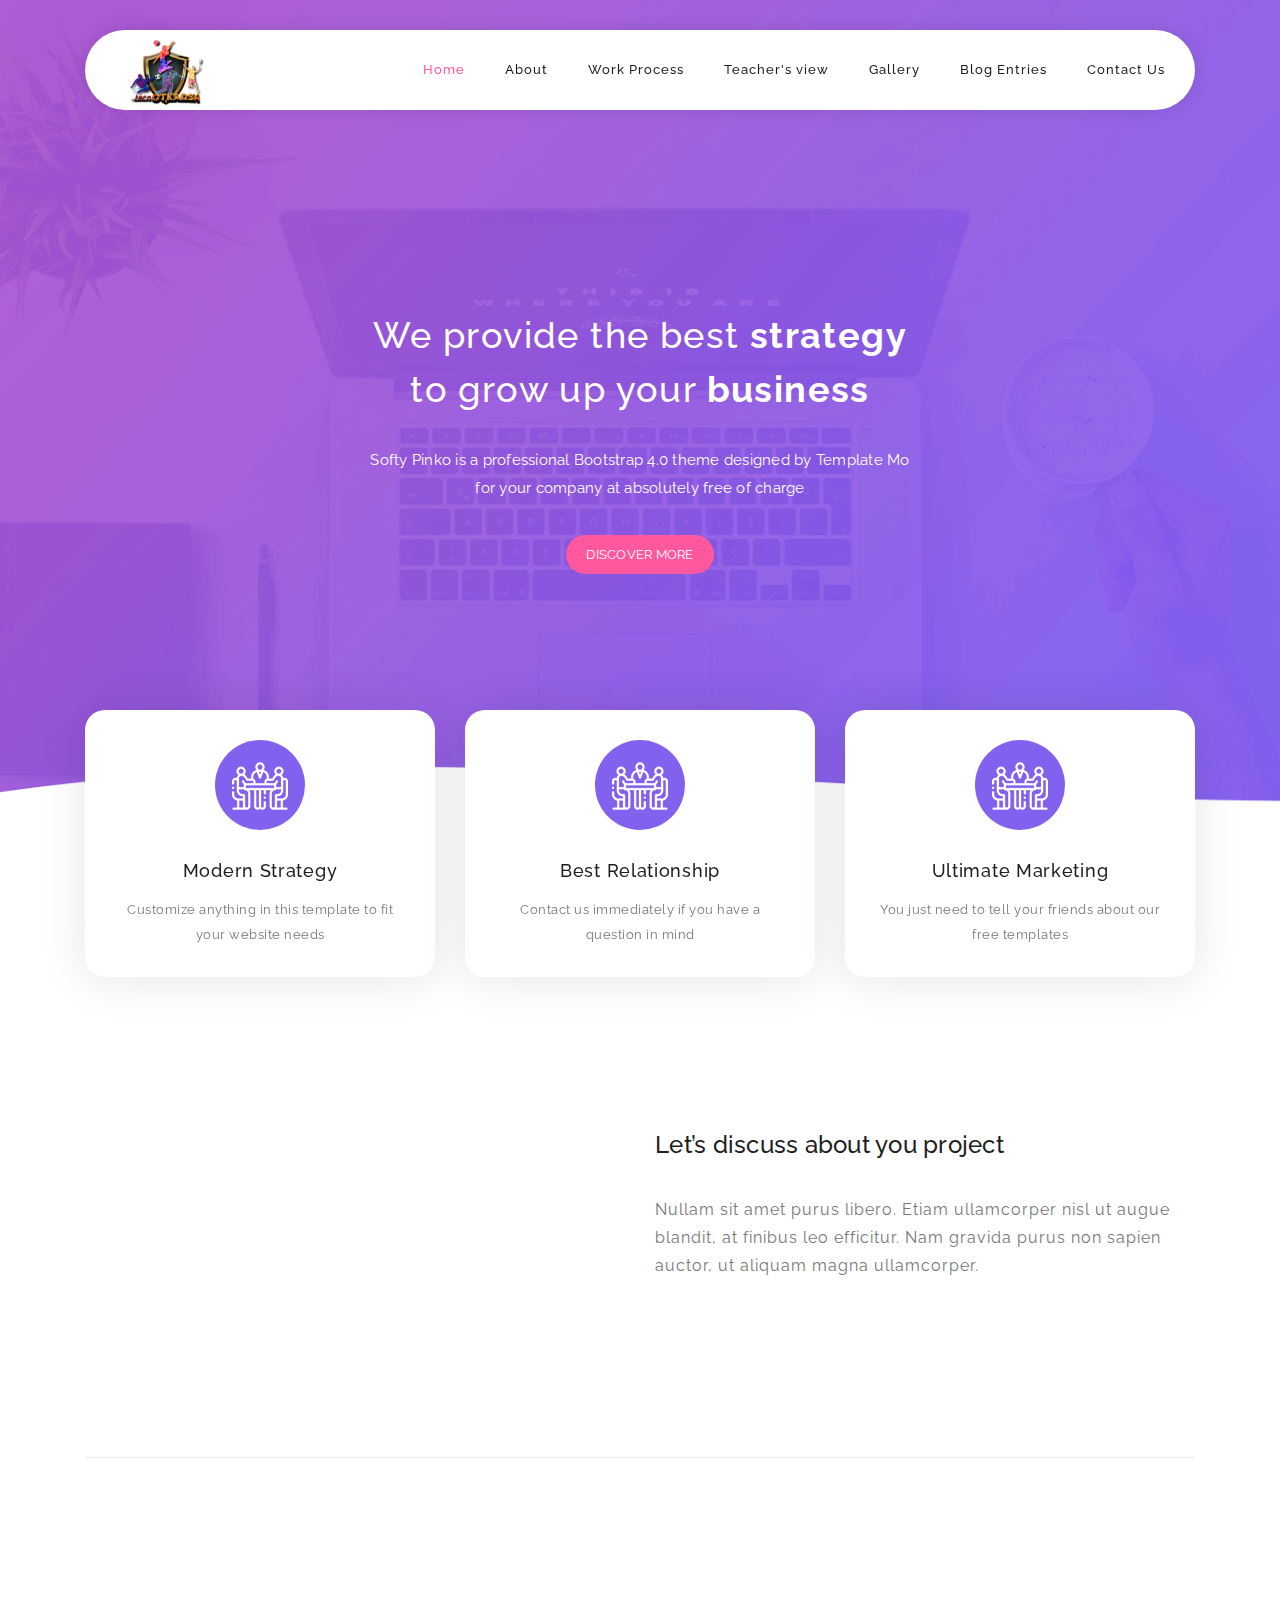
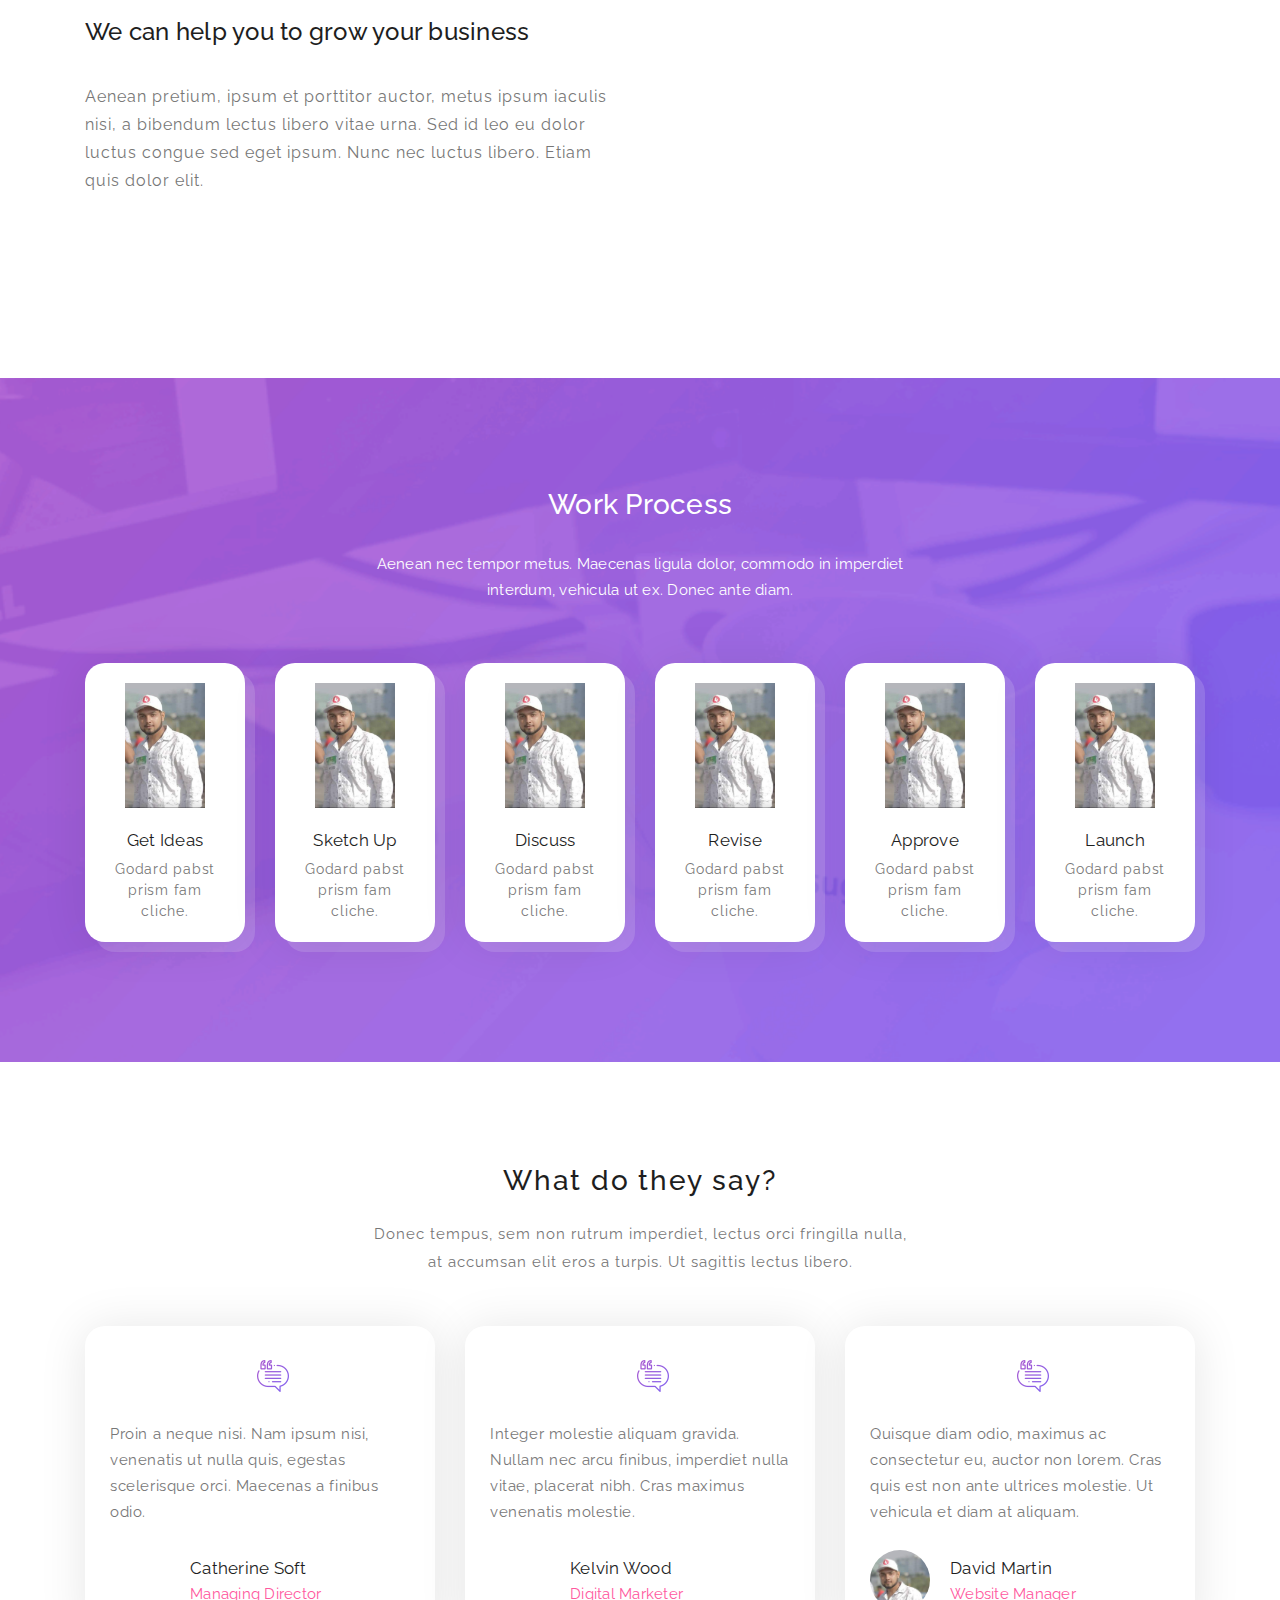
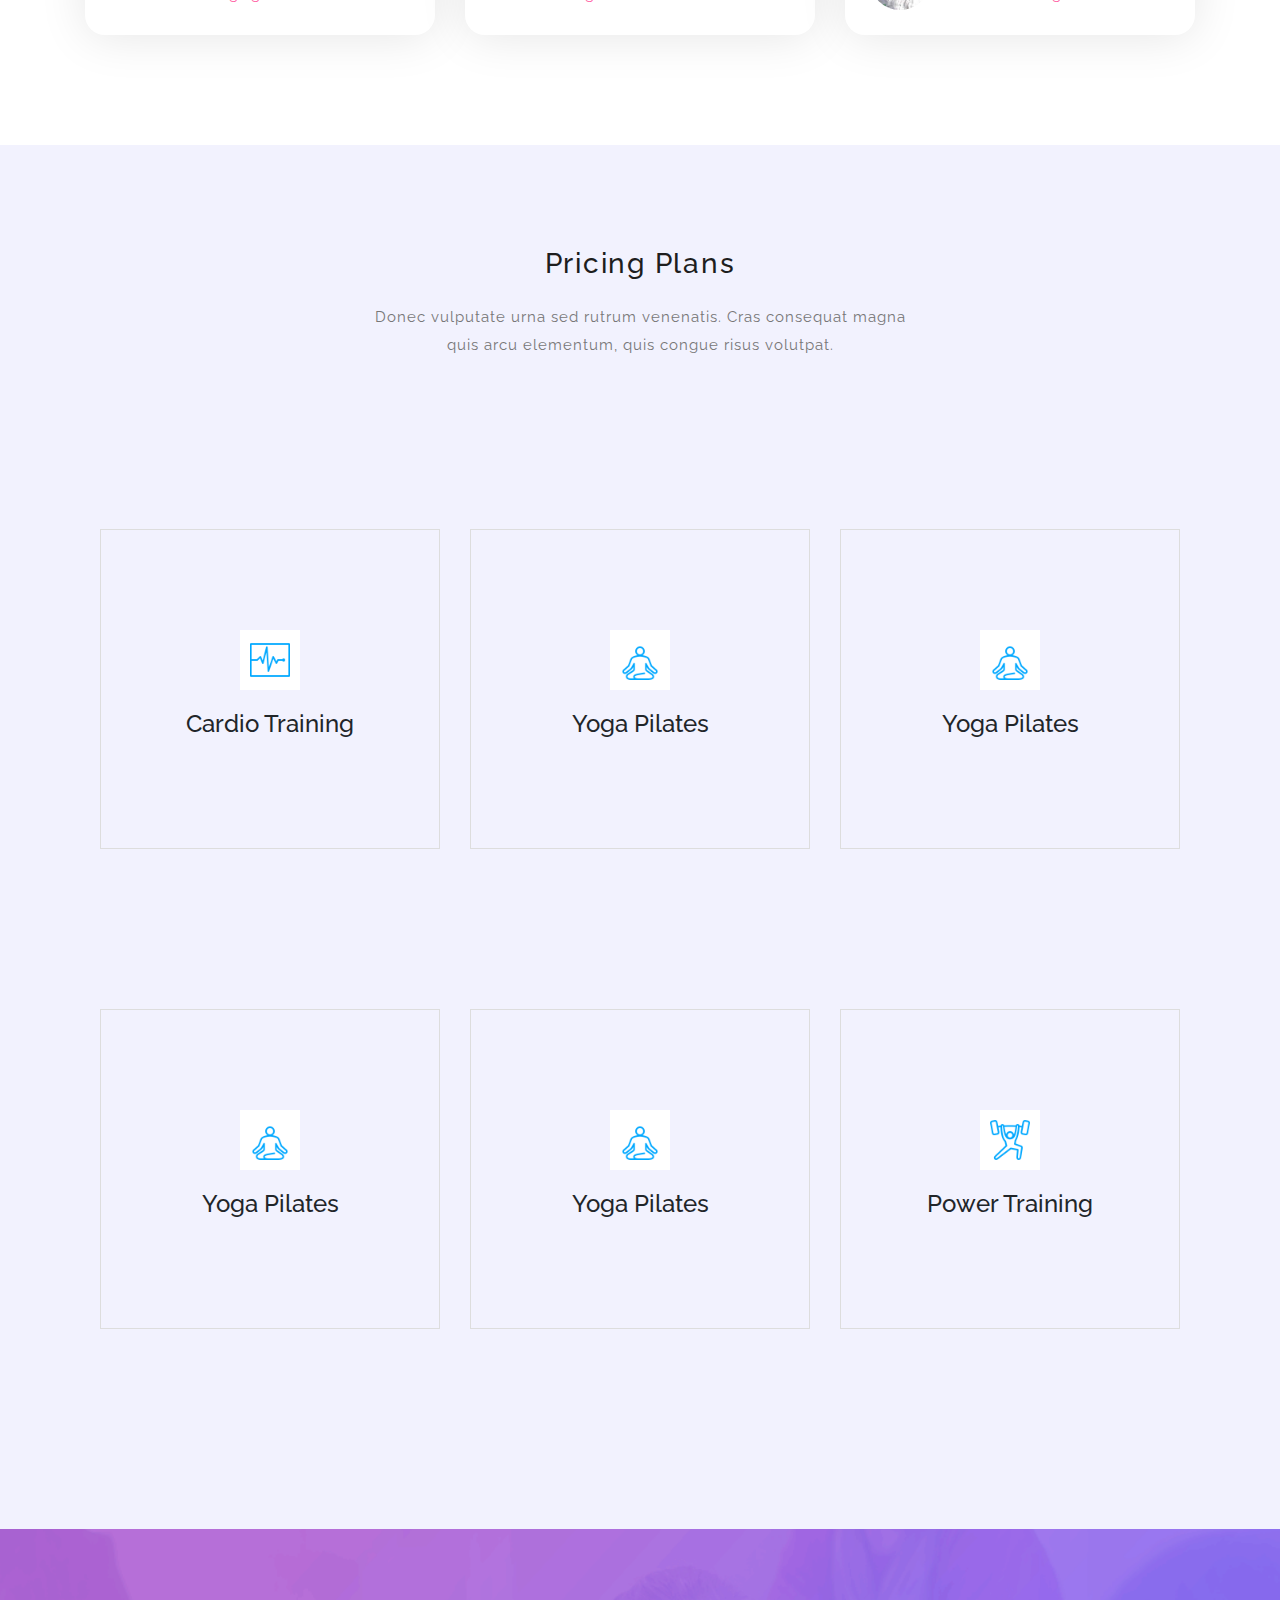
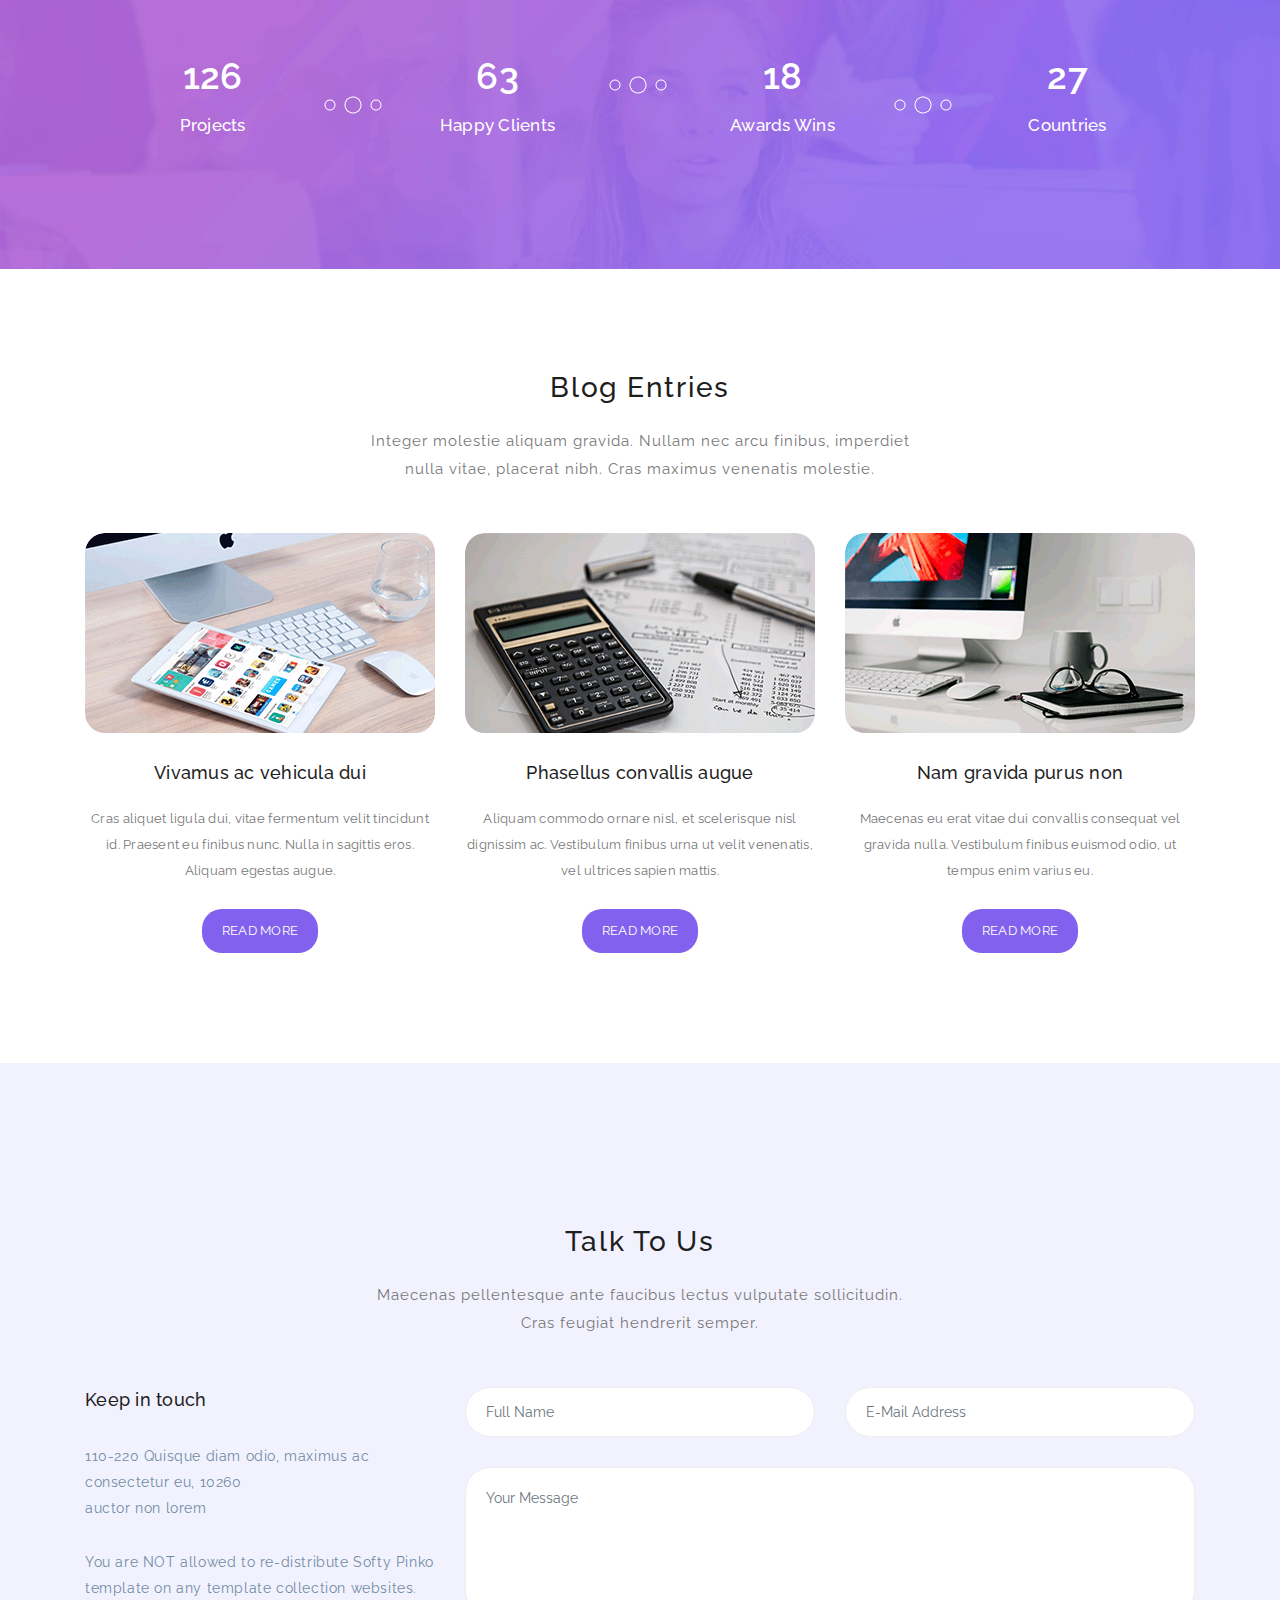
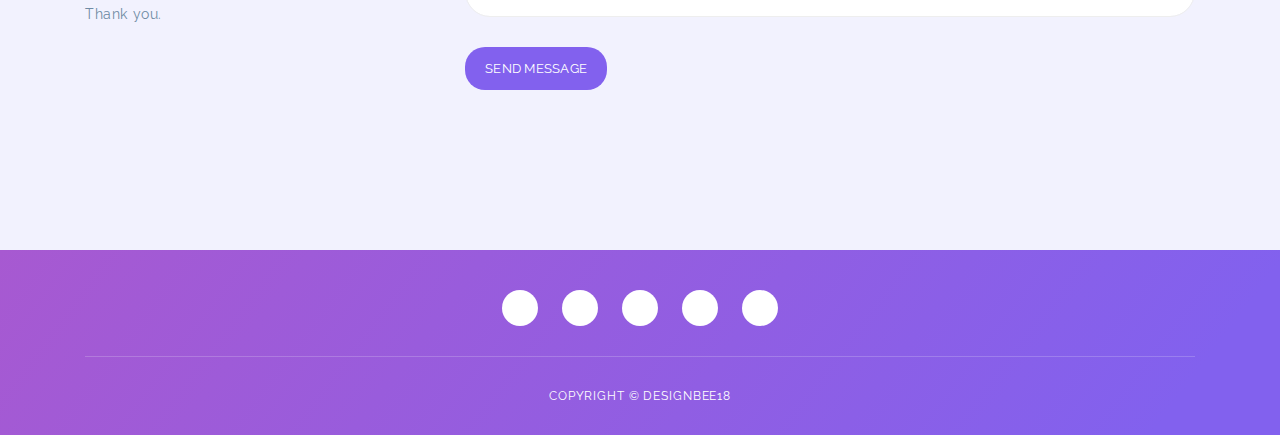
==== index.html @ f869cbc9 "Add files via upload" ====
<!DOCTYPE html>
<html lang="en">

  <head>

    <meta charset="utf-8">
    <meta name="viewport" content="width=device-width, initial-scale=1, shrink-to-fit=no">
    <meta name="description" content="">
    <meta name="author" content=""><meta name="keywords" content="html template, css, free, one page, gym, fitness, web design" />

    <link href="https://fonts.googleapis.com/css?family=Raleway:100,300,400,500,700,900" rel="stylesheet">

    <title>tecnOTKARSH</title>
<!--
tecnOTKARSH
-->

    <!-- Additional CSS Files -->
    <link rel="stylesheet" type="text/css" href="bootstrap.min.css">

    <link rel="stylesheet" type="text/css" href="font-awesome.css">

    <link rel="stylesheet" href="normal.css">

    <link rel="stylesheet" href="font-awesome.css">
    
    <link rel="stylesheet" href="cardio.css">



    </head>
    
    <body>
    
    <!-- ***** Preloader Start ***** -->
    <div id="preloader">
        <div class="jumper">
            <div></div>
            <div></div>
            <div></div>
        </div>
    </div>  
    <!-- ***** Preloader End ***** -->
    
    
    <!-- ***** Header Area Start ***** -->
    <header class="header-area header-sticky">
        <div class="container">
            <div class="row">
                <div class="col-12">
                    <nav class="main-nav">
                        <!-- ***** Logo Start ***** -->
                        <a href="#" class="logo">
                            <img style="width:100px; height:auto; position: relative; bottom: 25px;"src="logo.png" alt="tecnOthkarsh"/>
                        </a>
                        <!-- ***** Logo End ***** -->
                        <!-- ***** Menu Start ***** -->
                        <ul class="nav">
                            <li><a href="#welcome" class="active">Home</a></li>
                            <li><a href="#features">About</a></li>
                            <li><a href="#work-process">Work Process</a></li>
                            <li><a href="#testimonials">Teacher's view</a></li>
                            <li><a href="gallery.html">Gallery</a></li>
                            <li><a href="#blog">Blog Entries</a></li>
                            <li><a href="#contact-us">Contact Us</a></li>
                        </ul>
                        <a class='menu-trigger'>
                            <span>Menu</span>
                        </a>
                        <!-- ***** Menu End ***** -->
                    </nav>
                </div>
            </div>
        </div>
    </header>
    <!-- ***** Header Area End ***** -->

    <!-- ***** Welcome Area Start ***** -->
    <div class="welcome-area" id="welcome">

        <!-- ***** Header Text Start ***** -->
        <div class="header-text">
            <div class="container">
                <div class="row">
                    <div class="offset-xl-3 col-xl-6 offset-lg-2 col-lg-8 col-md-12 col-sm-12">
                        <h1>We provide the best <strong>strategy</strong><br>to grow up your <strong>business</strong></h1>
                        <p>Softy Pinko is a professional Bootstrap 4.0 theme designed by Template Mo 
                        for your company at absolutely free of charge</p>
                        <a href="#features" class="main-button-slider">Discover More</a>
                    </div>
                </div>
            </div>
        </div>
        <!-- ***** Header Text End ***** -->
    </div>
    <!-- ***** Welcome Area End ***** -->

    <!-- ***** Features Small Start ***** -->
    <section class="section home-feature">
        <div class="container">
            <div class="row">
                <div class="col-lg-12">
                    <div class="row">
                        <!-- ***** Features Small Item Start ***** -->
                        <div class="col-lg-4 col-md-6 col-sm-6 col-12" data-scroll-reveal="enter bottom move 50px over 0.6s after 0.2s">
                            <div class="features-small-item">
                                <div class="icon">
                                    <i><img src="featured-item-01.png" alt=""></i>
                                </div>
                                <h5 class="features-title">Modern Strategy</h5>
                                <p>Customize anything in this template to fit your website needs</p>
                            </div>
                        </div>
                        <!-- ***** Features Small Item End ***** -->

                        <!-- ***** Features Small Item Start ***** -->
                        <div class="col-lg-4 col-md-6 col-sm-6 col-12" data-scroll-reveal="enter bottom move 50px over 0.6s after 0.4s">
                            <div class="features-small-item">
                                <div class="icon">
                                    <i><img src="featured-item-01.png" alt=""></i>
                                </div>
                                <h5 class="features-title">Best Relationship</h5>
                                <p>Contact us immediately if you have a question in mind</p>
                            </div>
                        </div>
                        <!-- ***** Features Small Item End ***** -->

                        <!-- ***** Features Small Item Start ***** -->
                        <div class="col-lg-4 col-md-6 col-sm-6 col-12" data-scroll-reveal="enter bottom move 50px over 0.6s after 0.6s">
                            <div class="features-small-item">
                                <div class="icon">
                                    <i><img src="featured-item-01.png" alt=""></i>
                                </div>
                                <h5 class="features-title">Ultimate Marketing</h5>
                                <p>You just need to tell your friends about our free templates</p>
                            </div>
                        </div>
                        <!-- ***** Features Small Item End ***** -->
                    </div>
                </div>
            </div>
        </div>
    </section>
    <!-- ***** Features Small End ***** -->

    <!-- ***** Features Big Item Start ***** -->
    <section class="section padding-top-70 padding-bottom-0" id="features">
        <div class="container">
            <div class="row">
                <div class="col-lg-5 col-md-12 col-sm-12 align-self-center" data-scroll-reveal="enter left move 30px over 0.6s after 0.4s">
                    <img src="left-image.png" class="rounded img-fluid d-block mx-auto" alt="App">
                </div>
                <div class="col-lg-1"></div>
                <div class="col-lg-6 col-md-12 col-sm-12 align-self-center mobile-top-fix">
                    <div class="left-heading">
                        <h2 class="section-title">Let’s discuss about you project</h2>
                    </div>
                    <div class="left-text">
                        <p>Nullam sit amet purus libero. Etiam ullamcorper nisl ut augue blandit, at finibus leo efficitur. Nam gravida purus non sapien auctor, ut aliquam magna ullamcorper.</p>
                    </div>
                </div>
            </div>
            <div class="row">
                <div class="col-lg-12">
                    <div class="hr"></div>
                </div>
            </div>
        </div>
    </section>
    <!-- ***** Features Big Item End ***** -->

    <!-- ***** Features Big Item Start ***** -->
    <section class="section padding-bottom-100">
        <div class="container">
            <div class="row">
                <div class="col-lg-6 col-md-12 col-sm-12 align-self-center mobile-bottom-fix">
                    <div class="left-heading">
                        <h2 class="section-title">We can help you to grow your business</h2>
                    </div>
                    <div class="left-text">
                        <p>Aenean pretium, ipsum et porttitor auctor, metus ipsum iaculis nisi, a bibendum lectus libero vitae urna. Sed id leo eu dolor luctus congue sed eget ipsum. Nunc nec luctus libero. Etiam quis dolor elit.</p>
                    </div>
                </div>
                <div class="col-lg-1"></div>
                <div class="col-lg-5 col-md-12 col-sm-12 align-self-center mobile-bottom-fix-big" data-scroll-reveal="enter right move 30px over 0.6s after 0.4s">
                    <img src="right-image.png" class="rounded img-fluid d-block mx-auto" alt="App">
                </div>
            </div>
        </div>
    </section>
    <!-- ***** Features Big Item End ***** -->

    <!-- ***** Home Parallax Start ***** -->
    <section class="mini" id="work-process">
        <div class="mini-content">
            <div class="container">
                <div class="row">
                    <div class="offset-lg-3 col-lg-6">
                        <div class="info">
                            <h1>Work Process</h1>
                            <p>Aenean nec tempor metus. Maecenas ligula dolor, commodo in imperdiet interdum, vehicula ut ex. Donec ante diam.</p>
                        </div>
                    </div>
                </div>

                <!-- ***** Mini Box Start ***** -->
                <div class="row">
                    <div class="col-lg-2 col-md-3 col-sm-6 col-6">
                        <a href="#" class="mini-box">
                            <i><img style="width:80px; height:auto;"src="ankit bhiya.jpg" alt=""></i>
                            <strong>Get Ideas</strong>
                            <span>Godard pabst prism fam cliche.</span>
                        </a>
                    </div>
                    <div class="col-lg-2 col-md-3 col-sm-6 col-6">
                        <a href="#" class="mini-box">
                            <i><img style="width:80px; height:auto;"src="ankit bhiya.jpg" alt=""></i>
                            <strong>Sketch Up</strong>
                            <span>Godard pabst prism fam cliche.</span>
                        </a>
                    </div>
                    <div class="col-lg-2 col-md-3 col-sm-6 col-6">
                        <a href="#" class="mini-box">
                            <i><img style="width:80px; height:auto;"src="ankit bhiya.jpg" alt=""></i>
                            <strong>Discuss</strong>
                            <span>Godard pabst prism fam cliche.</span>
                        </a>
                    </div>
                    <div class="col-lg-2 col-md-3 col-sm-6 col-6">
                        <a href="#" class="mini-box">
                            <i><img style="width:80px; height:auto;"src="ankit bhiya.jpg" alt=""></i>
                            <strong>Revise</strong>
                            <span>Godard pabst prism fam cliche.</span>
                        </a>
                    </div>
                    <div class="col-lg-2 col-md-3 col-sm-6 col-6">
                        <a href="#" class="mini-box">
                            <i><img style="width:80px; height:auto;"src="ankit bhiya.jpg" alt=""></i>
                            <strong>Approve</strong>
                            <span>Godard pabst prism fam cliche.</span>
                        </a>
                    </div>
                    <div class="col-lg-2 col-md-3 col-sm-6 col-6">
                        <a href="#" class="mini-box">
                            <i><img style="width:80px; height:auto;"src="ankit bhiya.jpg" alt=""></i>
                            <strong>Launch</strong>
                            <span>Godard pabst prism fam cliche.</span>
                        </a>
                    </div>
                </div>
                <!-- ***** Mini Box End ***** -->
            </div>
        </div>
    </section>
    <!-- ***** Home Parallax End ***** -->

    <!-- ***** Testimonials Start ***** -->
    <section class="section" id="testimonials">
        <div class="container">
            <!-- ***** Section Title Start ***** -->
            <div class="row">
                <div class="col-lg-12">
                    <div class="center-heading">
                        <h2 class="section-title">What do they say?</h2>
                    </div>
                </div>
                <div class="offset-lg-3 col-lg-6">
                    <div class="center-text">
                        <p>Donec tempus, sem non rutrum imperdiet, lectus orci fringilla nulla, at accumsan elit eros a turpis. Ut sagittis lectus libero.</p>
                    </div>
                </div>
            </div>
            <!-- ***** Section Title End ***** -->

            <div class="row">
                <!-- ***** Testimonials Item Start ***** -->
                <div class="col-lg-4 col-md-6 col-sm-12">
                    <div class="team-item">
                        <div class="team-content">
                            <i><img src="testimonial-icon.png" alt=""></i>
                            <p>Proin a neque nisi. Nam ipsum nisi, venenatis ut nulla quis, egestas scelerisque orci. Maecenas a finibus odio.</p>
                            <div class="user-image">
                                <img src="http://placehold.it/60x60" alt="">
                            </div>
                            <div class="team-info">
                                <h3 class="user-name">Catherine Soft</h3>
                                <span>Managing Director</span>
                            </div>
                        </div>
                    </div>
                </div>
                <!-- ***** Testimonials Item End ***** -->
                
                <!-- ***** Testimonials Item Start ***** -->
                <div class="col-lg-4 col-md-6 col-sm-12">
                    <div class="team-item">
                        <div class="team-content">
                            <i><img src="testimonial-icon.png" alt=""></i>
                            <p>Integer molestie aliquam gravida. Nullam nec arcu finibus, imperdiet nulla vitae, placerat nibh. Cras maximus venenatis molestie.</p>
                            <div class="user-image">
                                <img src="http://placehold.it/60x60" alt="">
                            </div>
                            <div class="team-info">
                                <h3 class="user-name">Kelvin Wood</h3>
                                <span>Digital Marketer</span>
                            </div>
                        </div>
                    </div>
                </div>
                <!-- ***** Testimonials Item End ***** -->
                
                <!-- ***** Testimonials Item Start ***** -->
                <div class="col-lg-4 col-md-6 col-sm-12">
                    <div class="team-item">
                        <div class="team-content">
                            <i><img src="testimonial-icon.png" alt=""></i>
                            <p>Quisque diam odio, maximus ac consectetur eu, auctor non lorem. Cras quis est non ante ultrices molestie. Ut vehicula et diam at aliquam.</p>
                            <div class="user-image">
                                <img  style="width:60px; height:auto;"src="ankit bhiya.jpg" alt="">
                            </div>
                            <div class="team-info">
                                <h3 class="user-name">David Martin</h3>
                                <span>Website Manager</span>
                            </div>
                        </div>
                    </div>
                </div>
                <!-- ***** Testimonials Item End ***** -->
            </div>
        </div>
    </section>
    <!-- ***** Testimonials End ***** -->

    <!-- ***** Pricing Plans Start ***** -->
    <section class="section colored" id="pricing-plans">
        <div class="container">
            <!-- ***** Section Title Start ***** -->
            <div class="row">
                <div class="col-lg-12">
                    <div class="center-heading">
                        <h2 class="section-title">Pricing Plans</h2>
                    </div>
                </div>
                <div class="offset-lg-3 col-lg-6">
                    <div class="center-text">
                        <p>Donec vulputate urna sed rutrum venenatis. Cras consequat magna quis arcu elementum, quis congue risus volutpat.</p>
                    </div>
                </div>
            </div>
            <!-- ***** Section Title End ***** -->

            
	<section >
			<div class="row services">
				<div class="col-md-4">
					<div class="service">
						<div class="icon-holder">
							<img src="heart-blue.png" alt="" class="icon">
						</div>
						<h4 class="heading">Cardio Training</h4>
						<p class="description">A elementum ligula lacus ac quam ultrices a scelerisque praesent vel suspendisse scelerisque a aenean hac montes.</p>
					</div>
				</div>
				<div class="col-md-4">
					<div class="service">
						<div class="icon-holder">
							<img src="guru-blue.png" alt="" class="icon">
						</div>
						<h4 class="heading">Yoga Pilates</h4>
						<p class="description">A elementum ligula lacus ac quam ultrices a scelerisque praesent vel suspendisse scelerisque a aenean hac montes.</p>
					</div>
				</div>
				<div class="col-md-4">
					<div class="service">
						<div class="icon-holder">
							<img src="guru-blue.png" alt="" class="icon">
						</div>
						<h4 class="heading">Yoga Pilates</h4>
						<p class="description">A elementum ligula lacus ac quam ultrices a scelerisque praesent vel suspendisse scelerisque a aenean hac montes.</p>
					</div>
				</div>
				<div class="col-md-4">
					<div class="service">
						<div class="icon-holder">
							<img src="guru-blue.png" alt="" class="icon">
						</div>
						<h4 class="heading">Yoga Pilates</h4>
						<p class="description">A elementum ligula lacus ac quam ultrices a scelerisque praesent vel suspendisse scelerisque a aenean hac montes.</p>
					</div>
				</div>
				<div class="col-md-4">
					<div class="service">
						<div class="icon-holder">
							<img src="guru-blue.png" alt="" class="icon">
						</div>
						<h4 class="heading">Yoga Pilates</h4>
						<p class="description">A elementum ligula lacus ac quam ultrices a scelerisque praesent vel suspendisse scelerisque a aenean hac montes.</p>
					</div>
				</div>

                <div class="col-md-4">
					<div class="service">
						<div class="icon-holder">
							<img src="weight-blue.png" alt="" class="icon">
						</div>
						<h4 class="heading">Power Training</h4>
						<p class="description">A elementum ligula lacus ac quam ultrices a scelerisque praesent vel suspendisse scelerisque a aenean hac montes.</p>
					</div>
				</div>
			</div>
		</div>
		<div class="cut cut-bottom"></div>
	</section>
    </section>
    <!-- ***** Pricing Plans End ***** -->

    <!-- ***** Counter Parallax Start ***** -->
    <section class="counter">
        <div class="content">
            <div class="container">
                <div class="row">
                    <div class="col-lg-3 col-md-6 col-sm-12">
                        <div class="count-item decoration-bottom">
                            <strong>126</strong>
                            <span>Projects</span>
                        </div>
                    </div>
                    <div class="col-lg-3 col-md-6 col-sm-12">
                        <div class="count-item decoration-top">
                            <strong>63</strong>
                            <span>Happy Clients</span>
                        </div>
                    </div>
                    <div class="col-lg-3 col-md-6 col-sm-12">
                        <div class="count-item decoration-bottom">
                            <strong>18</strong>
                            <span>Awards Wins</span>
                        </div>
                    </div>
                    <div class="col-lg-3 col-md-6 col-sm-12">
                        <div class="count-item">
                            <strong>27</strong>
                            <span>Countries</span>
                        </div>
                    </div>
                </div>
            </div>
        </div>
    </section>
    <!-- ***** Counter Parallax End ***** -->   

    <!-- ***** Blog Start ***** -->
    <section class="section" id="blog">
        <div class="container">
            <!-- ***** Section Title Start ***** -->
            <div class="row">
                <div class="col-lg-12">
                    <div class="center-heading">
                        <h2 class="section-title">Blog Entries</h2>
                    </div>
                </div>
                <div class="offset-lg-3 col-lg-6">
                    <div class="center-text">
                        <p>Integer molestie aliquam gravida. Nullam nec arcu finibus, imperdiet nulla vitae, placerat nibh. Cras maximus venenatis molestie.</p>
                    </div>
                </div>
            </div>
            <!-- ***** Section Title End ***** -->

            <div class="row">
                <div class="col-lg-4 col-md-6 col-sm-12">
                    <div class="blog-post-thumb">
                        <div class="img">
                            <img src="blog-item-01.png" alt="">
                        </div>
                        <div class="blog-content">
                            <h3>
                                <a href="#">Vivamus ac vehicula dui</a>
                            </h3>
                            <div class="text">
                               Cras aliquet ligula dui, vitae fermentum velit tincidunt id. Praesent eu finibus nunc. Nulla in sagittis eros. Aliquam egestas augue.
                            </div>
                            <a href="#" class="main-button">Read More</a>
                        </div>
                    </div>
                </div>
                <div class="col-lg-4 col-md-6 col-sm-12">
                    <div class="blog-post-thumb">
                        <div class="img">
                            <img src="blog-item-02.png" alt="">
                        </div>
                        <div class="blog-content">
                            <h3>
                                <a href="#">Phasellus convallis augue</a>
                            </h3>
                            <div class="text">
                                Aliquam commodo ornare nisl, et scelerisque nisl dignissim ac. Vestibulum finibus urna ut velit venenatis, vel ultrices sapien mattis.
                            </div>
                            <a href="#" class="main-button">Read More</a>
                        </div>
                    </div>
                </div>
                <div class="col-lg-4 col-md-6 col-sm-12">
                    <div class="blog-post-thumb">
                        <div class="img">
                            <img src="blog-item-03.png" alt="">
                        </div>
                        <div class="blog-content">
                            <h3>
                                <a href="#">Nam gravida purus non</a>
                            </h3>
                            <div class="text">
                                Maecenas eu erat vitae dui convallis consequat vel gravida nulla. Vestibulum finibus euismod odio, ut tempus enim varius eu.
                            </div>
                            <a href="#" class="main-button">Read More</a>
                        </div>
                    </div>
                </div>
            </div>
        </div>
    </section>
    <!-- ***** Blog End ***** -->

    <!-- ***** Contact Us Start ***** -->
    <section class="section colored" id="contact-us">
        <div class="container">
            <!-- ***** Section Title Start ***** -->
            <div class="row">
                <div class="col-lg-12">
                    <div class="center-heading">
                        <h2 class="section-title">Talk To Us</h2>
                    </div>
                </div>
                <div class="offset-lg-3 col-lg-6">
                    <div class="center-text">
                        <p>Maecenas pellentesque ante faucibus lectus vulputate sollicitudin. Cras feugiat hendrerit semper.</p>
                    </div>
                </div>
            </div>
            <!-- ***** Section Title End ***** -->

            <div class="row">
                <!-- ***** Contact Text Start ***** -->
                <div class="col-lg-4 col-md-6 col-sm-12">
                    <h5 class="margin-bottom-30">Keep in touch</h5>
                    <div class="contact-text">
                        <p>110-220 Quisque diam odio, maximus ac consectetur eu, 10260
                        <br>auctor non lorem</p>
                        <p>You are NOT allowed to re-distribute Softy Pinko template on any template collection websites. Thank you.</p>
                    </div>
                </div>
                <!-- ***** Contact Text End ***** -->

                <!-- ***** Contact Form Start ***** -->
                <div class="col-lg-8 col-md-6 col-sm-12">
                    <div class="contact-form">
                        <form id="contact" action="" method="get">
                          <div class="row">
                            <div class="col-lg-6 col-md-12 col-sm-12">
                              <fieldset>
                                <input name="name" type="text" class="form-control" id="name" placeholder="Full Name" required="">
                              </fieldset>
                            </div>
                            <div class="col-lg-6 col-md-12 col-sm-12">
                              <fieldset>
                                <input name="email" type="email" class="form-control" id="email" placeholder="E-Mail Address" required="">
                              </fieldset>
                            </div>
                            <div class="col-lg-12">
                              <fieldset>
                                <textarea name="message" rows="6" class="form-control" id="message" placeholder="Your Message" required=""></textarea>
                              </fieldset>
                            </div>
                            <div class="col-lg-12">
                              <fieldset>
                                <button type="submit" id="form-submit" class="main-button">Send Message</button>
                              </fieldset>
                            </div>
                          </div>
                        </form>
                    </div>
                </div>
                <!-- ***** Contact Form End ***** -->
            </div>
        </div>
    </section>
    <!-- ***** Contact Us End ***** -->
    
    <!-- ***** Footer Start ***** -->
    <footer>
        <div class="container">
            <div class="row">
                <div class="col-lg-12 col-md-12 col-sm-12">
                    <ul class="social">
                        <li><a href="#"><i class="fa fa-facebook"></i></a></li>
                        <li><a href="#"><i class="fa fa-twitter"></i></a></li>
                        <li><a href="#"><i class="fa fa-linkedin"></i></a></li>
                        <li><a href="#"><i class="fa fa-rss"></i></a></li>
                        <li><a href="#"><i class="fa fa-dribbble"></i></a></li>
                    </ul>
                </div>
            </div>
            <div class="row">
                <div class="col-lg-12">
                    <p class="copyright">Copyright &copy; Designbee18</p>
                </div>
            </div>
        </div>
    </footer>
    
    
    <!-- jQuery -->
    <script src="jquery-2.1.0.min.js"></script>

    <!-- Bootstrap -->
    <script src="popper.js"></script>
    <script src="bootstrap.min.js"></script>

    <!-- Plugins -->
    <script src="scrollreveal.min.js"></script>
    <script src="waypoints.min.js"></script>
    <script src="jquery.counterup.min.js"></script>
    <script src="imgfix.min.js"></script> 
    
    <!-- Global Init -->
    <script src="custom.js"></script>

  </body>
</html>
---- normal.css ----
/*

*/
/* ---------------------------------------------
Table of contents
------------------------------------------------
01. font & reset css
02. reset
03. global styles
04. header
05. welcome
06. features
07. team
08. pricing
09. blog
10. contact
11. footer
12. preloader

--------------------------------------------- */
/* 
---------------------------------------------
font & reset css
--------------------------------------------- 
*/
@import url("https://fonts.googleapis.com/css?family=Raleway:100,300,400,500,700,900");
/* 
---------------------------------------------
reset
--------------------------------------------- 
*/
html, body, div, span, applet, object, iframe, h1, h2, h3, h4, h5, h6, p, blockquote, div
pre, a, abbr, acronym, address, big, cite, code, del, dfn, em, font, img, ins, kbd, q,
s, samp, small, strike, strong, sub, sup, tt, var, b, u, i, center, dl, dt, dd, ol, ul, li,
figure, header, nav, section, article, aside, footer, figcaption {
  margin: 0;
  padding: 0;
  border: 0;
  outline: 0;
}

.clearfix:after {
  content: ".";
  display: block;
  clear: both;
  visibility: hidden;
  line-height: 0;
  height: 0;
}

.clearfix {
  display: inline-block;
}

html[xmlns] .clearfix {
  display: block;
}

* html .clearfix {
  height: 1%;
}

ul, li {
  padding: 0;
  margin: 0;
  list-style: none;
}

header, nav, section, article, aside, footer, hgroup {
  display: block;
}

* {
  box-sizing: border-box;
}

html, body {
  font-family: "Raleway", sans-serif;
  font-weight: 400;
  background-color: #fff;
  font-size: 16px;
  -ms-text-size-adjust: 100%;
  -webkit-font-smoothing: antialiased;
  -moz-osx-font-smoothing: grayscale;
}

a {
  text-decoration: none !important;
}

h1, h2, h3, h4, h5, h6 {
  margin-top: 0px;
  margin-bottom: 0px;
}

ul {
  margin-bottom: 0px;
}

/* 
---------------------------------------------
global styles
--------------------------------------------- 
*/
html,
body {
  background: #fff;
  font-family: "Raleway", sans-serif;
}

::selection {
  background: #ff589e;
  color: #fff;
}

::-moz-selection {
  background: #ff589e;
  color: #fff;
}

.section {
  position: relative;
  padding-top: 100px;
  padding-bottom: 80px;
}

.section.colored {
  background: #f2f2fe;
}

.hr {
  bottom: 0px;
  width: 100%;
  height: 1px;
  margin-top: 100px;
  border-bottom: 1px solid #eee;
}

.left-heading.light .section-title {
  color: #ffffff;
}

.left-heading .section-title {
  font-weight: 500;
  font-size: 24px;
  line-height: 42px;
  color: #1e1e1e;
  letter-spacing: 0.25px;
  margin-bottom: 30px;
  position: relative;
}

.center-heading {
  text-align: center;
}

.center-heading .section-title {
  font-weight: 500;
  font-size: 28px;
  color: #1e1e1e;
  letter-spacing: 1.75px;
  line-height: 38px;
  margin-bottom: 20px;
}

.center-heading.colored .section-title {
  color: #ffffff;
}

.center-text {
  text-align: center;
  font-weight: 400;
  font-size: 16px;
  color: #777;
  line-height: 28px;
  letter-spacing: 1px;
  margin-bottom: 50px;
}

.center-text.colored {
  color: #fff;
}

.center-text p {
  font-size: 15px;
  color: #777;
  margin-bottom: 30px;
}

.left-text {
  font-weight: 400;
  font-size: 16px;
  color: #777;
  line-height: 28px;
  letter-spacing: 1px;
}

.left-text.light {
  color: #fff;
}

.left-text p {
  margin-bottom: 30px;
}

.left-text p.dark {
  color: #3B566E;
}

.padding-bottom-top-60 {
  padding-top: 60px !important;
  padding-bottom: 60px !important;
}

.padding-bottom-80 {
  padding-bottom: 80px !important;
}

.padding-bottom-100 {
  padding-bottom: 100px !important;
}

.border-bottom {
  border-bottom: 1px solid #eee !important;
}

.mbottom-30 {
  margin-bottom: 30px !important;
}

.align-self-center {
  -ms-flex-item-align: center !important;
  align-self: center !important;
}

.align-self-bottom {
  -ms-flex-item-align: flex-end !important;
  align-self: flex-end !important;
}

.padding-bottom-0 {
  padding-bottom: 0px !important;
}

.padding-top-0 {
  padding-top: 0px !important;
}

.padding-top-80 {
  padding-top: 80px !important;
}

.padding-top-70 {
  padding-top: 70px !important;
}

.padding-top-20 {
  padding-top: 20px !important;
}

.margin-bottom-0 {
  margin-bottom: 0px !important;
}

.margin-bottom-30 {
  margin-bottom: 30px !important;
}

.margin-top-30 {
  margin-top: 30px !important;
}

.margin-top-15 {
  margin-top: 15px !important;
}

.margin-bottom-45 {
  margin-bottom: 45px !important;
}

.margin-bottom-20 {
  margin-bottom: 20px !important;
}

.margin-bottom-60 {
  margin-bottom: 60px !important;
}

.margin-bottom-100 {
  margin-bottom: 100px !important;
}

@media (max-width: 991px) {
  html, body {
    overflow-x: hidden;
  }
  .mobile-top-fix {
    margin-top: 30px;
    margin-bottom: 0px;
  }
  .mobile-bottom-fix {
    margin-bottom: 30px;
  }
  .mobile-bottom-fix-big {
    margin-bottom: 60px;
  }
}

a.main-button-slider {
  font-size: 13px;
  border-radius: 20px;
  padding: 12px 20px;
  background-color: #ff589e;
  text-transform: uppercase;
  color: #fff;
  letter-spacing: 0.25px;
  -webkit-transition: all 0.3s ease 0s;
  -moz-transition: all 0.3s ease 0s;
  -o-transition: all 0.3s ease 0s;
  transition: all 0.3s ease 0s;
}

a.main-button-slider:hover {
  background-color: #8261ee;
}

a.main-button {
  font-size: 13px;
  border-radius: 20px;
  padding: 12px 20px;
  background-color: #8261ee;
  text-transform: uppercase;
  color: #fff;
  letter-spacing: 0.25px;
  -webkit-transition: all 0.3s ease 0s;
  -moz-transition: all 0.3s ease 0s;
  -o-transition: all 0.3s ease 0s;
  transition: all 0.3s ease 0s;
}

a.main-button:hover {
  background-color: #ff589e;
}

button.main-button {
  outline: none;
  border: none;
  cursor: pointer;
  font-size: 13px;
  border-radius: 20px;
  padding: 12px 20px;
  background-color: #8261ee;
  text-transform: uppercase;
  color: #fff;
  letter-spacing: 0.25px;
  -webkit-transition: all 0.3s ease 0s;
  -moz-transition: all 0.3s ease 0s;
  -o-transition: all 0.3s ease 0s;
  transition: all 0.3s ease 0s;
}

button.main-button:hover {
  background-color: #ff589e;
}


/* 
---------------------------------------------
header
--------------------------------------------- 
*/
.header-area {
  position: fixed;
  top: 30px;
  left: 0px;
  right: 0px;
  z-index: 100;
  height: 100px;
  -webkit-transition: all 0.3s ease 0s;
  -moz-transition: all 0.3s ease 0s;
  -o-transition: all 0.3s ease 0s;
  transition: all 0.3s ease 0s;
}

.header-area .main-nav {
  box-shadow: 0px 0px 15px rgba(0,0,0,0.1);
  border-radius: 40px;
  min-height: 80px;
  background: #fff;
}

.header-area .main-nav .logo {
  float: left;
  margin-top: 37px;
  -webkit-transition: all 0.3s ease 0s;
  -moz-transition: all 0.3s ease 0s;
  -o-transition: all 0.3s ease 0s;
  transition: all 0.3s ease 0s;
  margin-left: 30px;
}

.header-area .main-nav .logo img {
  -webkit-transition: all 0.3s ease 0s;
  -moz-transition: all 0.3s ease 0s;
  -o-transition: all 0.3s ease 0s;
  transition: all 0.3s ease 0s;
}

.header-area .main-nav .nav {
  float: right;
  margin-top: 27px;
  margin-left: 0px;
  margin-right: 30px;
  -webkit-transition: all 0.3s ease 0s;
  -moz-transition: all 0.3s ease 0s;
  -o-transition: all 0.3s ease 0s;
  transition: all 0.3s ease 0s;
  position: relative;
  z-index: 999;
}

.header-area .main-nav .nav li {
  padding-left: 20px;
  padding-right: 20px;
}

.header-area .main-nav .nav li:last-child {
  padding-right: 0px;
}

.header-area .main-nav .nav li a {
  display: block;
  font-weight: 500;
  font-size: 13px;
  color: #fff;
  -webkit-transition: all 0.3s ease 0s;
  -moz-transition: all 0.3s ease 0s;
  -o-transition: all 0.3s ease 0s;
  transition: all 0.3s ease 0s;
  height: 40px;
  line-height: 40px;
  border: transparent;
  letter-spacing: 1px;
}

.header-area .main-nav .nav li a:hover {
  color: #ff589e;
}

.header-area .main-nav .menu-trigger {
  cursor: pointer;
  display: block;
  position: absolute;
  top: 23px;
  width: 32px;
  height: 40px;
  text-indent: -9999em;
  z-index: 99;
  right: 40px;
  display: none;
}

.header-area .main-nav .menu-trigger span,
.header-area .main-nav .menu-trigger span:before,
.header-area .main-nav .menu-trigger span:after {
  -moz-transition: all 0.4s;
  -o-transition: all 0.4s;
  -webkit-transition: all 0.4s;
  transition: all 0.4s;
  background-color: #3B566E;
  display: block;
  position: absolute;
  width: 30px;
  height: 2px;
  left: 0;
}

.header-area .main-nav .menu-trigger span:before,
.header-area .main-nav .menu-trigger span:after {
  -moz-transition: all 0.4s;
  -o-transition: all 0.4s;
  -webkit-transition: all 0.4s;
  transition: all 0.4s;
  background-color: #3B566E;
  display: block;
  position: absolute;
  width: 30px;
  height: 2px;
  left: 0;
  width: 75%;
}

.header-area .main-nav .menu-trigger span:before,
.header-area .main-nav .menu-trigger span:after {
  content: "";
}

.header-area .main-nav .menu-trigger span {
  top: 16px;
}

.header-area .main-nav .menu-trigger span:before {
  -moz-transform-origin: 33% 100%;
  -ms-transform-origin: 33% 100%;
  -webkit-transform-origin: 33% 100%;
  transform-origin: 33% 100%;
  top: -10px;
  z-index: 10;
}

.header-area .main-nav .menu-trigger span:after {
  -moz-transform-origin: 33% 0;
  -ms-transform-origin: 33% 0;
  -webkit-transform-origin: 33% 0;
  transform-origin: 33% 0;
  top: 10px;
}

.header-area .main-nav .menu-trigger.active span,
.header-area .main-nav .menu-trigger.active span:before,
.header-area .main-nav .menu-trigger.active span:after {
  background-color: transparent;
  width: 100%;
}

.header-area .main-nav .menu-trigger.active span:before {
  -moz-transform: translateY(6px) translateX(1px) rotate(45deg);
  -ms-transform: translateY(6px) translateX(1px) rotate(45deg);
  -webkit-transform: translateY(6px) translateX(1px) rotate(45deg);
  transform: translateY(6px) translateX(1px) rotate(45deg);
  background-color: #3B566E;
}

.header-area .main-nav .menu-trigger.active span:after {
  -moz-transform: translateY(-6px) translateX(1px) rotate(-45deg);
  -ms-transform: translateY(-6px) translateX(1px) rotate(-45deg);
  -webkit-transform: translateY(-6px) translateX(1px) rotate(-45deg);
  transform: translateY(-6px) translateX(1px) rotate(-45deg);
  background-color: #3B566E;
}

.header-area.header-sticky {
  min-height: 80px;
}

.header-area.header-sticky .logo {
  margin-top: 25px;
}

.header-area.header-sticky .nav {
  margin-top: 20px !important;
}

.header-area.header-sticky .nav li a {
  color: #1e1e1e;
}

.header-area.header-sticky .nav li a.active {
  color: #ff589e;
}

@media (max-width: 1200px) {
  .header-area .main-nav .nav li {
    padding-left: 12px;
    padding-right: 12px;
  }
  .header-area .main-nav:before {
    display: none;
  }
}

@media (max-width: 991px) {
  .header-area {
    padding: 0px 15px;
    height: 80px;
    box-shadow: none;
    text-align: center;
  }
  .header-area .container {
    padding: 0px;
  }
  .header-area .logo {
    margin-top: 27px !important;
    margin-left: 30px;
  }
  .header-area .menu-trigger {
    display: block !important;
  }
  .header-area .main-nav {
    overflow: hidden;
  }
  .header-area .main-nav .nav {
    float: none;
    width: 100%;
    margin-top: 80px !important;
    display: none;
    -webkit-transition: all 0s ease 0s;
    -moz-transition: all 0s ease 0s;
    -o-transition: all 0s ease 0s;
    transition: all 0s ease 0s;
    margin-left: 0px;
  }
  .header-area .main-nav .nav li:first-child {
    border-top: 1px solid #eee;
  }
  .header-area .main-nav .nav li {
    width: 100%;
    background: #fff;
    border-bottom: 1px solid #eee;
    padding-left: 0px !important;
    padding-right: 0px !important;
  }
  .header-area .main-nav .nav li a {
    height: 50px !important;
    line-height: 50px !important;
    padding: 0px !important;
    border: none !important;
    background: #fff !important;
    color: #3B566E !important;
  }
  .header-area .main-nav .nav li a:hover {
    background: #eee !important;
  }
}

@media (min-width: 992px) {
  .header-area .main-nav .nav {
    display: flex !important;
  }
}

/* 
---------------------------------------------
welcome
--------------------------------------------- 
*/
.welcome-area {
  overflow: hidden;
  position: relative;
  display: flex;
  align-items: center;
  justify-content: center;
  background-image: url(banner-bg.png);
  background-repeat: no-repeat;
  background-position: center center;
  background-size: cover; 
  height: 100vh;
}

.welcome-area .header-text {
  position: absolute;
  top: 50%;
  transform: translateY(-55%);
  text-align: center;
  width: 100%;
}

.welcome-area .header-text h1 {
  font-weight: 500;
  font-size: 36px;
  line-height: 54px;
  letter-spacing: 1.4px;
  margin-bottom: 30px;
  color: #fff;
}

.welcome-area .header-text p {
  font-weight: 400;
  font-size: 15px;
  color: #fff;
  line-height: 28px;
  letter-spacing: 0.25px;
  margin-bottom: 40px;
  position: relative;
}

@media (max-width: 991px) {
  .welcome-area .header-text {
    top: 65% !important;
    transform: perspective(1px) translateY(-60%) !important;
    text-align: center;
  }
  .welcome-area .header-text h1 {
    text-align: center;
    color: #fff;
    margin-bottom: 15px;
  }
  .welcome-area .header-text h1 span {
    color: #fff;
  }
  .welcome-area .header-text p {
    text-align: center;
    color: #fff;
    margin-bottom: 20px;
  }
}

@media (max-width: 820px) {
  .welcome-area .header-text {
    top: 65% !important;
    transform: perspective(1px) translateY(-60%) !important;
  }
   .welcome-area .header-text h1 {
    font-size: 22px;
    line-height: 30px;
    margin-bottom: 15px;
  }
  .welcome-area .header-text p {
    margin-bottom: 20px;
  }
}

@media (max-width: 765px) {
  .welcome-area {
    margin-bottom: 100px;
  }
  .welcome-area .header-text {
    top: 50% !important;
    transform: perspective(1px) translateY(-50%) !important;
    text-align: center;
  }
  .welcome-area .header-text .buttons {
    display: none;
  }
  .welcome-area .header-text h1 {
    font-weight: 600;
    font-size: 24px !important;
    line-height: 30px !important;
    margin-bottom: 30px !important;
  }
  .welcome-area .header-text h1 span {
    color: #fff;
  }
  .welcome-area .header-text p {
    text-align: center;
    color: #fff;
    font-size: 14px;
    line-height: 22px;
    margin-bottom: 40px;
  }
}


/* 
---------------------------------------------
features
--------------------------------------------- 
*/
.features-small-item {
  cursor: pointer;
  display: block;
  background: #FFFFFF;
  box-shadow: 0 2px 48px 0 rgba(0, 0, 0, 0.10);
  -webkit-border-radius: 20px;
  -moz-border-radius: 20px;
  border-radius: 20px;
  padding: 30px;
  text-align: center;
  -webkit-transition: all 0.3s ease 0s;
  -moz-transition: all 0.3s ease 0s;
  -o-transition: all 0.3s ease 0s;
  transition: all 0.3s ease 0s;
  position: relative;
  margin-bottom: 30px;
}

.features-small-item:hover .icon {
  background-color: #ff589e;
}

.features-small-item .icon {
  -webkit-transition: all 0.3s ease 0s;
  -moz-transition: all 0.3s ease 0s;
  -o-transition: all 0.3s ease 0s;
  transition: all 0.3s ease 0s;
  width: 90px;
  height: 90px;
  line-height: 90px;
  margin: auto;
  position: relative;
  margin-bottom: 30px;
  background: #8261ee;
  -webkit-border-radius: 50%;
  -moz-border-radius: 50%;
  border-radius: 50%;
}

.features-small-item .icon i {
  font-size: 18px;
  color: #fff;
}

.features-small-item .features-title {
  font-weight: 500;
  font-size: 18px;
  color: #1e1e1e;
  letter-spacing: 0.7px;
  margin-bottom: 15px;
  position: relative;
  z-index: 2;
}

.features-small-item p {
  font-weight: 400;
  font-size: 13px;
  color: #777;
  letter-spacing: 0.5px;
  line-height: 25px;
  position: relative;
  z-index: 2;
}

.features-small-item a {
  float: right;
  position: relative;
  z-index: 2;
}

.home-feature {
  padding-bottom: 0px;
  padding-top: 30px;
  margin-top: -220px;
  z-index: 9;
}

@media (max-width: 991px) {
  .home-feature {
    padding-bottom: 0px;
    padding-top: 0px;
    margin-top: 0px;
  }
}

/* 
---------------------------------------------
parallax & home seperator
--------------------------------------------- 
*/
.mini {
  min-height: 215px;
  overflow: hidden;
  position: relative;
  padding-top: 90px;
  padding-bottom: 90px;
}

.mini:before {
  content: '';
  position: absolute;
  width: 140%;
  height: 140%;
  opacity: .95;
  background-repeat: no-repeat;
  background-size: cover;
  background-position: center center;
  background-image: url(work-process-bg.png);
  z-index: 2;
  top: -20%;
  left: -20%;
}

.mini .mini-content {
  position: relative;
  z-index: 3;
}

.mini .mini-content .info {
  text-align: center;
  color: #fff;
  padding-top: 20px;
  padding-bottom: 20px;
}

.mini .mini-content .info small {
  display: block;
  font-weight: 400;
  font-size: 13px;
  margin-bottom: 5px;
}

.mini .mini-content .info strong {
  font-weight: 700;
  font-size: 17px;
  margin-bottom: 40px;
  display: block;
}

.mini .mini-content .info h1 {
  color: #fff;
  font-weight: 500;
  font-size: 28px;
  letter-spacing: 0.25px;
  margin-bottom: 30px;
}

.mini .mini-content .info p {
  letter-spacing: 1px;
  margin-bottom: 40px;
  color: #fff;
  letter-spacing: 0.25px;
  line-height: 26px;
  font-weight: 400;
  font-size: 15px;
}

.mini .mini-content .info p span {
  text-decoration: underline;
}

.mini .mini-content .mini-box {
  display: block;
  background: #fff;
  padding: 20px;
  border-radius: 20px;
  box-shadow: 0 2px 48px 0 rgba(0, 0, 0, 0.08);
  margin-bottom: 30px;
  position: relative;
  -webkit-transition: all 0.3s ease 0s;
  -moz-transition: all 0.3s ease 0s;
  -o-transition: all 0.3s ease 0s;
  transition: all 0.3s ease 0s;
  text-align: center;
}

.mini .mini-content .mini-box:hover {
  margin-top: -10px;
}

.mini .mini-content .mini-box:before {
  content: '';
  position: absolute;
  z-index: -1;
  background: #fff;
  width: 100%;
  opacity: .15;
  height: 100%;
  bottom: -10px;
  left: 0px;
  right: -20px;
  margin: auto;
  border-radius: 20px;
}

.mini .mini-content .mini-box i {
  display: block;
  font-size: 20px;
  margin-bottom: 15px;
}

.mini .mini-content .mini-box span {
  display: block;
  font-weight: 400;
  font-size: 14px;
  color: #777;
  letter-spacing: .75px;
}

.mini .mini-content .mini-box strong {
  display: block;
  font-weight: 400;
  font-size: 17px;
  color: #1e1e1e;
  letter-spacing: 0.25px;
  margin-bottom: 5px;
  margin-top: 20px;
}

.counter {
  overflow: hidden;
  position: relative;
}

.counter:before {
  content: '';
  position: absolute;
  width: 140%;
  height: 140%;
  opacity: .90;
  background-image: url(fun-facts-bg.png);
  background-repeat: no-repeat;
  background-size: cover;
  background-position: center center;
  z-index: 2;
  top: -20%;
  left: -20%;
}

.counter .content {
  position: relative;
  z-index: 3;
  width: 100%;
}

.counter .content .count-item {
  height: 340px;
  position: relative;
  float: left;
  width: 100%;
}

.counter .content .count-item.decoration-bottom {
  position: relative;
}

.counter .content .count-item.decoration-bottom:after {
  content: '';
  position: absolute;
  width: 70%;
  height: 32px;
  top: 160px;
  left: 70%;
  background: url(circle-dec.png) center center no-repeat;
  -webkit-transition: all 0.3s ease 0s;
  -moz-transition: all 0.3s ease 0s;
  -o-transition: all 0.3s ease 0s;
  transition: all 0.3s ease 0s;
}

.counter .content .count-item.decoration-top {
  position: relative;
}

.counter .content .count-item.decoration-top:after {
  content: '';
  position: absolute;
  width: 70%;
  height: 32px;
  top: 140px;
  left: 70%;
  background: url(circle-dec.png) center center no-repeat;
  -webkit-transition: all 0.3s ease 0s;
  -moz-transition: all 0.3s ease 0s;
  -o-transition: all 0.3s ease 0s;
  transition: all 0.3s ease 0s;
}

.counter .content .count-item:hover strong {
  margin-top: 110px;
}

.counter .content .count-item strong {
  display: block;
  text-align: center;
  font-weight: 600;
  font-size: 36px;
  letter-spacing: 0.25px;
  margin-bottom: 10px;
  color: #fff;
  margin-top: 120px;
  -webkit-transition: all 0.3s ease 0s;
  -moz-transition: all 0.3s ease 0s;
  -o-transition: all 0.3s ease 0s;
  transition: all 0.3s ease 0s;
}

.counter .content .count-item span {
  display: block;
  text-align: center;
  color: #fff;
  font-weight: 500;
  font-size: 17px;
  letter-spacing: 0.25px;
}

@media (max-width: 991px) {
  .parallax {
    padding-top: 60px;
    padding-bottom: 60px;
    min-height: auto;
  }
  .parallax .content {
    position: relative !important;
    top: 0% !important;
    transform: perspective(1px) translateY(0%) !important;
  }
  .counter {
    padding-top: 60px;
    padding-bottom: 60px;
  }
  .counter .content {
    position: relative !important;
    top: 0% !important;
    transform: perspective(1px) translateY(0%) !important;
  }
  .counter .content .count-item {
    height: auto;
    padding-top: 20px;
    padding-bottom: 20px;
  }
  .counter .content .count-item:hover strong {
    margin-top: 0px;
  }
  .counter .content .count-item:before {
    display: none;
  }
  .counter .content .count-item:after {
    display: none;
  }
  .counter .content .count-item strong {
    margin-top: 0px;
  }
}

/* 
---------------------------------------------
team
--------------------------------------------- 
*/
.team-item {
  background: #fff;
  box-shadow: 0 2px 48px 0 rgba(0, 0, 0, 0.10);
  border-radius: 20px;
  position: relative;
  margin-bottom: 30px;
  padding-bottom: 25px;
}

.team-item:hover .team-content .team-info {
  margin-left: 30px;
}

.team-item i {
  display: block;
  margin-left: 25px;
  margin-top: 25px;
  font-size: 30px;
  color: #4E47DE;
  text-align: center;
}

.team-item .user-image {
  width: 60px;
  height: 60px;
  overflow: hidden;
  -webkit-border-radius: 100px;
  -moz-border-radius: 100px;
  border-radius: 100px;
  -webkit-transition: all 0.3s ease 0s;
  -moz-transition: all 0.3s ease 0s;
  -o-transition: all 0.3s ease 0s;
  transition: all 0.3s ease 0s;
  margin-left: 25px;
  float: left;
}

.team-item .team-content {
  text-align: left;
  overflow: hidden;
}

.team-item .team-content .team-info {
  float: left;
  margin-left: 20px;
  margin-top: 8px;
  -webkit-transition: all 0.3s ease 0s;
  -moz-transition: all 0.3s ease 0s;
  -o-transition: all 0.3s ease 0s;
  transition: all 0.3s ease 0s;
}

.team-item .team-content .team-info .user-name {
  display: block;
  font-weight: 400;
  font-size: 17px;
  color: #1e1e1e;
  letter-spacing: 0.25px;
  margin-bottom: 5px;
}

.team-item .team-content .team-info span {
  display: block;
  font-weight: 400;
  font-size: 15px;
  color: #ff589e;
  letter-spacing: 0.25px;
}

.team-item .team-content p {
  margin-top: 25px;
  padding-left: 25px;
  padding-right: 25px;
  margin-bottom: 25px;
  font-weight: 400;
  font-size: 15px;
  color: #777;
  letter-spacing: 0.6px;
  line-height: 26px;
}

/* 
---------------------------------------------
pricing
--------------------------------------------- 
*/
.pricing-item {
  background: #FFFFFF;
  box-shadow: 0 2px 48px 0 rgba(0, 0, 0, 0.1);
  border-radius: 20px;
  margin-bottom: 30px;
  margin-top: 20px;
  padding: 30px 0px 40px 0px;
}

.pricing-item.active .pricing-header {
  position: relative;
}

.pricing-item.active .pricing-header .pricing-title {
  color: #1e1e1e;
}

.pricing-item.active .pricing-body .price-wrapper {
  background-color: #ff589e;
}

.pricing-item.active .pricing-body .price-wrapper .currency {
  color: #fff;
}

.pricing-item.active .pricing-body .price-wrapper .price {
  color: #fff;
}

.pricing-item.active .pricing-body .price-wrapper .period {
  color: #fff;
}

.pricing-item .pricing-header {
  text-align: center;
  display: block;
  position: relative;
  padding-bottom: 10px;
}

.pricing-item .pricing-header .pricing-title {
  font-weight: 500;
  font-size: 17px;
  letter-spacing: 0.25px;
  color: #1e1e1e;
  width: 180px;
  height: 40px;
  line-height: 40px;
  left: 0px;
  right: 0px;
  margin: auto;
}

.pricing-item .pricing-body {
  margin-bottom: 40px;
}

.pricing-item .pricing-body .price-wrapper {
  text-align: center;
  padding-top: 20px;
  padding-bottom: 13px;
  background: #8261ee;
  width: 80%;
  margin: auto;
  margin-bottom: 40px;
  margin-top: 5px;
  border-radius: 20px;
}

.pricing-item .pricing-body .price-wrapper .currency {
  height: 47px;
  font-weight: 500;
  font-size: 32px;
  color: #fff;
  position: relative;
  top: -1px;
}

.pricing-item .pricing-body .price-wrapper .price {
  font-weight: 500;
  font-size: 28px;
  color: #fff;
}

.pricing-item .pricing-body .price-wrapper .period {
  font-weight: 400;
  font-size: 14px;
  color: #fff;
  display: block;
  letter-spacing: 0.88px;
}

.pricing-item .pricing-body .list li {
  text-align: center;
  margin-bottom: 12px;
  font-weight: 400;
  font-size: 13px;
  color: #7a7a7a;
  letter-spacing: 0.25px;
  text-decoration: line-through;
}

.pricing-item .pricing-body .list li.active {
  color: #7a7a7a;
  text-decoration: none;
}

.pricing-item .pricing-footer {
  text-align: center;
  margin-top: 50px;
}

/* 
---------------------------------------------
blog
--------------------------------------------- 
*/
.blog-post-thumb {
  text-align: center;
  margin-bottom: 30px;
}

.blog-post-thumb.big .img {
  height: 400px;
}

.blog-post-thumb .img {
  overflow: hidden;
  border-radius: 20px;
  position: relative;
  height: 200px;
}

.blog-post-thumb .blog-content {
  margin-top: -30px;
  padding-top: 50px;
}

.blog-post-thumb h3 {
  margin-bottom: 20px !important;
}

.blog-post-thumb h3 a {
  font-weight: 500;
  font-size: 18px;
  color: #1e1e1e;
  letter-spacing: 0.25px;
  line-height: 26px;
  -webkit-transition: all 0.3s ease 0s;
  -moz-transition: all 0.3s ease 0s;
  -o-transition: all 0.3s ease 0s;
  transition: all 0.3s ease 0s;
}

.blog-post-thumb h3 a:hover {
  color: #ff589e;
}

.blog-post-thumb .text {
  font-weight: 400;
  font-size: 13px;
  color: #777;
  letter-spacing: 0.26px;
  line-height: 26px;
  margin-bottom: 15px;
}

.blog-post-thumb .post-footer span {
  float: left;
  height: 30px;
  line-height: 30px;
  font-weight: 300;
  font-size: 14px;
  color: #777;
  padding-left: 30px;
}

.blog-post-thumb a.main-button  {
  margin-top: 10px;
  display: inline-block;
}

.blog-list .blog-post-thumb {
  text-align: left;
}


/* 
---------------------------------------------
contact
--------------------------------------------- 
*/

#contact-us {
  padding: 160px 0px;
}

#contact-us h5 {
  font-weight: 500;
  font-size: 18px;
  color: #1e1e1e;
  letter-spacing: 0.25px;
  line-height: 26px;
}

.contact-text {
  font-weight: 400;
  font-size: 14px;
  color: #6F8BA4;
  letter-spacing: 0.6px;
  line-height: 26px;
}

.contact-text p {
  margin-bottom: 28px;
}

.contact-form input,
.contact-form textarea {
  color: #777;
  font-size: 14px;
  border: 1px solid #eee;
  width: 100%;
  height: 50px;
  outline: none;
  padding-left: 20px;
  padding-right: 20px;
  border-radius: 25px;
  -webkit-appearance: none;
  -moz-appearance: none;
  appearance: none;
  margin-bottom: 30px;
}

.contact-form textarea {
  height: 150px;
  resize: none;
  padding: 20px;
}

/* 
---------------------------------------------
footer
--------------------------------------------- 
*/
footer {
  background-image: linear-gradient(127deg, #a759d1 0%, #8261ee 91%);
  padding-top: 30px;
}

footer .social {
  overflow: hidden;
  margin-top: 10px;
  text-align: center;
}

footer .social li {
  margin: 0px 10px;
  display: inline-block;
}

footer .social li a {
  color: #9d5bd9;
   text-align: center;
  background-color: #fff;
  width: 36px;
  height: 36px;
  line-height: 36px;
  border-radius: 50%;
  display: inline-block;
  font-size: 16px;
  -webkit-transition: all 0.3s ease 0s;
  -moz-transition: all 0.3s ease 0s;
  -o-transition: all 0.3s ease 0s;
  transition: all 0.3s ease 0s;
}

footer .social li a:hover {
  background-color: #ff589e;
  color: #fff;
}

footer .copyright {
  text-align: center;
  border-top: 1px solid rgba(250,250,250,0.2);
  margin-top: 30px;
  padding-top: 30px;
  padding-bottom: 30px;
  font-weight: 400;
  font-size: 12px;
  color: #fff;
  letter-spacing: 0.88px;
  text-transform: uppercase;
}

@media (max-width: 991px) {
  footer .text {
    margin-bottom: 30px;
  }
  footer h5 {
    margin-bottom: 15px;
  }
  footer .footer-nav {
    margin-bottom: 30px;
  }
}

/* 
---------------------------------------------
preloader
--------------------------------------------- 
*/
#preloader {
  overflow: hidden;
  background-image: linear-gradient(135deg, #a759d1 0%, #8261ee 100%);
  left: 0;
  right: 0;
  top: 0;
  bottom: 0;
  position: fixed;
  z-index: 9999;
  color: #fff;
}

#preloader .jumper {
  left: 0;
  top: 0;
  right: 0;
  bottom: 0;
  display: block;
  position: absolute;
  margin: auto;
  width: 50px;
  height: 50px;
}

#preloader .jumper > div {
  background-color: #fff;
  width: 10px;
  height: 10px;
  border-radius: 100%;
  -webkit-animation-fill-mode: both;
  animation-fill-mode: both;
  position: absolute;
  opacity: 0;
  width: 50px;
  height: 50px;
  -webkit-animation: jumper 1s 0s linear infinite;
  animation: jumper 1s 0s linear infinite;
}

#preloader .jumper > div:nth-child(2) {
  -webkit-animation-delay: 0.33333s;
  animation-delay: 0.33333s;
}

#preloader .jumper > div:nth-child(3) {
  -webkit-animation-delay: 0.66666s;
  animation-delay: 0.66666s;
}

@-webkit-keyframes jumper {
  0% {
    opacity: 0;
    -webkit-transform: scale(0);
    transform: scale(0);
  }
  5% {
    opacity: 1;
  }
  100% {
    -webkit-transform: scale(1);
    transform: scale(1);
    opacity: 0;
  }
}

@keyframes jumper {
  0% {
    opacity: 0;
    -webkit-transform: scale(0);
    transform: scale(0);
  }
  5% {
    opacity: 1;
  }
  100% {
    opacity: 0;
  }
}
.services {
	margin: 40px 0;
}

.service {
	width: 100%;
	height: 320px;
	margin: 80px 0;
	text-align: center;
	border: 1px solid #ddd;
	-webkit-transition: all 0.3s ease;
	transition: all 0.3s ease;
}

.service .icon-holder {
	position: relative;
	top: 100px;
	display: inline-block;
	margin-bottom: 40px;
	padding: 10px;
	background: white;
	-webkit-transition: all 0.3s ease;
	transition: all 0.3s ease;
}

.service .heading {
	position: relative;
	top: 80px;
	-webkit-transition: all 600ms cubic-bezier(0.68, -0.55, 0.265, 1.55);
	transition: all 600ms cubic-bezier(0.68, -0.55, 0.265, 1.55);
}

.service .icon-holder > img.icon {
	width: 40px;
}

.service:hover {
	border-color: #00a8ff;
}

.service:hover .icon-holder {
	top: -30px;
}

.service:hover .heading {
	top: -30px;
}

.service .description {
	width: 80%;
	margin: 0 auto;
	opacity: 0;
	-webkit-transition: all 600ms cubic-bezier(0.68, -0.55, 0.265, 1.55);
	transition: all 600ms cubic-bezier(0.68, -0.55, 0.265, 1.55);
	-webkit-transform: scale(0);
	-ms-transform: scale(0);
	transform: scale(0);
}

.service:hover .description {
	opacity: 1;
	-webkit-transform: scale(1);
	-ms-transform: scale(1);
	transform: scale(1);
}
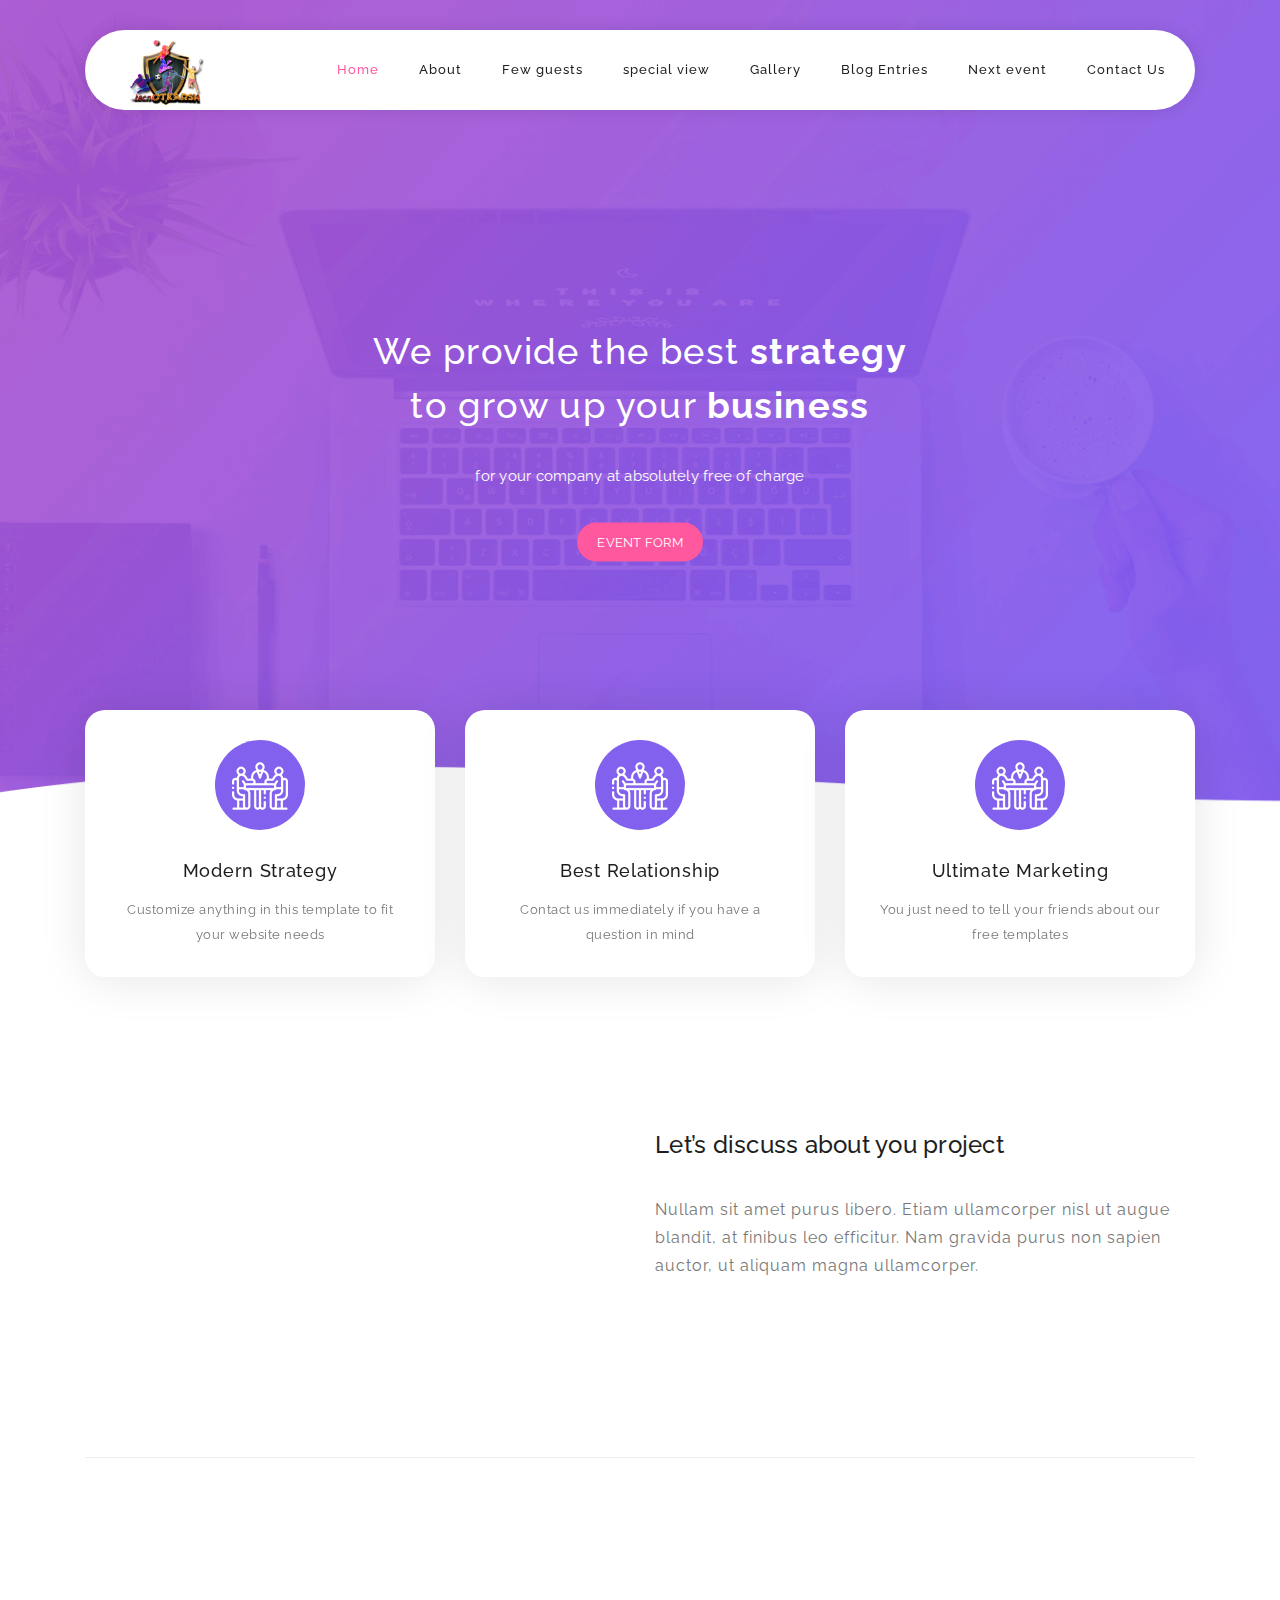
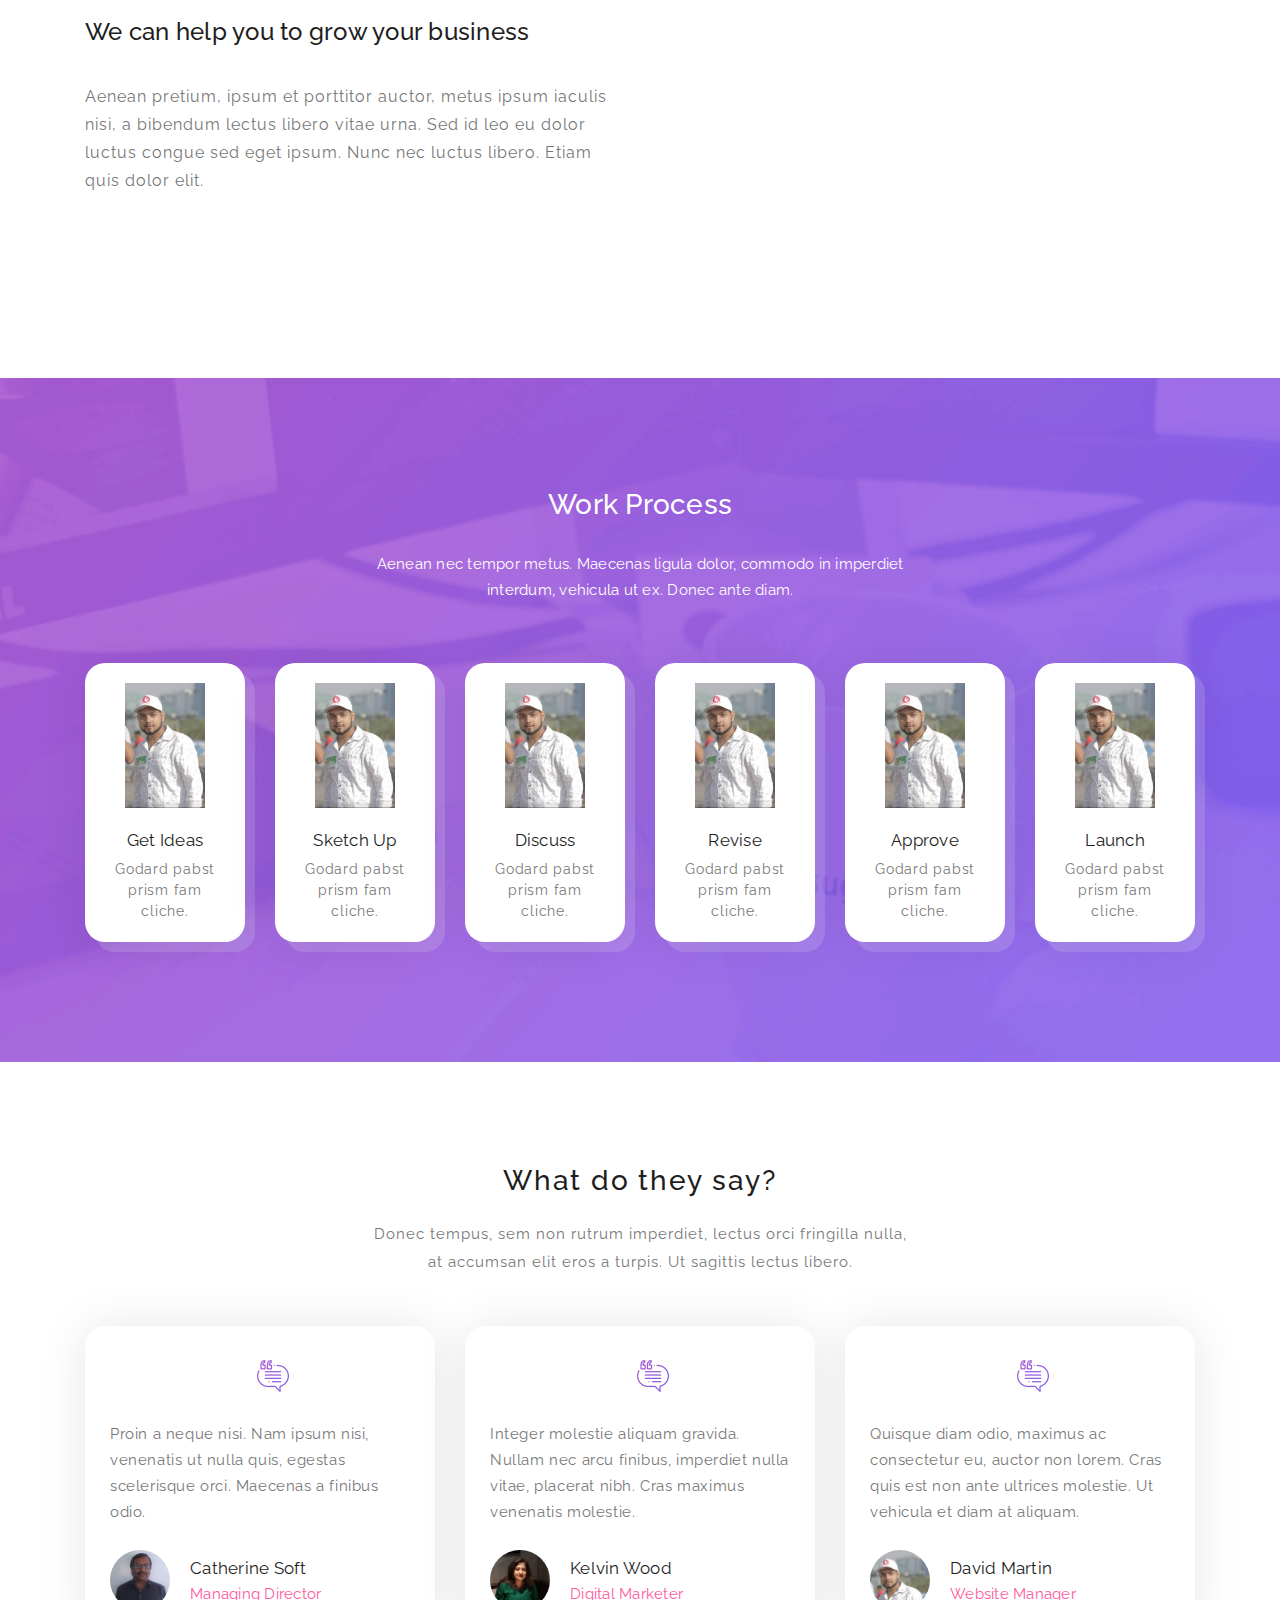
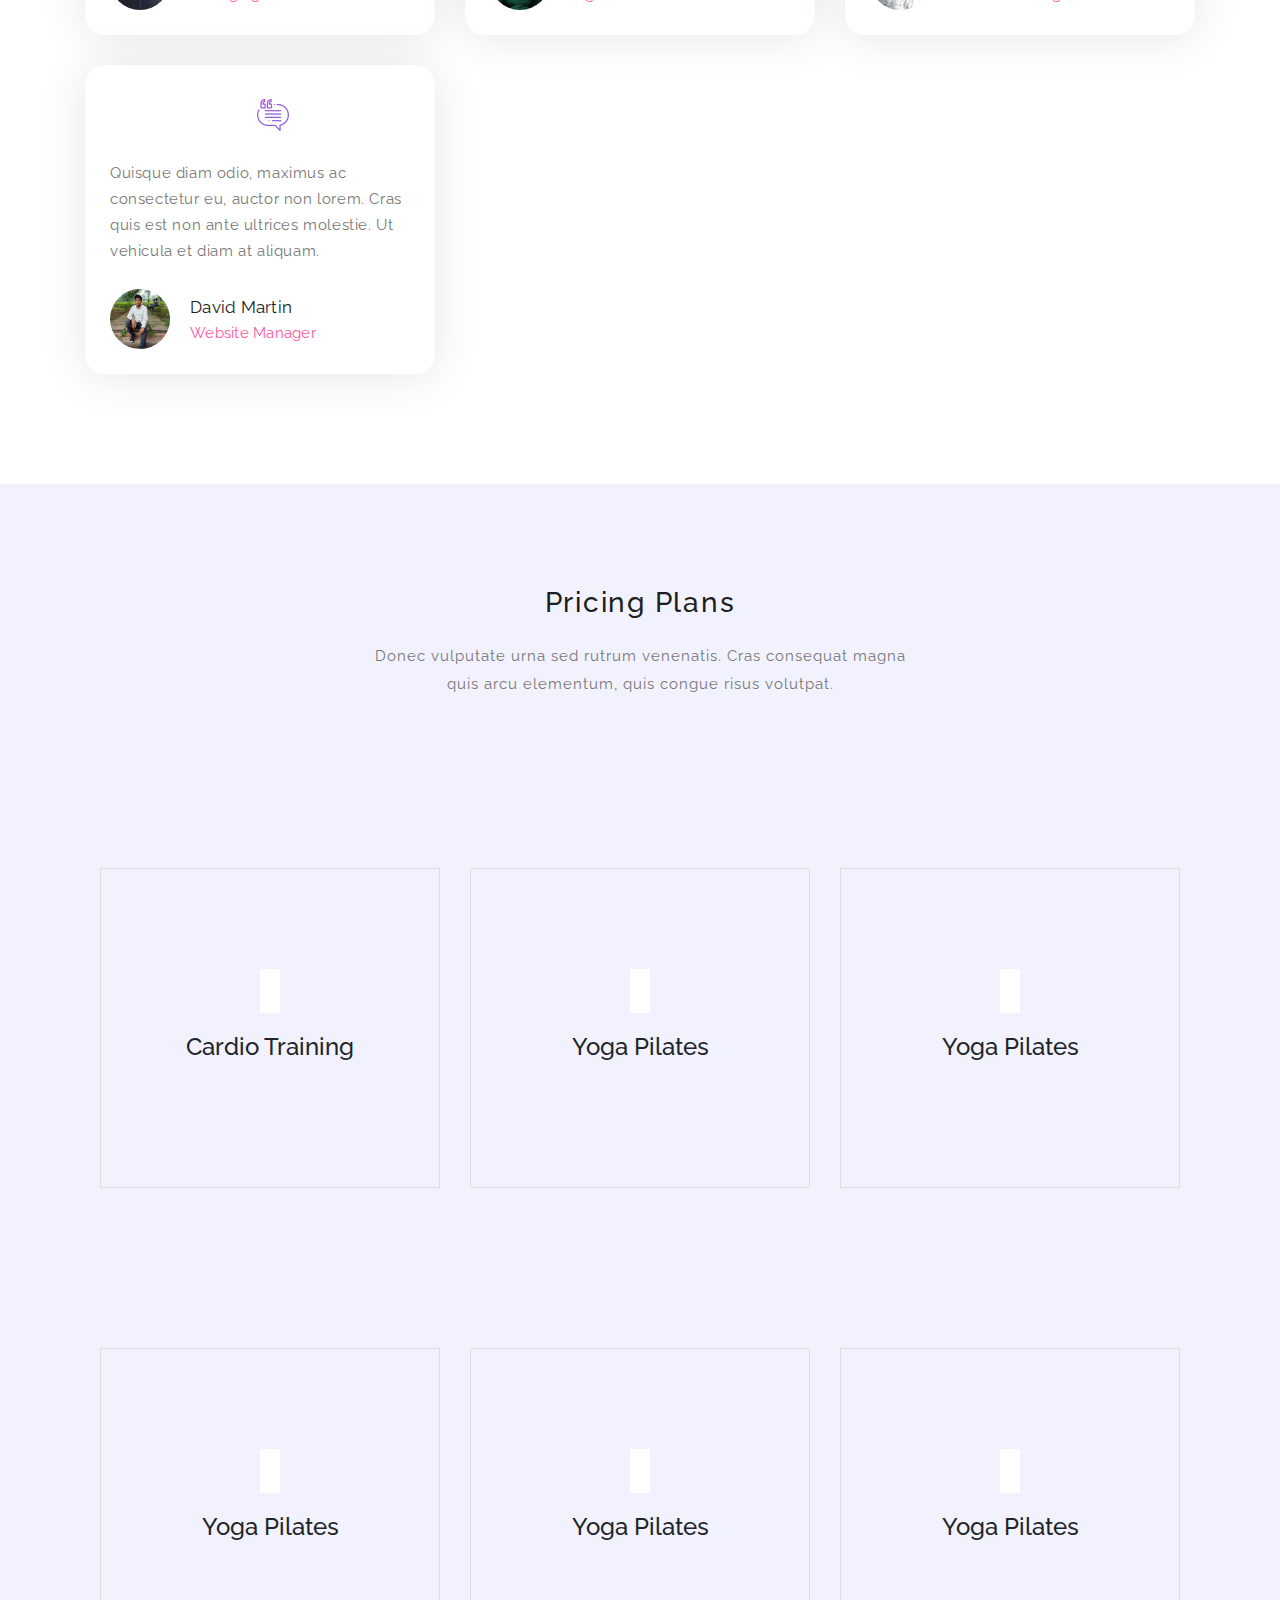
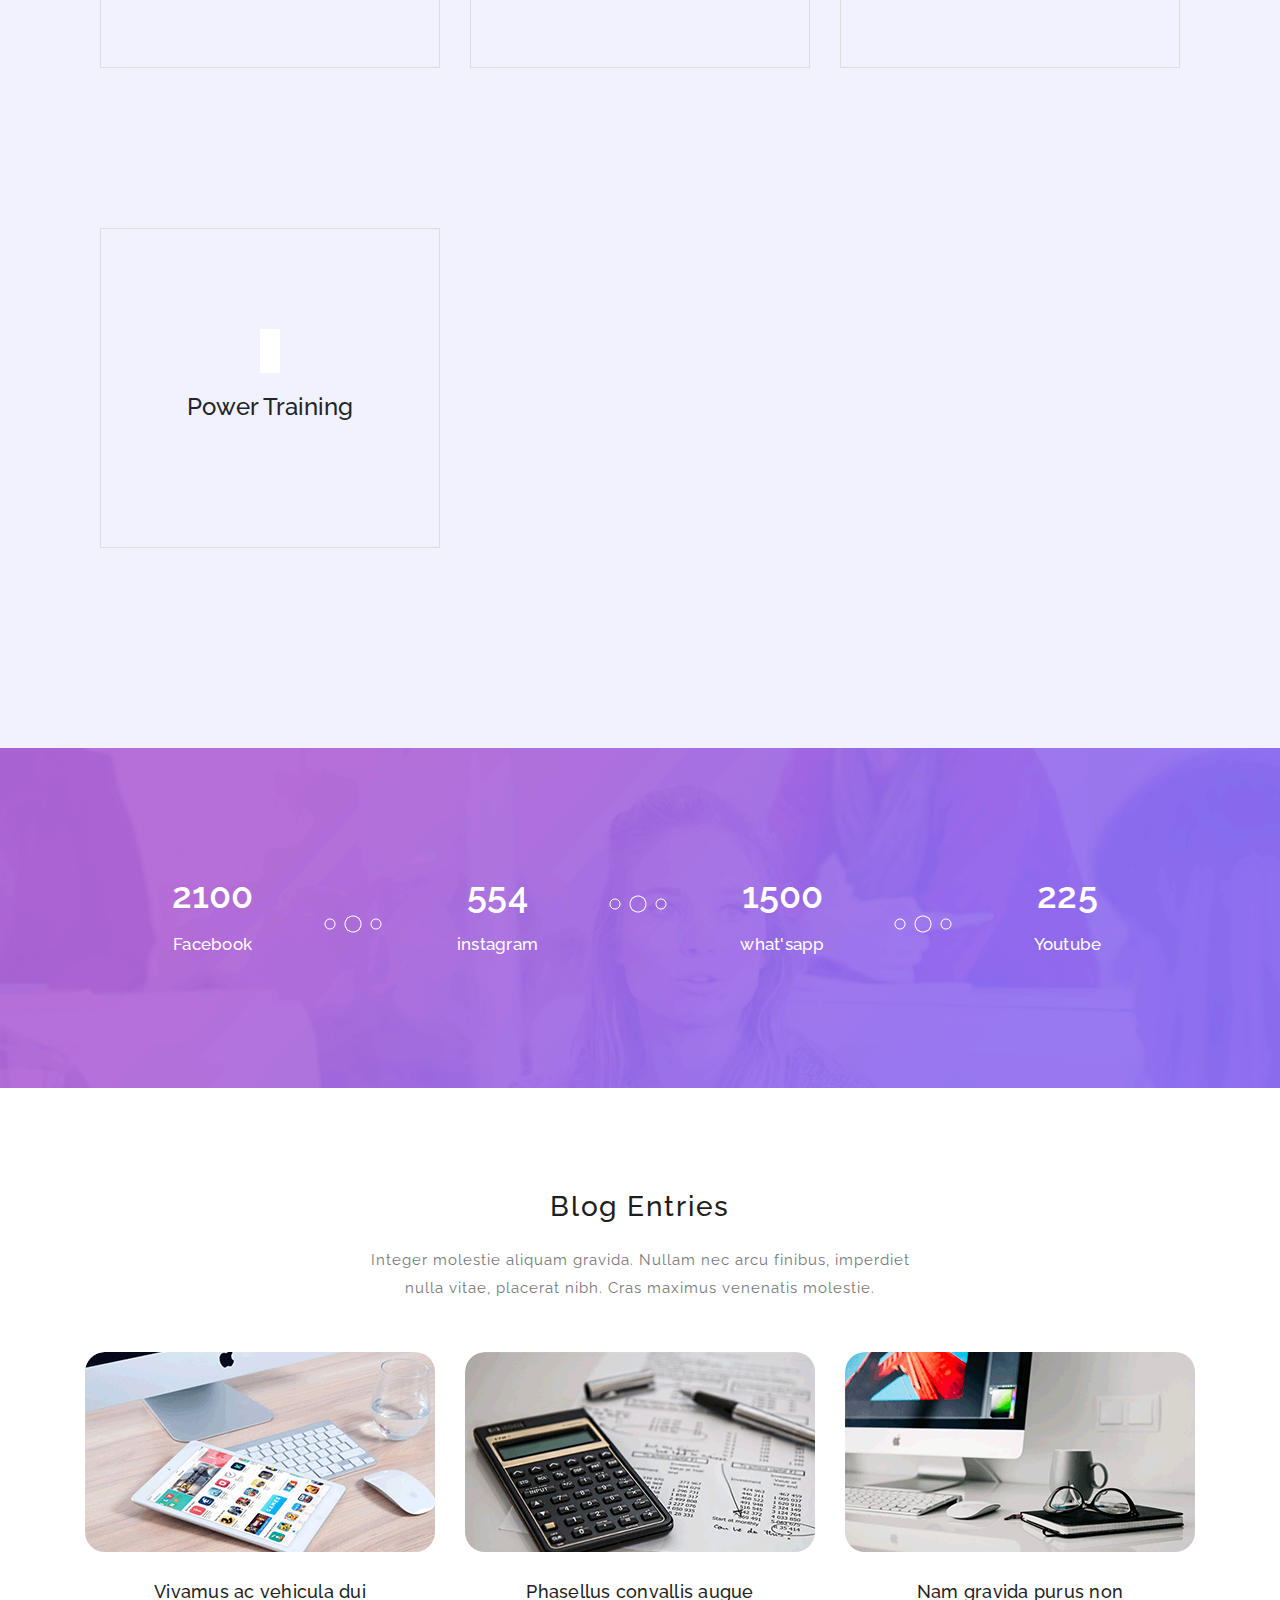
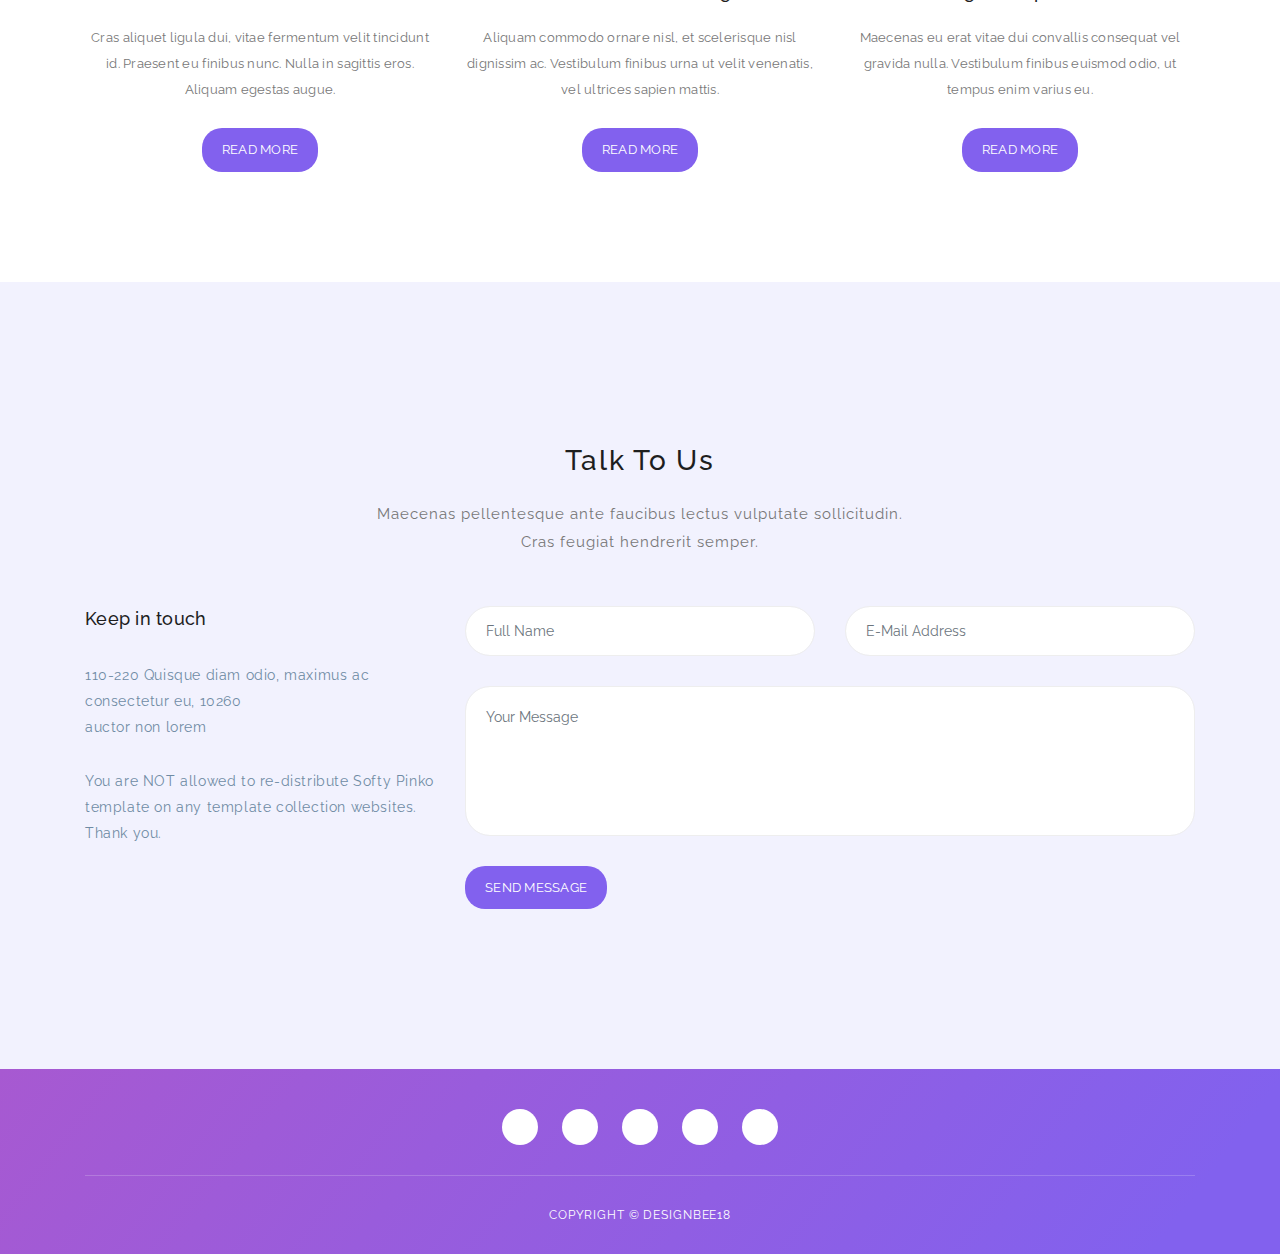
==== commit 4c15bb58: "Add files via upload" ====
--- a/index.html
+++ b/index.html
@@ -32,17 +32,9 @@
     
     <body>
     
-    <!-- ***** Preloader Start ***** -->
-    <div id="preloader">
-        <div class="jumper">
-            <div></div>
-            <div></div>
-            <div></div>
-        </div>
-    </div>  
-    <!-- ***** Preloader End ***** -->
-    
-    
+    <!-- prelooder starts -->
+    <div id="loader"></div>
+    <!-- preloader ends -->
     <!-- ***** Header Area Start ***** -->
     <header class="header-area header-sticky">
         <div class="container">
@@ -58,10 +50,11 @@
                         <ul class="nav">
                             <li><a href="#welcome" class="active">Home</a></li>
                             <li><a href="#features">About</a></li>
-                            <li><a href="#work-process">Work Process</a></li>
-                            <li><a href="#testimonials">Teacher's view</a></li>
+                            <li><a href="#work-process">Few guests </a></li>
+                            <li><a href="#testimonials">special view</a></li>
                             <li><a href="gallery.html">Gallery</a></li>
                             <li><a href="#blog">Blog Entries</a></li>
+                            <li><a href="comeingsoon.html">Next event</a></li>
                             <li><a href="#contact-us">Contact Us</a></li>
                         </ul>
                         <a class='menu-trigger'>
@@ -84,9 +77,9 @@
                 <div class="row">
                     <div class="offset-xl-3 col-xl-6 offset-lg-2 col-lg-8 col-md-12 col-sm-12">
                         <h1>We provide the best <strong>strategy</strong><br>to grow up your <strong>business</strong></h1>
-                        <p>Softy Pinko is a professional Bootstrap 4.0 theme designed by Template Mo 
+                        <p>
                         for your company at absolutely free of charge</p>
-                        <a href="#features" class="main-button-slider">Discover More</a>
+                        <a href="#features" class="main-button-slider">Event Form</a>
                     </div>
                 </div>
             </div>
@@ -280,7 +273,7 @@
                             <i><img src="testimonial-icon.png" alt=""></i>
                             <p>Proin a neque nisi. Nam ipsum nisi, venenatis ut nulla quis, egestas scelerisque orci. Maecenas a finibus odio.</p>
                             <div class="user-image">
-                                <img src="http://placehold.it/60x60" alt="">
+                                <img style="width:60px; height:auto;" src="principal_pic.png" alt="">
                             </div>
                             <div class="team-info">
                                 <h3 class="user-name">Catherine Soft</h3>
@@ -298,7 +291,7 @@
                             <i><img src="testimonial-icon.png" alt=""></i>
                             <p>Integer molestie aliquam gravida. Nullam nec arcu finibus, imperdiet nulla vitae, placerat nibh. Cras maximus venenatis molestie.</p>
                             <div class="user-image">
-                                <img src="http://placehold.it/60x60" alt="">
+                                <img  style="width:60px; height:auto;" src="mam photo.png" alt="">
                             </div>
                             <div class="team-info">
                                 <h3 class="user-name">Kelvin Wood</h3>
@@ -326,6 +319,24 @@
                     </div>
                 </div>
                 <!-- ***** Testimonials Item End ***** -->
+             <!-- ***** Testimonials Item Start ***** -->
+             <div class="col-lg-4 col-md-6 col-sm-12">
+                <div class="team-item">
+                    <div class="team-content">
+                        <i><img src="testimonial-icon.png" alt=""></i>
+                        <p>Quisque diam odio, maximus ac consectetur eu, auctor non lorem. Cras quis est non ante ultrices molestie. Ut vehicula et diam at aliquam.</p>
+                        <div class="user-image">
+                            <img  style="width:60px; height:auto;" src="nilashu bhiya.png" alt="">
+                        </div>
+                        <div class="team-info">
+                            <h3 class="user-name">David Martin</h3>
+                            <span>Website Manager</span>
+                        </div>
+                    </div>
+                </div>
+            </div>
+            <!-- ***** Testimonials Item End ***** -->
+            
             </div>
         </div>
     </section>
@@ -355,7 +366,7 @@
 				<div class="col-md-4">
 					<div class="service">
 						<div class="icon-holder">
-							<img src="heart-blue.png" alt="" class="icon">
+							<img src="i-1.png" alt="" class="icon">
 						</div>
 						<h4 class="heading">Cardio Training</h4>
 						<p class="description">A elementum ligula lacus ac quam ultrices a scelerisque praesent vel suspendisse scelerisque a aenean hac montes.</p>
@@ -364,7 +375,7 @@
 				<div class="col-md-4">
 					<div class="service">
 						<div class="icon-holder">
-							<img src="guru-blue.png" alt="" class="icon">
+							<img src="i-2.png" alt="" class="icon">
 						</div>
 						<h4 class="heading">Yoga Pilates</h4>
 						<p class="description">A elementum ligula lacus ac quam ultrices a scelerisque praesent vel suspendisse scelerisque a aenean hac montes.</p>
@@ -373,7 +384,7 @@
 				<div class="col-md-4">
 					<div class="service">
 						<div class="icon-holder">
-							<img src="guru-blue.png" alt="" class="icon">
+							<img src="i-3.png" alt="" class="icon">
 						</div>
 						<h4 class="heading">Yoga Pilates</h4>
 						<p class="description">A elementum ligula lacus ac quam ultrices a scelerisque praesent vel suspendisse scelerisque a aenean hac montes.</p>
@@ -382,7 +393,7 @@
 				<div class="col-md-4">
 					<div class="service">
 						<div class="icon-holder">
-							<img src="guru-blue.png" alt="" class="icon">
+							<img src="i-4.png" alt="" class="icon">
 						</div>
 						<h4 class="heading">Yoga Pilates</h4>
 						<p class="description">A elementum ligula lacus ac quam ultrices a scelerisque praesent vel suspendisse scelerisque a aenean hac montes.</p>
@@ -391,17 +402,26 @@
 				<div class="col-md-4">
 					<div class="service">
 						<div class="icon-holder">
-							<img src="guru-blue.png" alt="" class="icon">
+							<img src="i-5.png" alt="" class="icon">
 						</div>
 						<h4 class="heading">Yoga Pilates</h4>
 						<p class="description">A elementum ligula lacus ac quam ultrices a scelerisque praesent vel suspendisse scelerisque a aenean hac montes.</p>
 					</div>
 				</div>
 
+				<div class="col-md-4">
+					<div class="service">
+						<div class="icon-holder">
+							<img src="i-8.png" alt="" class="icon">
+						</div>
+						<h4 class="heading">Yoga Pilates</h4>
+						<p class="description">A elementum ligula lacus ac quam ultrices a scelerisque praesent vel suspendisse scelerisque a aenean hac montes.</p>
+					</div>
+				</div>
                 <div class="col-md-4">
 					<div class="service">
 						<div class="icon-holder">
-							<img src="weight-blue.png" alt="" class="icon">
+							<img src="i-9.png" alt="" class="icon">
 						</div>
 						<h4 class="heading">Power Training</h4>
 						<p class="description">A elementum ligula lacus ac quam ultrices a scelerisque praesent vel suspendisse scelerisque a aenean hac montes.</p>
@@ -421,26 +441,26 @@
                 <div class="row">
                     <div class="col-lg-3 col-md-6 col-sm-12">
                         <div class="count-item decoration-bottom">
-                            <strong>126</strong>
-                            <span>Projects</span>
+                            <strong>2100</strong>
+                            <span>Facebook</span>
                         </div>
                     </div>
                     <div class="col-lg-3 col-md-6 col-sm-12">
                         <div class="count-item decoration-top">
-                            <strong>63</strong>
-                            <span>Happy Clients</span>
+                            <strong>554</strong>
+                            <span>instagram</span>
                         </div>
                     </div>
                     <div class="col-lg-3 col-md-6 col-sm-12">
                         <div class="count-item decoration-bottom">
-                            <strong>18</strong>
-                            <span>Awards Wins</span>
+                            <strong>1500</strong>
+                            <span>what'sapp</span>
                         </div>
                     </div>
                     <div class="col-lg-3 col-md-6 col-sm-12">
                         <div class="count-item">
-                            <strong>27</strong>
-                            <span>Countries</span>
+                            <strong>225</strong>
+                            <span>Youtube</span>
                         </div>
                     </div>
                 </div>
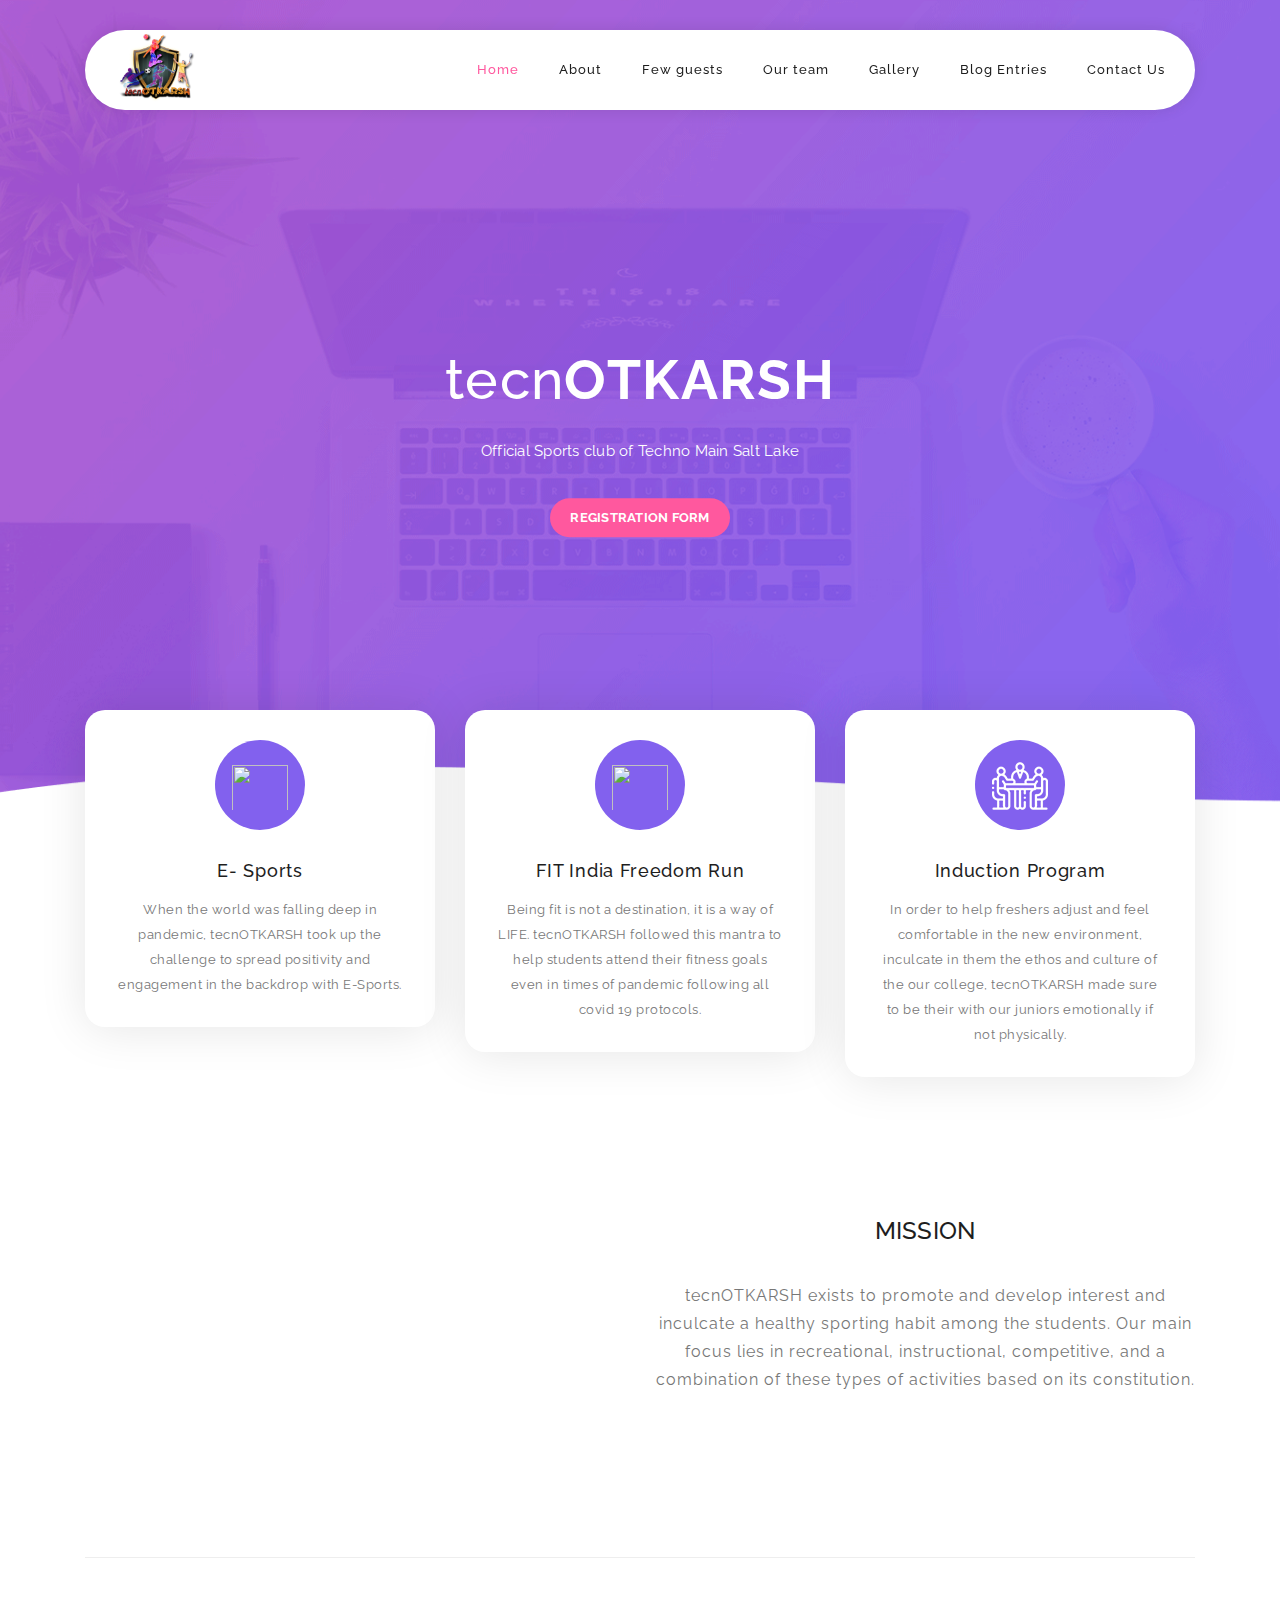
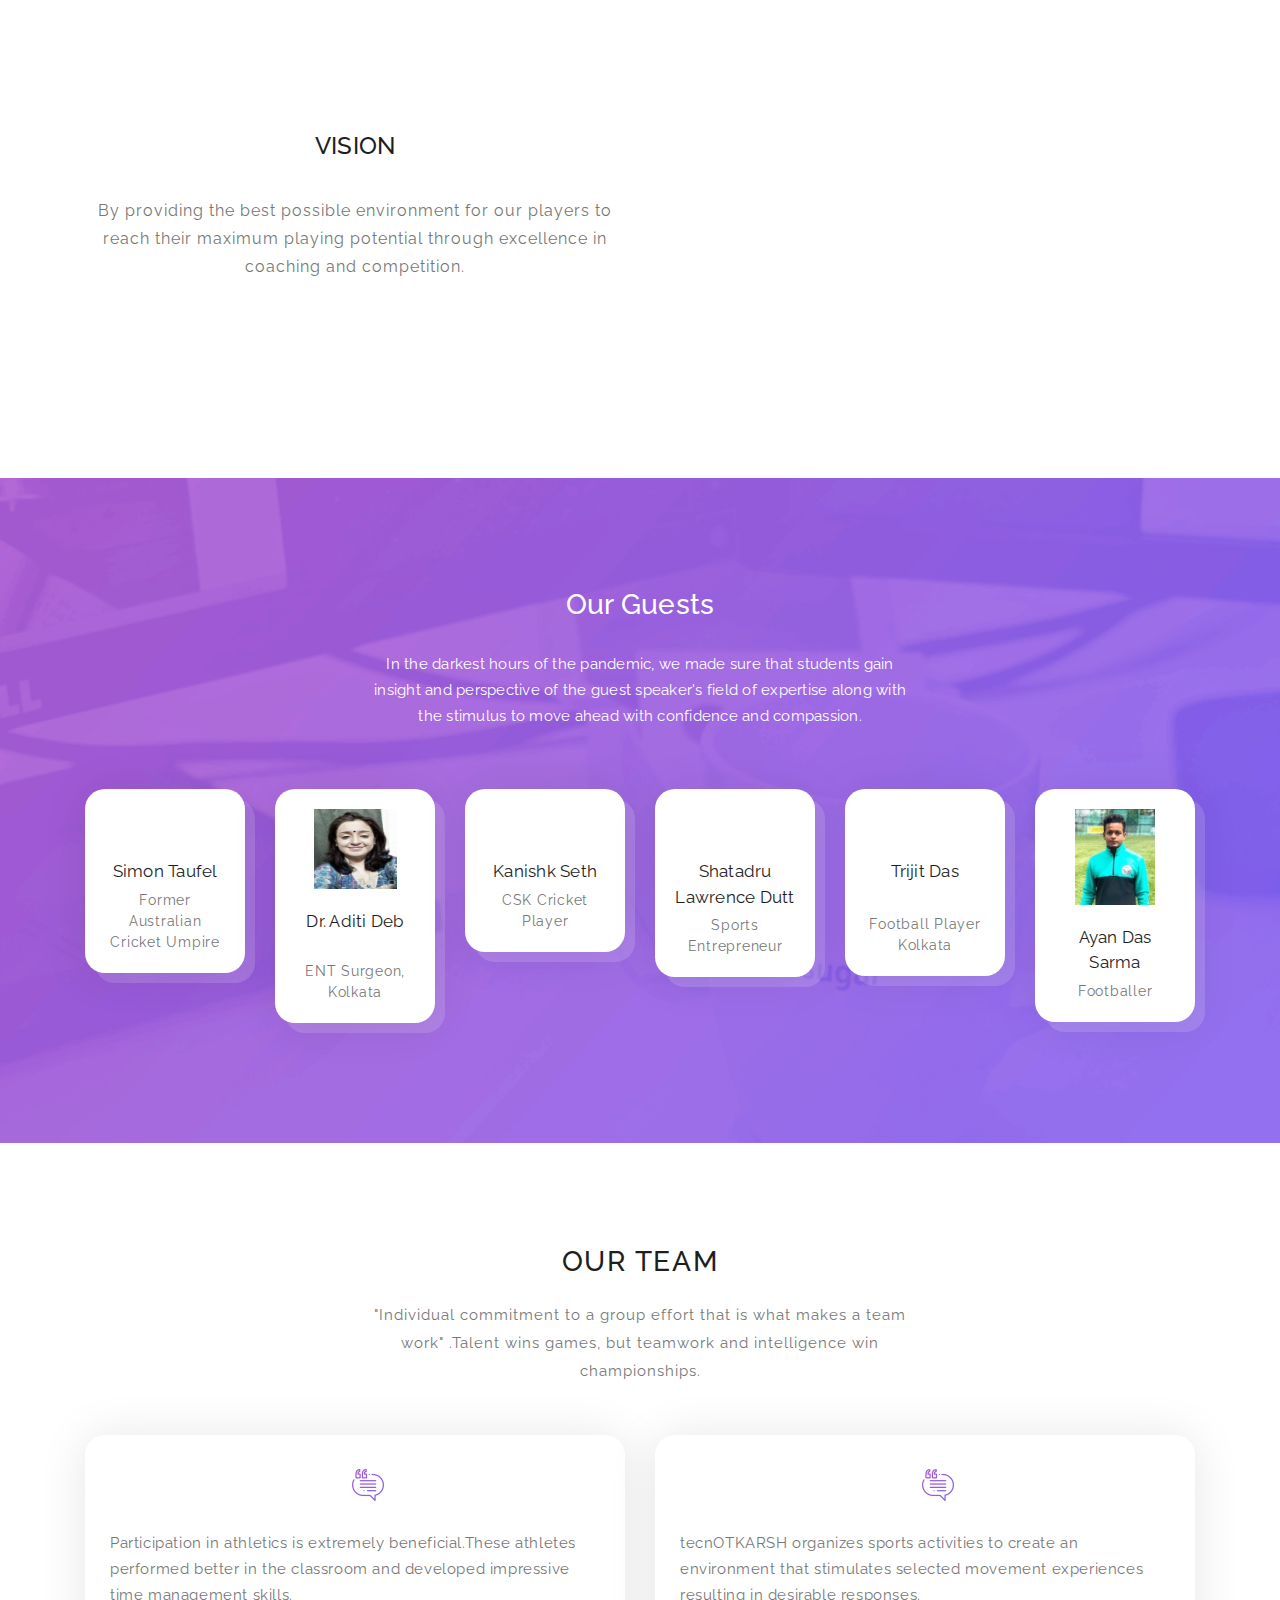
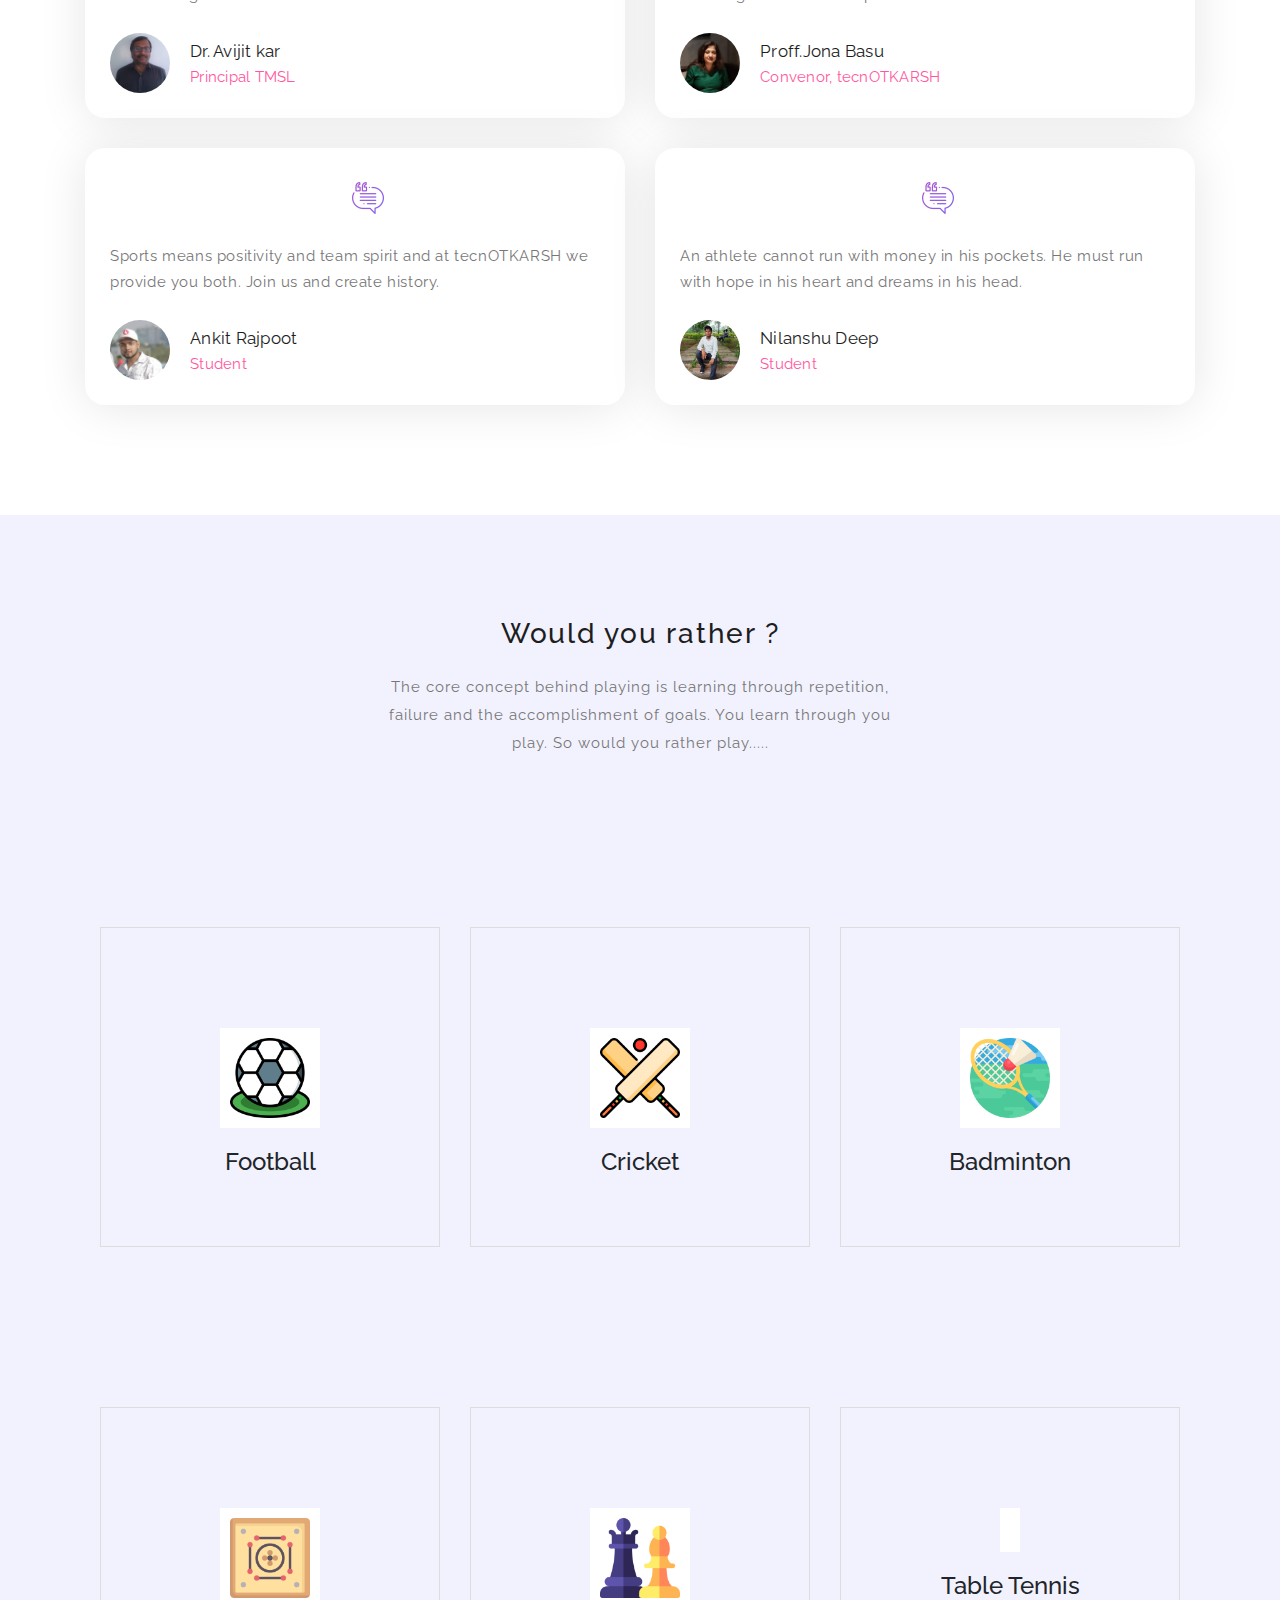
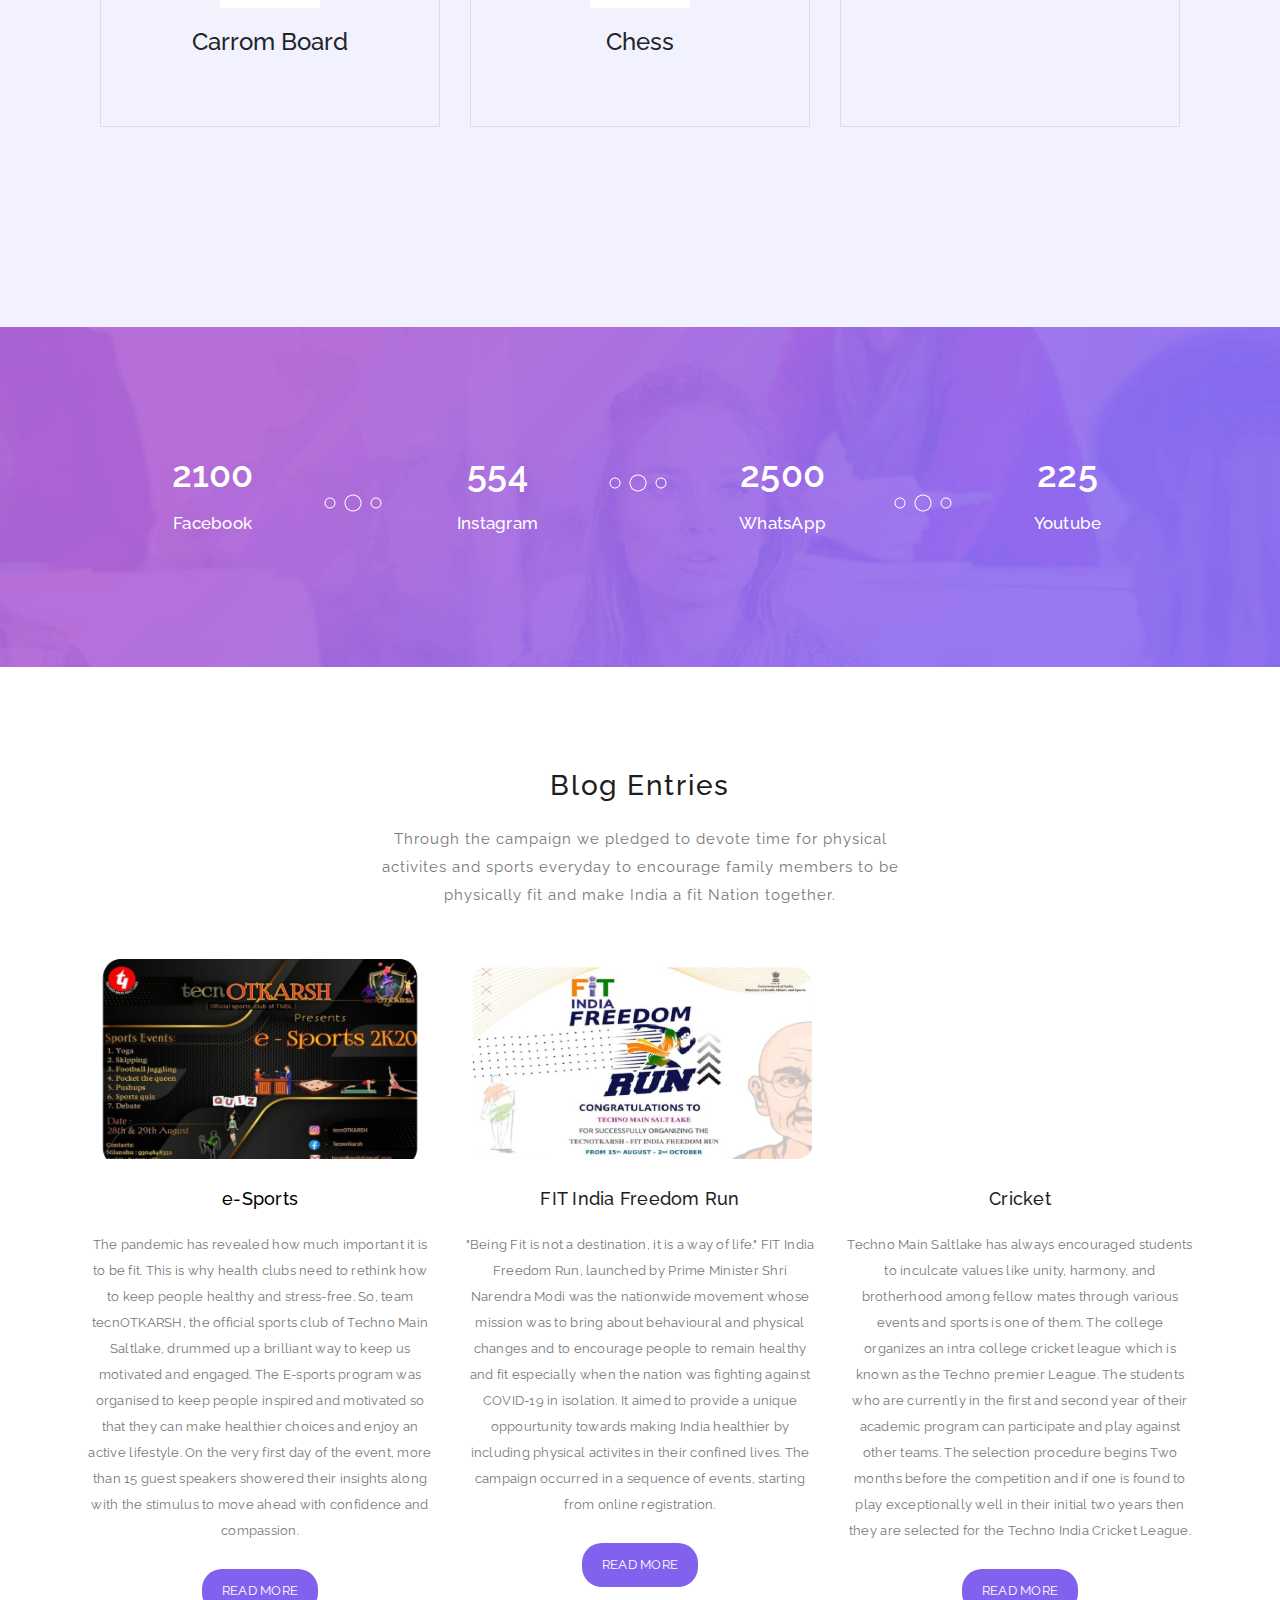
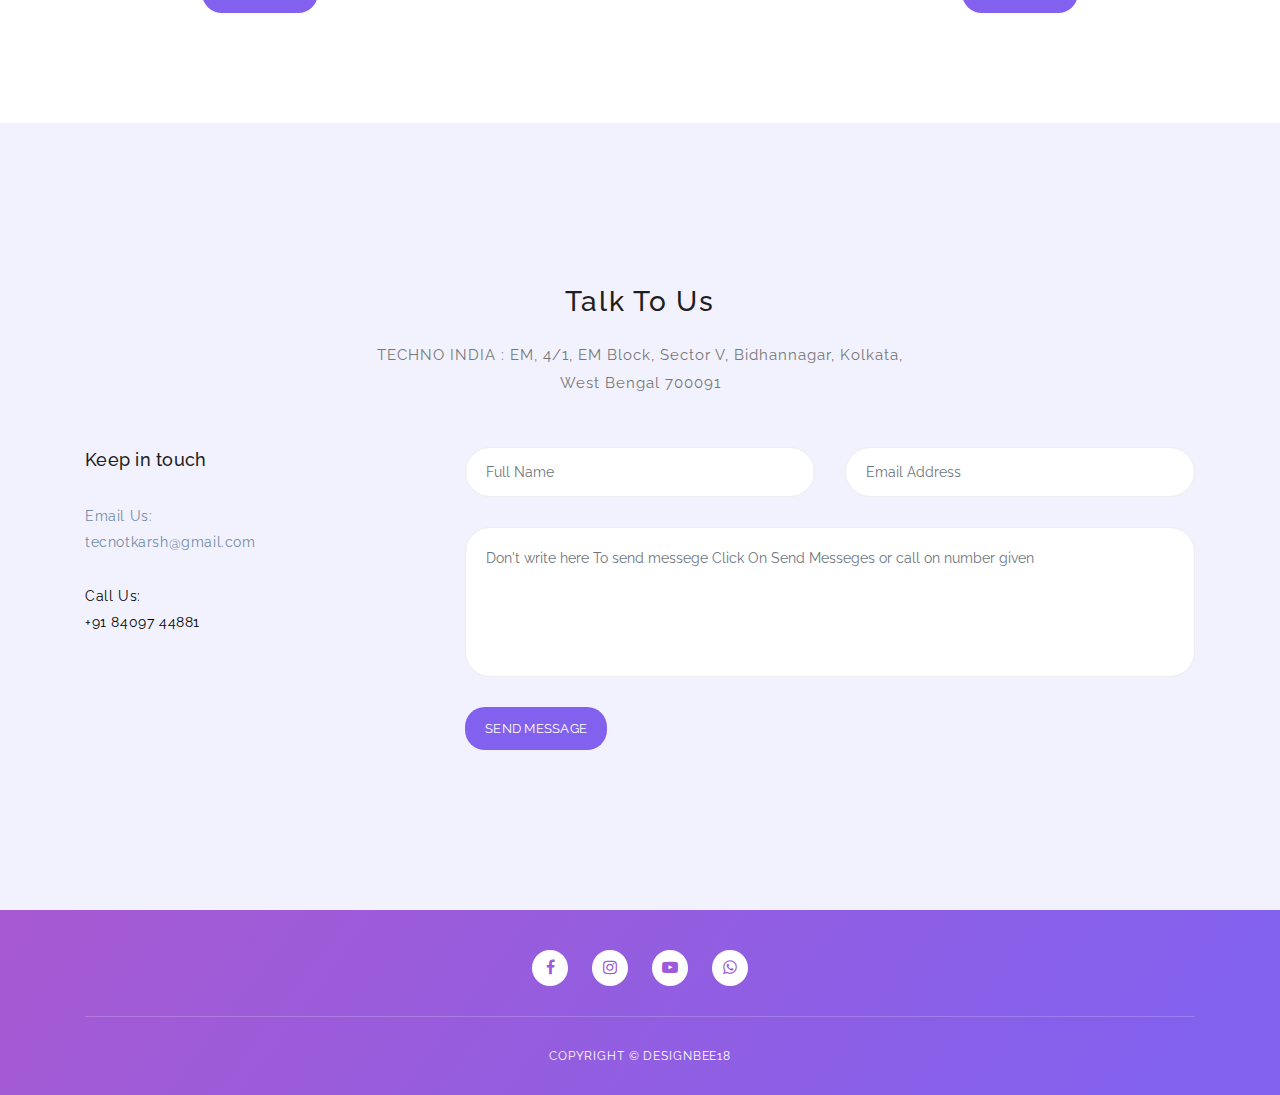
==== commit 318b0dce: "Add files via upload" ====
--- a/index.html
+++ b/index.html
@@ -26,7 +26,13 @@
     
     <link rel="stylesheet" href="cardio.css">
 
-
+    <link rel="shortcut icon" href="20200813_161718 (1).ico">
+
+    <link rel="stylesheet" href="font-awesome.min.css">
+
+    <link rel="stylesheet" href="https://cdnjs.cloudflare.com/ajax/libs/font-awesome/4.7.0/css/font-awesome.min.css">
+
+  
 
     </head>
     
@@ -42,8 +48,8 @@
                 <div class="col-12">
                     <nav class="main-nav">
                         <!-- ***** Logo Start ***** -->
-                        <a href="#" class="logo">
-                            <img style="width:100px; height:auto; position: relative; bottom: 25px;"src="logo.png" alt="tecnOthkarsh"/>
+                        <a href="#" style="position: absolute;  left:5px; bottom:-13.5px;" class="logo">
+                            <img style="width:100px; height:auto;"src="logo.png" alt="tecnOthkarsh"/>
                         </a>
                         <!-- ***** Logo End ***** -->
                         <!-- ***** Menu Start ***** -->
@@ -51,10 +57,10 @@
                             <li><a href="#welcome" class="active">Home</a></li>
                             <li><a href="#features">About</a></li>
                             <li><a href="#work-process">Few guests </a></li>
-                            <li><a href="#testimonials">special view</a></li>
+                            <li><a href="#testimonials">Our team</a></li>
                             <li><a href="gallery.html">Gallery</a></li>
                             <li><a href="#blog">Blog Entries</a></li>
-                            <li><a href="comeingsoon.html">Next event</a></li>
+                            <!-- <li><a href="comeingsoon.html">Next event</a></li> -->
                             <li><a href="#contact-us">Contact Us</a></li>
                         </ul>
                         <a class='menu-trigger'>
@@ -76,10 +82,10 @@
             <div class="container">
                 <div class="row">
                     <div class="offset-xl-3 col-xl-6 offset-lg-2 col-lg-8 col-md-12 col-sm-12">
-                        <h1>We provide the best <strong>strategy</strong><br>to grow up your <strong>business</strong></h1>
+                        <h1 style="font-size:55px;">tecn<strong>OTKARSH</strong></h1>
                         <p>
-                        for your company at absolutely free of charge</p>
-                        <a href="#features" class="main-button-slider">Event Form</a>
+                            Official Sports club of Techno Main Salt Lake</p>
+                        <a href="https://technotkarsh.000webhostapp.com/index.php" class="main-button-slider" style="font-weight: bold;">Registration Form</a>
                     </div>
                 </div>
             </div>
@@ -98,10 +104,11 @@
                         <div class="col-lg-4 col-md-6 col-sm-6 col-12" data-scroll-reveal="enter bottom move 50px over 0.6s after 0.2s">
                             <div class="features-small-item">
                                 <div class="icon">
-                                    <i><img src="featured-item-01.png" alt=""></i>
+                                    <i><img  style="width:56px;height:48px; " src="working-man.png" alt=""></i>
                                 </div>
-                                <h5 class="features-title">Modern Strategy</h5>
-                                <p>Customize anything in this template to fit your website needs</p>
+                               <h5 class="features-title">E- Sports</h5>
+                                <p>When the world was falling deep in pandemic, tecnOTKARSH took up the challenge to spread positivity and engagement in the backdrop with E-Sports. 
+                                </p>
                             </div>
                         </div>
                         <!-- ***** Features Small Item End ***** -->
@@ -110,10 +117,12 @@
                         <div class="col-lg-4 col-md-6 col-sm-6 col-12" data-scroll-reveal="enter bottom move 50px over 0.6s after 0.4s">
                             <div class="features-small-item">
                                 <div class="icon">
-                                    <i><img src="featured-item-01.png" alt=""></i>
+                                    <i><img style="width:56px;height:48px; " src="running.png" alt=""></i>
                                 </div>
-                                <h5 class="features-title">Best Relationship</h5>
-                                <p>Contact us immediately if you have a question in mind</p>
+                                <h5 class="features-title">FIT India Freedom Run
+                                    </h5>
+                                <p>Being fit is not a destination, it is a way of LIFE.  tecnOTKARSH followed this mantra to help students attend their fitness goals even in times of pandemic following all covid 19 protocols.
+                                </p>
                             </div>
                         </div>
                         <!-- ***** Features Small Item End ***** -->
@@ -124,8 +133,9 @@
                                 <div class="icon">
                                     <i><img src="featured-item-01.png" alt=""></i>
                                 </div>
-                                <h5 class="features-title">Ultimate Marketing</h5>
-                                <p>You just need to tell your friends about our free templates</p>
+                                <h5 class="features-title">Induction Program                                </h5>
+                                <p>In order to help freshers adjust and feel comfortable in the new environment, inculcate in them the ethos and culture of the our college, tecnOTKARSH made sure to be their with our juniors emotionally if not physically. 
+                                </p>
                             </div>
                         </div>
                         <!-- ***** Features Small Item End ***** -->
@@ -146,10 +156,11 @@
                 <div class="col-lg-1"></div>
                 <div class="col-lg-6 col-md-12 col-sm-12 align-self-center mobile-top-fix">
                     <div class="left-heading">
-                        <h2 class="section-title">Let’s discuss about you project</h2>
+                        <h1  style="text-align: center; " class="section-title" >MISSION</h1>
                     </div>
                     <div class="left-text">
-                        <p>Nullam sit amet purus libero. Etiam ullamcorper nisl ut augue blandit, at finibus leo efficitur. Nam gravida purus non sapien auctor, ut aliquam magna ullamcorper.</p>
+                        <p style="text-align: center;">tecnOTKARSH exists to promote and develop interest and inculcate a healthy sporting habit among the students. Our main focus lies in recreational, instructional, competitive, and a combination of these types of activities based on its constitution.
+                        </p>
                     </div>
                 </div>
             </div>
@@ -168,10 +179,13 @@
             <div class="row">
                 <div class="col-lg-6 col-md-12 col-sm-12 align-self-center mobile-bottom-fix">
                     <div class="left-heading">
-                        <h2 class="section-title">We can help you to grow your business</h2>
+                        <h1 class="section-title" style="text-align: center; ">VISION</h1>
                     </div>
                     <div class="left-text">
-                        <p>Aenean pretium, ipsum et porttitor auctor, metus ipsum iaculis nisi, a bibendum lectus libero vitae urna. Sed id leo eu dolor luctus congue sed eget ipsum. Nunc nec luctus libero. Etiam quis dolor elit.</p>
+                        <p style="text-align: center;
+  vertical-align: middle;">
+By providing the best possible environment for our players to reach their maximum playing potential through excellence in coaching and competition. 
+                        </p>
                     </div>
                 </div>
                 <div class="col-lg-1"></div>
@@ -190,8 +204,8 @@
                 <div class="row">
                     <div class="offset-lg-3 col-lg-6">
                         <div class="info">
-                            <h1>Work Process</h1>
-                            <p>Aenean nec tempor metus. Maecenas ligula dolor, commodo in imperdiet interdum, vehicula ut ex. Donec ante diam.</p>
+                            <h1>Our Guests</h1>
+                            <p>In the darkest hours of the pandemic, we made sure that students gain insight and perspective of the guest speaker's field of expertise along with the stimulus to move ahead with confidence and compassion.</p>
                         </div>
                     </div>
                 </div>
@@ -200,44 +214,45 @@
                 <div class="row">
                     <div class="col-lg-2 col-md-3 col-sm-6 col-6">
                         <a href="#" class="mini-box">
-                            <i><img style="width:80px; height:auto;"src="ankit bhiya.jpg" alt=""></i>
-                            <strong>Get Ideas</strong>
-                            <span>Godard pabst prism fam cliche.</span>
+                            <i><img style="width:80px; height:auto;" src="gu-2.png" alt=""></i>
+                            <strong>Simon Taufel</strong>
+                            <span>Former Australian Cricket Umpire</span>
                         </a>
                     </div>
                     <div class="col-lg-2 col-md-3 col-sm-6 col-6">
                         <a href="#" class="mini-box">
-                            <i><img style="width:80px; height:auto;"src="ankit bhiya.jpg" alt=""></i>
-                            <strong>Sketch Up</strong>
-                            <span>Godard pabst prism fam cliche.</span>
+                            <i><img style="width:83px; height:80px;" src="Dr.Aditi deb.jpg" alt=""></i>
+                            <strong>Dr. Aditi Deb</strong>
+                            <span> <br> ENT Surgeon, 
+                                 Kolkata</span>
                         </a>
                     </div>
                     <div class="col-lg-2 col-md-3 col-sm-6 col-6">
                         <a href="#" class="mini-box">
-                            <i><img style="width:80px; height:auto;"src="ankit bhiya.jpg" alt=""></i>
-                            <strong>Discuss</strong>
-                            <span>Godard pabst prism fam cliche.</span>
+                            <i><img style="width:80px; height:auto;" src="Kanishk Seth.jpg" alt=""></i>
+                             <strong>Kanishk Seth</strong>
+                            <span> CSK Cricket Player </span>
                         </a>
                     </div>
                     <div class="col-lg-2 col-md-3 col-sm-6 col-6">
                         <a href="#" class="mini-box">
-                            <i><img style="width:80px; height:auto;"src="ankit bhiya.jpg" alt=""></i>
-                            <strong>Revise</strong>
-                            <span>Godard pabst prism fam cliche.</span>
+                            <i><img style="width:80px; height:auto;" src="shatadru lawrence dutt.jpg" alt=""></i>
+                            <strong>Shatadru Lawrence Dutt</strong>
+                            <span>Sports Entrepreneur</span>
                         </a>
                     </div>
                     <div class="col-lg-2 col-md-3 col-sm-6 col-6">
                         <a href="#" class="mini-box">
-                            <i><img style="width:80px; height:auto;"src="ankit bhiya.jpg" alt=""></i>
-                            <strong>Approve</strong>
-                            <span>Godard pabst prism fam cliche.</span>
+                            <i><img style="width:80.0022px; height:auto;" src="Trijit Das.png" alt=""></i>
+                            <strong>Trijit Das</strong> <br>
+                            <span>Football  Player Kolkata </span>
                         </a>
                     </div>
                     <div class="col-lg-2 col-md-3 col-sm-6 col-6">
                         <a href="#" class="mini-box">
-                            <i><img style="width:80px; height:auto;"src="ankit bhiya.jpg" alt=""></i>
-                            <strong>Launch</strong>
-                            <span>Godard pabst prism fam cliche.</span>
+                            <i><img style="width:80px; height:auto;" src="ayan das sarma.jpg" alt=""></i>
+                            <strong>Ayan Das Sarma</strong>
+                            <span>Footballer </span>
                         </a>
                     </div>
                 </div>
@@ -254,12 +269,13 @@
             <div class="row">
                 <div class="col-lg-12">
                     <div class="center-heading">
-                        <h2 class="section-title">What do they say?</h2>
+                        <h2 class="section-title">OUR TEAM  </h2>
                     </div>
                 </div>
                 <div class="offset-lg-3 col-lg-6">
                     <div class="center-text">
-                        <p>Donec tempus, sem non rutrum imperdiet, lectus orci fringilla nulla, at accumsan elit eros a turpis. Ut sagittis lectus libero.</p>
+                        <p>"Individual commitment to a group effort that is what makes a team work" .Talent wins games, but teamwork and intelligence win championships.
+                        </p>
                     </div>
                 </div>
             </div>
@@ -267,17 +283,19 @@
 
             <div class="row">
                 <!-- ***** Testimonials Item Start ***** -->
-                <div class="col-lg-4 col-md-6 col-sm-12">
+                <div class="col-lg-6 col-md-6 col-sm-12">
                     <div class="team-item">
                         <div class="team-content">
                             <i><img src="testimonial-icon.png" alt=""></i>
-                            <p>Proin a neque nisi. Nam ipsum nisi, venenatis ut nulla quis, egestas scelerisque orci. Maecenas a finibus odio.</p>
+                            <p>Participation in athletics is extremely beneficial.These athletes performed better in the classroom and developed impressive time management skills.</p>
                             <div class="user-image">
                                 <img style="width:60px; height:auto;" src="principal_pic.png" alt="">
                             </div>
                             <div class="team-info">
-                                <h3 class="user-name">Catherine Soft</h3>
-                                <span>Managing Director</span>
+                                <h3 class="user-name">Dr. Avijit kar
+                                </h3>
+                             <span> Principal TMSL</span>
+
                             </div>
                         </div>
                     </div>
@@ -285,52 +303,53 @@
                 <!-- ***** Testimonials Item End ***** -->
                 
                 <!-- ***** Testimonials Item Start ***** -->
-                <div class="col-lg-4 col-md-6 col-sm-12">
+                <div class="col-lg-6 col-md-6 col-sm-12">
                     <div class="team-item">
                         <div class="team-content">
                             <i><img src="testimonial-icon.png" alt=""></i>
-                            <p>Integer molestie aliquam gravida. Nullam nec arcu finibus, imperdiet nulla vitae, placerat nibh. Cras maximus venenatis molestie.</p>
+                            <p>tecnOTKARSH organizes sports activities to create an environment that stimulates selected movement experiences resulting in desirable responses.</p>
                             <div class="user-image">
                                 <img  style="width:60px; height:auto;" src="mam photo.png" alt="">
                             </div>
                             <div class="team-info">
-                                <h3 class="user-name">Kelvin Wood</h3>
-                                <span>Digital Marketer</span>
-                            </div>
+                                <h3 class="user-name">Proff.Jona Basu                                                                     
+                                </h3>
+                             <span>Convenor, tecnOTKARSH</span>
+                                                         </div>
                         </div>
                     </div>
                 </div>
                 <!-- ***** Testimonials Item End ***** -->
                 
                 <!-- ***** Testimonials Item Start ***** -->
-                <div class="col-lg-4 col-md-6 col-sm-12">
+                <div class="col-lg-6 col-md-6 col-sm-12">
                     <div class="team-item">
                         <div class="team-content">
                             <i><img src="testimonial-icon.png" alt=""></i>
-                            <p>Quisque diam odio, maximus ac consectetur eu, auctor non lorem. Cras quis est non ante ultrices molestie. Ut vehicula et diam at aliquam.</p>
+                            <p>Sports means positivity and team spirit and at tecnOTKARSH we provide you both. Join us and create history.</p>
                             <div class="user-image">
                                 <img  style="width:60px; height:auto;"src="ankit bhiya.jpg" alt="">
                             </div>
                             <div class="team-info">
-                                <h3 class="user-name">David Martin</h3>
-                                <span>Website Manager</span>
+                                <h3 class="user-name">Ankit Rajpoot</h3>
+                                <span>Student</span>            
                             </div>
                         </div>
                     </div>
                 </div>
                 <!-- ***** Testimonials Item End ***** -->
              <!-- ***** Testimonials Item Start ***** -->
-             <div class="col-lg-4 col-md-6 col-sm-12">
+             <div class="col-lg-6 col-md-6 col-sm-12">
                 <div class="team-item">
                     <div class="team-content">
                         <i><img src="testimonial-icon.png" alt=""></i>
-                        <p>Quisque diam odio, maximus ac consectetur eu, auctor non lorem. Cras quis est non ante ultrices molestie. Ut vehicula et diam at aliquam.</p>
+                        <p>An athlete cannot run with money in his pockets. He must run with hope in his heart and dreams in his head.</p>
                         <div class="user-image">
                             <img  style="width:60px; height:auto;" src="nilashu bhiya.png" alt="">
                         </div>
                         <div class="team-info">
-                            <h3 class="user-name">David Martin</h3>
-                            <span>Website Manager</span>
+                            <h3 class="user-name">Nilanshu Deep</h3>
+                            <span>Student</span>
                         </div>
                     </div>
                 </div>
@@ -341,7 +360,8 @@
         </div>
     </section>
     <!-- ***** Testimonials End ***** -->
-
+      
+    
     <!-- ***** Pricing Plans Start ***** -->
     <section class="section colored" id="pricing-plans">
         <div class="container">
@@ -349,12 +369,12 @@
             <div class="row">
                 <div class="col-lg-12">
                     <div class="center-heading">
-                        <h2 class="section-title">Pricing Plans</h2>
+                        <h2 class="section-title"> Would you rather ?</h2>
                     </div>
                 </div>
                 <div class="offset-lg-3 col-lg-6">
                     <div class="center-text">
-                        <p>Donec vulputate urna sed rutrum venenatis. Cras consequat magna quis arcu elementum, quis congue risus volutpat.</p>
+                        <p>The core concept behind playing is learning through repetition, failure and the accomplishment of goals. You learn through you play. So would you rather play.....</p>
                     </div>
                 </div>
             </div>
@@ -366,65 +386,64 @@
 				<div class="col-md-4">
 					<div class="service">
 						<div class="icon-holder">
-							<img src="i-1.png" alt="" class="icon">
+							<img style="width:80px; height: auto;" src="football.png
+                            " alt="" class="icon">
 						</div>
-						<h4 class="heading">Cardio Training</h4>
-						<p class="description">A elementum ligula lacus ac quam ultrices a scelerisque praesent vel suspendisse scelerisque a aenean hac montes.</p>
+						<h4 class="heading">Football
+                           </h4>
+						<p class="description">Football is a game of mistake. whoever makes the fewest mistake wins.</p>
 					</div>
 				</div>
 				<div class="col-md-4">
 					<div class="service">
 						<div class="icon-holder">
-							<img src="i-2.png" alt="" class="icon">
+							<img  style="width:80px; height: auto;" src="cricket.png" alt="" class="icon">
 						</div>
-						<h4 class="heading">Yoga Pilates</h4>
-						<p class="description">A elementum ligula lacus ac quam ultrices a scelerisque praesent vel suspendisse scelerisque a aenean hac montes.</p>
+						<h4 class="heading">
+                            Cricket
+                        </h4>
+						<p class="description">You don’t win or lose the games because of the 11 you select. You win or lose with what those 11 do on the field.</p>
 					</div>
 				</div>
 				<div class="col-md-4">
 					<div class="service">
 						<div class="icon-holder">
-							<img src="i-3.png" alt="" class="icon">
+							<img style="width:80px; height: auto;" src="badminton.png" alt="" class="icon">
 						</div>
-						<h4 class="heading">Yoga Pilates</h4>
-						<p class="description">A elementum ligula lacus ac quam ultrices a scelerisque praesent vel suspendisse scelerisque a aenean hac montes.</p>
+						<h4 class="heading">
+                            Badminton
+                            </h4>
+						<p class="description">“Keep calm and play badminton.” In Badminton, they use a lot from the wrist. But I lose a lot from the shoulder.</p>
 					</div>
 				</div>
 				<div class="col-md-4">
 					<div class="service">
 						<div class="icon-holder">
-							<img src="i-4.png" alt="" class="icon">
+							<img style="width:80px; height: auto;" src="3269991.png" alt="" class="icon">
 						</div>
-						<h4 class="heading">Yoga Pilates</h4>
-						<p class="description">A elementum ligula lacus ac quam ultrices a scelerisque praesent vel suspendisse scelerisque a aenean hac montes.</p>
+						<h4 class="heading"> Carrom Board
+                            </h4>
+						<p class="description">Every board member should have the right to stand up and vote the way they believe in. Just because the board is not voting 5-0 doesn't mean it's dysfunctional.</p>
 					</div>
 				</div>
+
 				<div class="col-md-4">
 					<div class="service">
 						<div class="icon-holder">
-							<img src="i-5.png" alt="" class="icon">
+							<img style="width:80px; height: auto;" src="chess (1).png" alt="" class="icon">
 						</div>
-						<h4 class="heading">Yoga Pilates</h4>
-						<p class="description">A elementum ligula lacus ac quam ultrices a scelerisque praesent vel suspendisse scelerisque a aenean hac montes.</p>
-					</div>
-				</div>
-
-				<div class="col-md-4">
-					<div class="service">
-						<div class="icon-holder">
-							<img src="i-8.png" alt="" class="icon">
-						</div>
-						<h4 class="heading">Yoga Pilates</h4>
-						<p class="description">A elementum ligula lacus ac quam ultrices a scelerisque praesent vel suspendisse scelerisque a aenean hac montes.</p>
+						<h4 class="heading">Chess</h4>
+						<p class="description">“Chess is a fairy tale of 1,001 blunders.” Every player makes mistakes and there has yet to be player.</p>
 					</div>
 				</div>
                 <div class="col-md-4">
 					<div class="service">
-						<div class="icon-holder">
-							<img src="i-9.png" alt="" class="icon">
+						<div class="icon-holder"> 
+							<img style="width:80px; height: auto;" src="table-tennis.png" alt="" class="icon">
 						</div>
-						<h4 class="heading">Power Training</h4>
-						<p class="description">A elementum ligula lacus ac quam ultrices a scelerisque praesent vel suspendisse scelerisque a aenean hac montes.</p>
+						<h4 class="heading">Table Tennis
+            </h4>
+						<p class="description">Love for table tennis comes only while playing it rather than watching it.</p>
 					</div>
 				</div>
 			</div>
@@ -448,13 +467,13 @@
                     <div class="col-lg-3 col-md-6 col-sm-12">
                         <div class="count-item decoration-top">
                             <strong>554</strong>
-                            <span>instagram</span>
+                            <span>Instagram</span>
                         </div>
                     </div>
                     <div class="col-lg-3 col-md-6 col-sm-12">
                         <div class="count-item decoration-bottom">
-                            <strong>1500</strong>
-                            <span>what'sapp</span>
+                            <strong>2500</strong>
+                            <span>WhatsApp</span>
                         </div>
                     </div>
                     <div class="col-lg-3 col-md-6 col-sm-12">
@@ -481,7 +500,7 @@
                 </div>
                 <div class="offset-lg-3 col-lg-6">
                     <div class="center-text">
-                        <p>Integer molestie aliquam gravida. Nullam nec arcu finibus, imperdiet nulla vitae, placerat nibh. Cras maximus venenatis molestie.</p>
+                        <p>Through the campaign we pledged to devote time for physical activites and sports everyday to encourage family members to be physically fit and make India a fit Nation together.</p>
                     </div>
                 </div>
             </div>
@@ -491,15 +510,23 @@
                 <div class="col-lg-4 col-md-6 col-sm-12">
                     <div class="blog-post-thumb">
                         <div class="img">
-                            <img src="blog-item-01.png" alt="">
+                            <img style="width:320px; height:210px;" src="222.png" alt="">
                         </div>
                         <div class="blog-content">
                             <h3>
-                                <a href="#">Vivamus ac vehicula dui</a>
+                                <a style="color:#000;" href="https://youtu.be/uEtPc7MCQNQ">e-Sports
+                                    
+                                    </a>
                             </h3>
                             <div class="text">
-                               Cras aliquet ligula dui, vitae fermentum velit tincidunt id. Praesent eu finibus nunc. Nulla in sagittis eros. Aliquam egestas augue.
-                            </div>
+                                The pandemic has revealed how much important it is to be fit. This is why health clubs need to rethink how to keep people healthy and stress-free. So, team tecnOTKARSH, the official sports club of Techno Main Saltlake, drummed up a brilliant way to keep us motivated and engaged. 
+                                    
+                                The E-sports program was organised to keep people inspired and motivated so that they can make healthier choices and enjoy an active lifestyle. On the very first day of the event, more than 15 guest speakers showered their insights along with the stimulus to move ahead with confidence and compassion.
+                                
+                                <!-- These guests were from various fields like cricket, football, karate, surgery and even investigation. Students were all captivated by their words as they shared their personal experiences and motivations.  -->
+                                
+                                <!-- The following day was no less. The participation was overwhelming. There were lots of competitive events both for boys and girls like yoga, skipping, push up, etc. Genuine videos of the students came up for submission which showed their interest and excitement. The winners were decided based on a fair judgment and was live broadcasted through our Facebook page and YouTube channel. Enthusiastic students and the audience filled up the comment section with cheerful words. Thus we were able to spread positivity and vibrant energy via the 2-day event.  -->
+                             </div>
                             <a href="#" class="main-button">Read More</a>
                         </div>
                     </div>
@@ -507,14 +534,30 @@
                 <div class="col-lg-4 col-md-6 col-sm-12">
                     <div class="blog-post-thumb">
                         <div class="img">
-                            <img src="blog-item-02.png" alt="">
+                            <img src="fit india.png" alt="">
                         </div>
                         <div class="blog-content">
                             <h3>
-                                <a href="#">Phasellus convallis augue</a>
+                                <a href="#">FIT India Freedom Run                                                                       
+                                    </a>
                             </h3>
                             <div class="text">
-                                Aliquam commodo ornare nisl, et scelerisque nisl dignissim ac. Vestibulum finibus urna ut velit venenatis, vel ultrices sapien mattis.
+                                "Being Fit is not a destination, it is a way of life."
+                                FIT India Freedom Run, launched by Prime Minister Shri Narendra Modi was the nationwide movement whose mission was to bring about behavioural and physical changes and to encourage people to remain healthy and fit especially when the nation was fighting against COVID-19 in isolation. It aimed to provide a unique oppourtunity towards making India healthier by including physical activites in their confined lives. 
+                                
+                                
+                                 The campaign occurred in a sequence of events, starting from online registration. 
+                                    
+                                    <!-- Every entrant was expected to run their own race at a suitable pace while recording themselves using a tracking app Or GPS watch without violating COVID-19 protocols.  -->
+                                
+                                
+                                <!-- "A healthy man means a healthy family which ultimately leads to a healthy society. This is the only way to form a new India". -->
+                                <!-- Through the campaign we pledged to devote time for physical activity and sports everyday and to encourage family members and neighbours to be physically fit and make India a fit Nation together. -->
+                                 
+<!--                                 
+                                With the arrival of such a deadly virus, our day to day life was turned upside down. We were gradually pulled into the vicious cycle of depression, stress and anxiety with no absolute cure in the near future. That's when FIT India Freedom Run Movement jumped in to teach us the benefits of exercise. As Joshep Pilates rightly said -
+                                "Physical fitness is the first requisite of happiness. "  -->
+
                             </div>
                             <a href="#" class="main-button">Read More</a>
                         </div>
@@ -523,14 +566,18 @@
                 <div class="col-lg-4 col-md-6 col-sm-12">
                     <div class="blog-post-thumb">
                         <div class="img">
-                            <img src="blog-item-03.png" alt="">
+                            <img src="BOY.png" alt="">
                         </div>
                         <div class="blog-content">
                             <h3>
-                                <a href="#">Nam gravida purus non</a>
+                                <a href="#">Cricket</a>
                             </h3>
                             <div class="text">
-                                Maecenas eu erat vitae dui convallis consequat vel gravida nulla. Vestibulum finibus euismod odio, ut tempus enim varius eu.
+                                Techno Main Saltlake has always encouraged students to inculcate values like unity, harmony, and brotherhood among fellow mates through various events and sports is one of them. The college organizes an intra college cricket league which is known as the Techno premier League. The students who are currently in the first and second year of their academic program can participate and play against other teams. The selection procedure begins Two months before the competition and if one is found to play exceptionally well in their initial two years then they are selected for the Techno India Cricket League.
+                                
+                                <!-- Techno India Cricket League not only allows students of Techno Main Saltlake to come together and show their cricket skills but also helps to boost up their morale and develop leadership skills. Players need to maintain consistency in their performance and follow the rules and regulations of the committee. If at any point any player is found disobeying the rules and regulations or is indulged in any misconduct then the player might be disqualified and can even be barred from further participation.
+                                Students are always encouraged to participate in these events as these events help students develop leadership skills, Handel pressure in critical moments, and do time management more efficiently.
+                                  -->
                             </div>
                             <a href="#" class="main-button">Read More</a>
                         </div>
@@ -553,20 +600,23 @@
                 </div>
                 <div class="offset-lg-3 col-lg-6">
                     <div class="center-text">
-                        <p>Maecenas pellentesque ante faucibus lectus vulputate sollicitudin. Cras feugiat hendrerit semper.</p>
+                        <p>TECHNO INDIA : EM, 4/1, EM Block, Sector V, Bidhannagar, Kolkata, West Bengal 700091</p>
                     </div>
                 </div>
             </div>
             <!-- ***** Section Title End ***** -->
-
+       
             <div class="row">
                 <!-- ***** Contact Text Start ***** -->
                 <div class="col-lg-4 col-md-6 col-sm-12">
                     <h5 class="margin-bottom-30">Keep in touch</h5>
                     <div class="contact-text">
-                        <p>110-220 Quisque diam odio, maximus ac consectetur eu, 10260
-                        <br>auctor non lorem</p>
-                        <p>You are NOT allowed to re-distribute Softy Pinko template on any template collection websites. Thank you.</p>
+                        <p>Email Us: <br>
+                           tecnotkarsh@gmail.com
+                        </p>
+                     <a style="color:#000;" href="tel:8409744881">  <p>Call Us:
+                            <br>
+                            +91 84097 44881</p> </a>
                     </div>
                 </div>
                 <!-- ***** Contact Text End ***** -->
@@ -578,22 +628,22 @@
                           <div class="row">
                             <div class="col-lg-6 col-md-12 col-sm-12">
                               <fieldset>
-                                <input name="name" type="text" class="form-control" id="name" placeholder="Full Name" required="">
+                                <input name="name" type="text" class="form-control" id="name" placeholder="Full Name" >
                               </fieldset>
                             </div>
                             <div class="col-lg-6 col-md-12 col-sm-12">
                               <fieldset>
-                                <input name="email" type="email" class="form-control" id="email" placeholder="E-Mail Address" required="">
+                                <input name="email" type="email" class="form-control" id="email" placeholder="Email Address">
                               </fieldset>
                             </div>
                             <div class="col-lg-12">
                               <fieldset>
-                                <textarea name="message" rows="6" class="form-control" id="message" placeholder="Your Message" required=""></textarea>
+                                <textarea name="message" rows="6" class="form-control" id="message" placeholder="Don't write here To send messege Click On Send Messeges or call on number given " ></textarea>
                               </fieldset>
                             </div>
                             <div class="col-lg-12">
                               <fieldset>
-                                <button type="submit" id="form-submit" class="main-button">Send Message</button>
+                                <button  class="main-button"><a style="color:#fff;"href="mailto:tecnotkarsh@gmail.com">Send Message</a></button>
                               </fieldset>
                             </div>
                           </div>
@@ -612,17 +662,17 @@
             <div class="row">
                 <div class="col-lg-12 col-md-12 col-sm-12">
                     <ul class="social">
-                        <li><a href="#"><i class="fa fa-facebook"></i></a></li>
-                        <li><a href="#"><i class="fa fa-twitter"></i></a></li>
-                        <li><a href="#"><i class="fa fa-linkedin"></i></a></li>
-                        <li><a href="#"><i class="fa fa-rss"></i></a></li>
-                        <li><a href="#"><i class="fa fa-dribbble"></i></a></li>
+                        <li><a href="https://www.facebook.com/tecnOTKARSH/"><i class="fa fa-facebook"></i></a></li>
+                        <li><a href="https://instagram.com/tecnotkarsh_tmsl?igshid=6ievjr48lg39"><i class="fa fa-instagram"></i></a></li>
+                        <li><a href="https://youtube.com/channel/UCn78BXzPm2-KUT9FCZb-jRg"><i class="fa fa-youtube-play"></i></a></li>
+                        <li><a href="tel:6206051669"><i class="fa fa-whatsapp"></i></a></li>
                     </ul>
                 </div>
             </div>
             <div class="row">
                 <div class="col-lg-12">
-                    <p class="copyright">Copyright &copy; Designbee18</p>
+              <a style="color:#fff;" href="https://www.instagram.com/invites/contact/?i=18exp3dzrrg2g&utm_content=kbaveeo
+              "><p class="copyright">Copyright &copy; Designbee18</p></a>
                 </div>
             </div>
         </div>
@@ -644,6 +694,8 @@
     
     <!-- Global Init -->
     <script src="custom.js"></script>
+    <!-- fontawsome -->
+    
 
   </body>
 </html>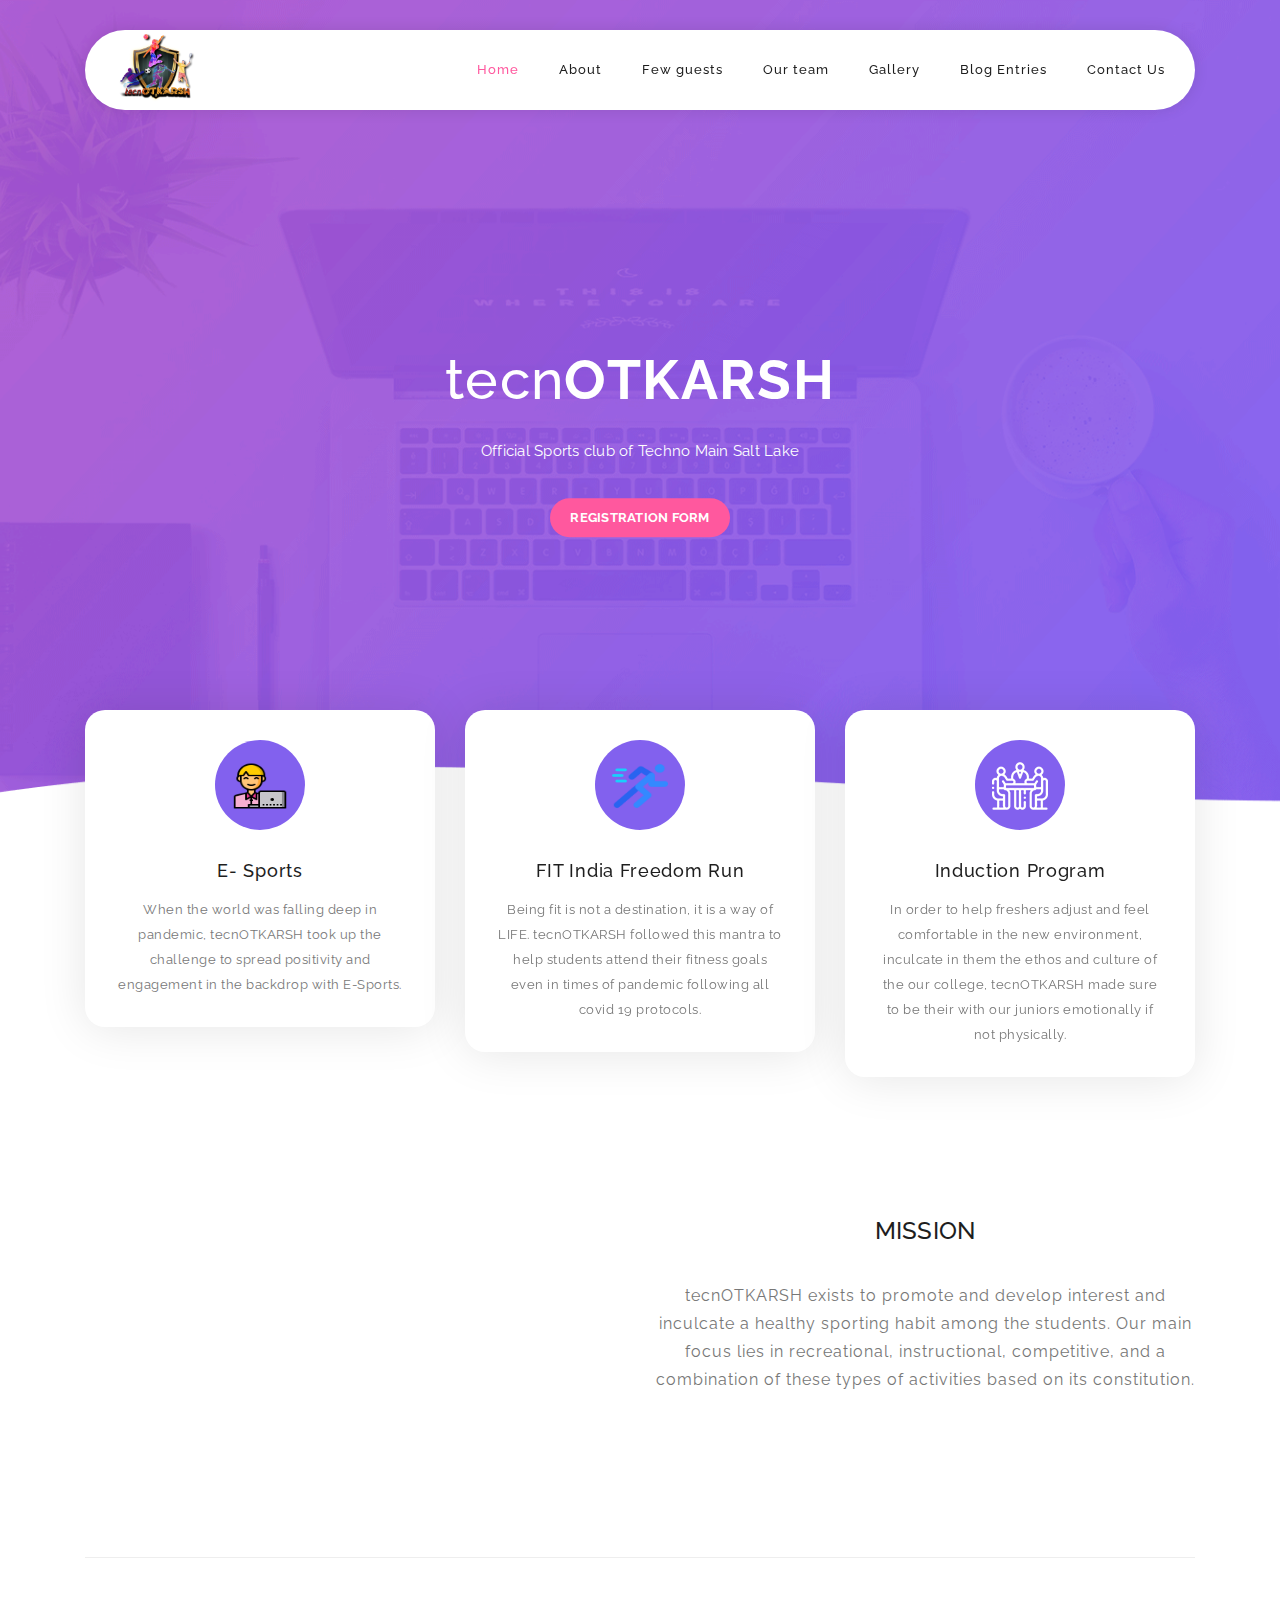
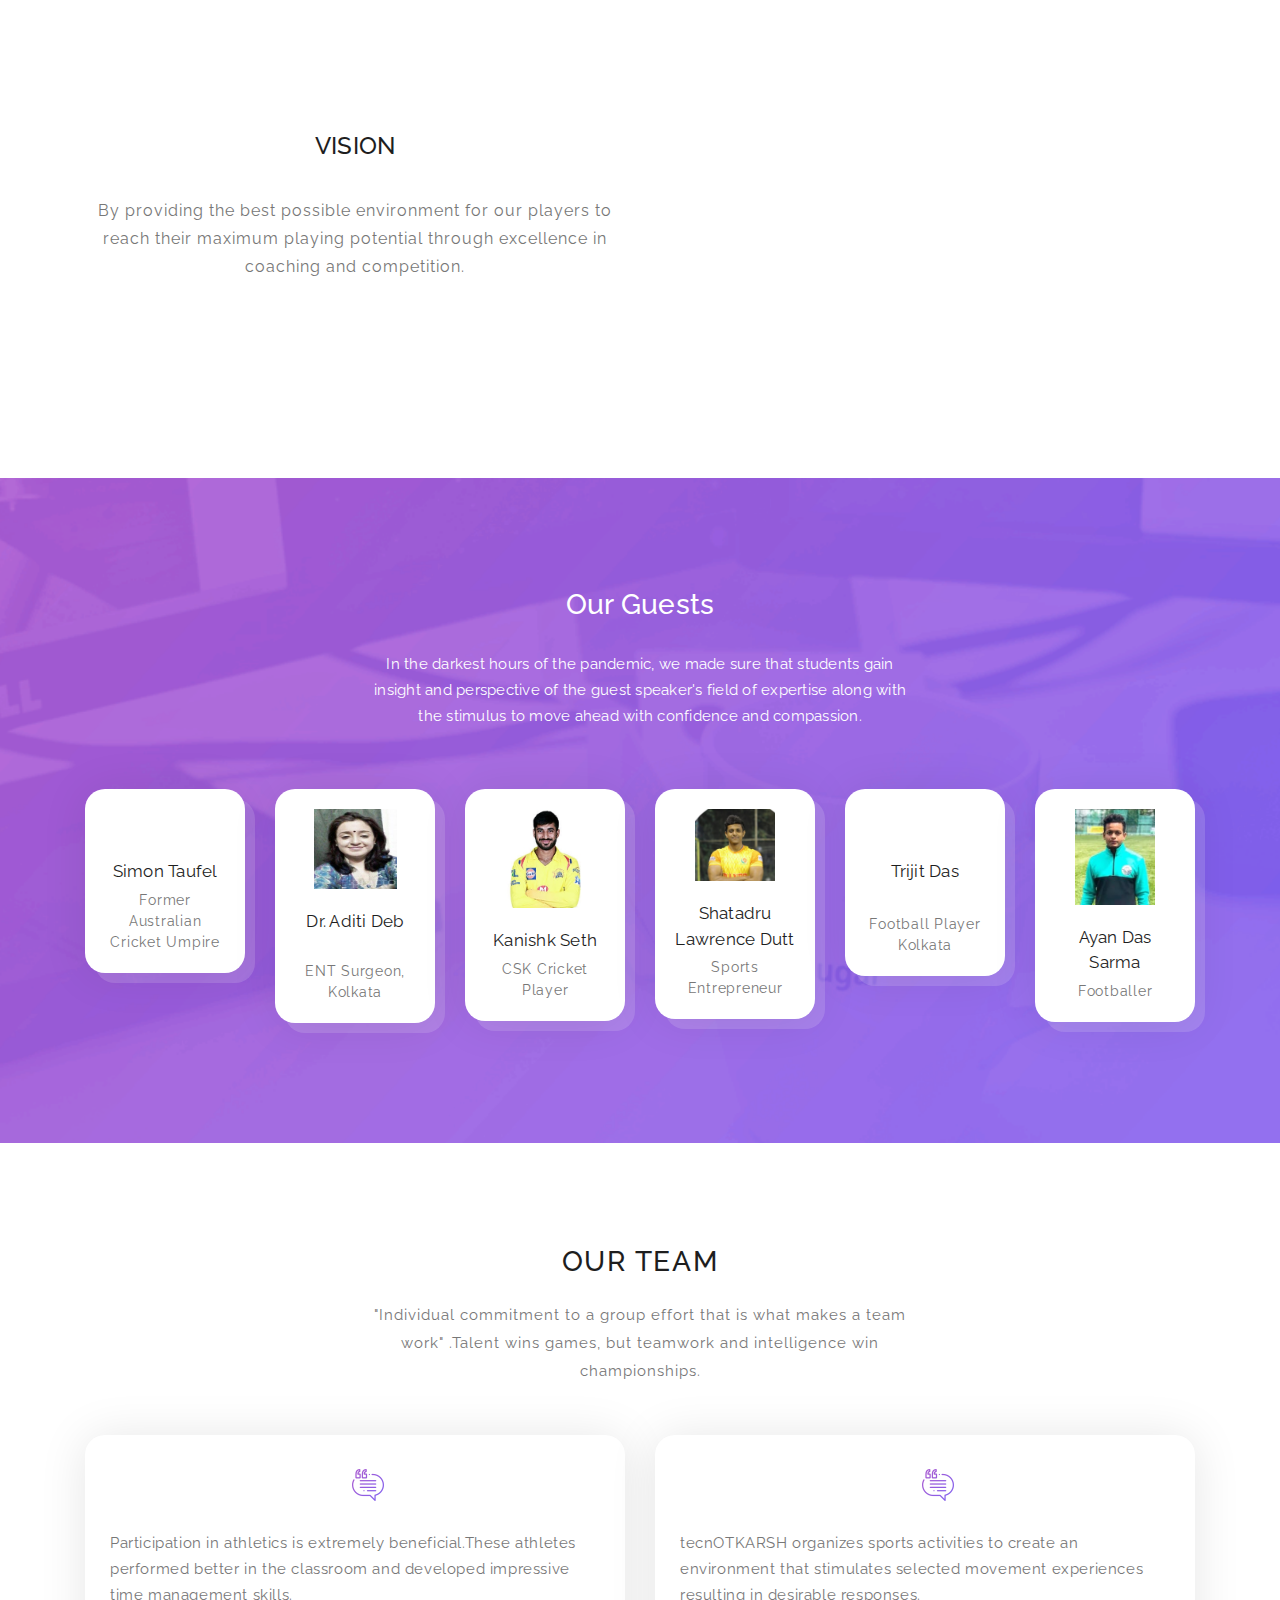
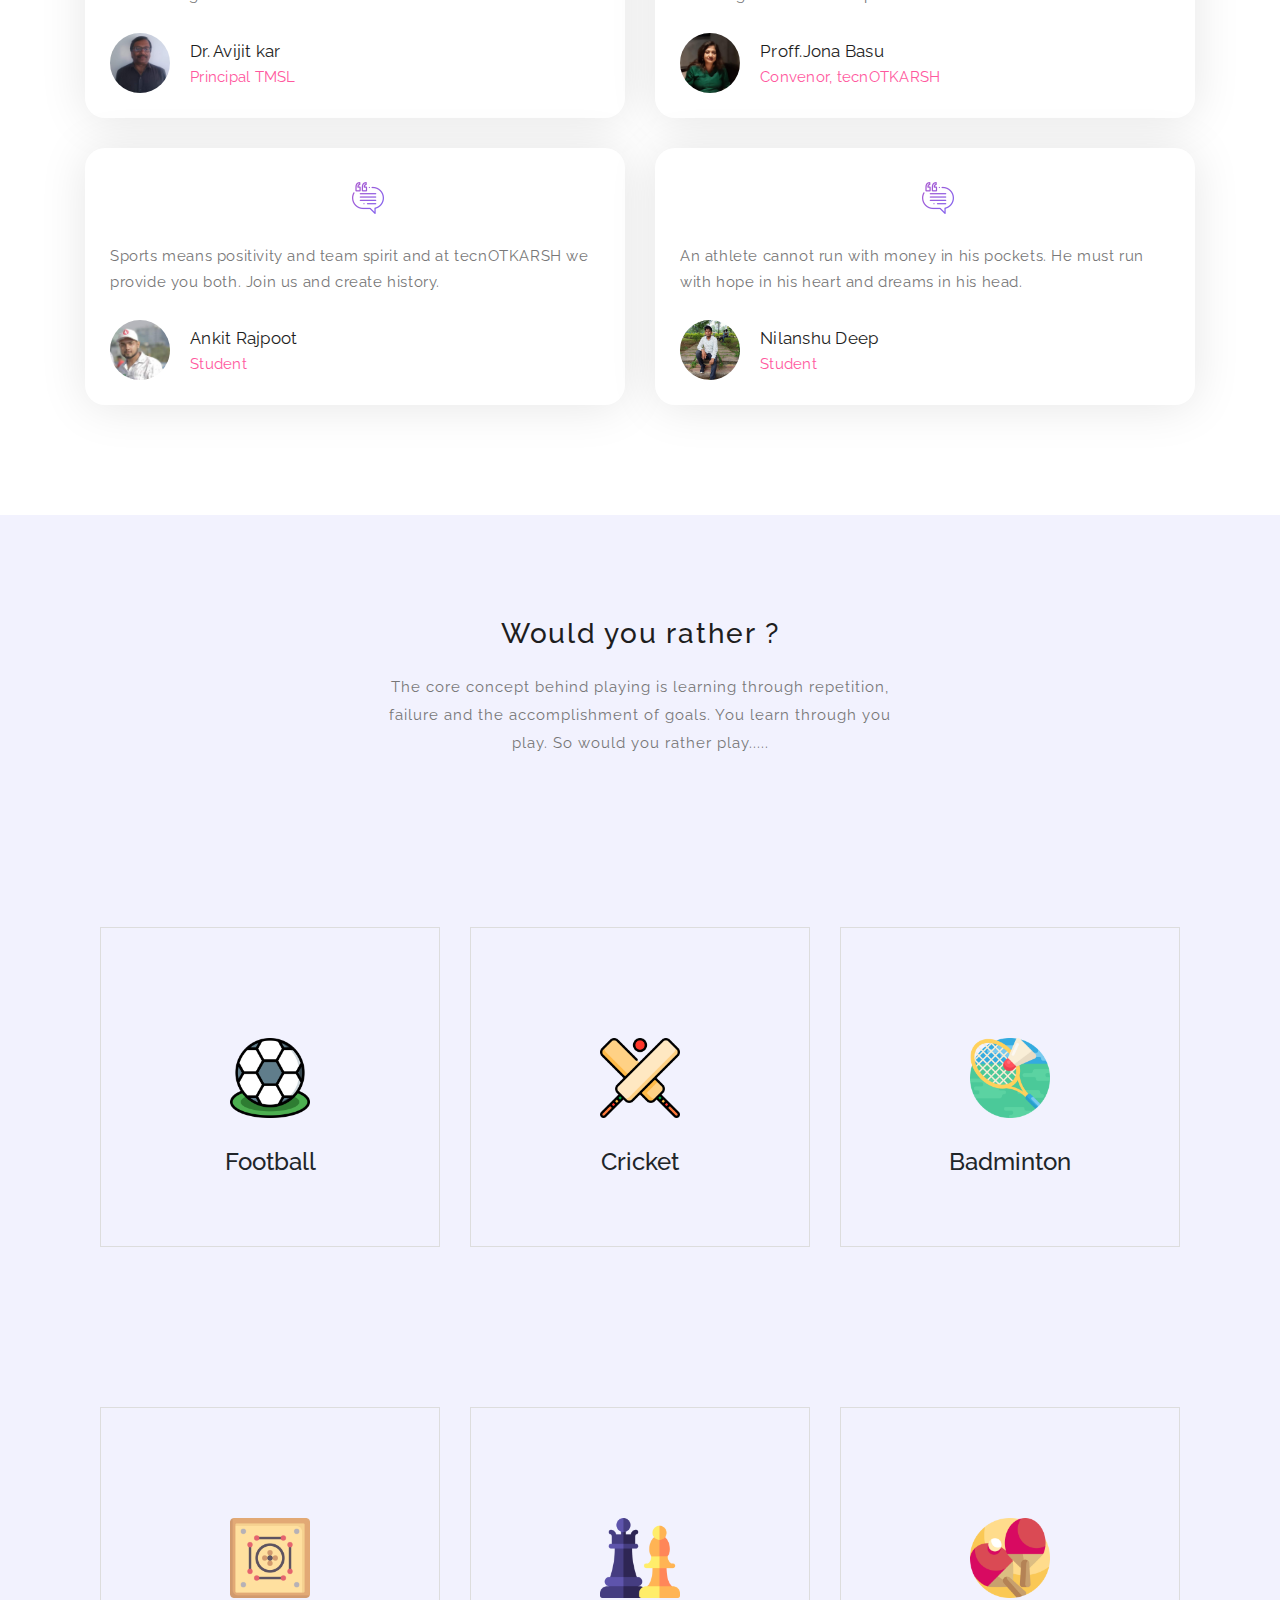
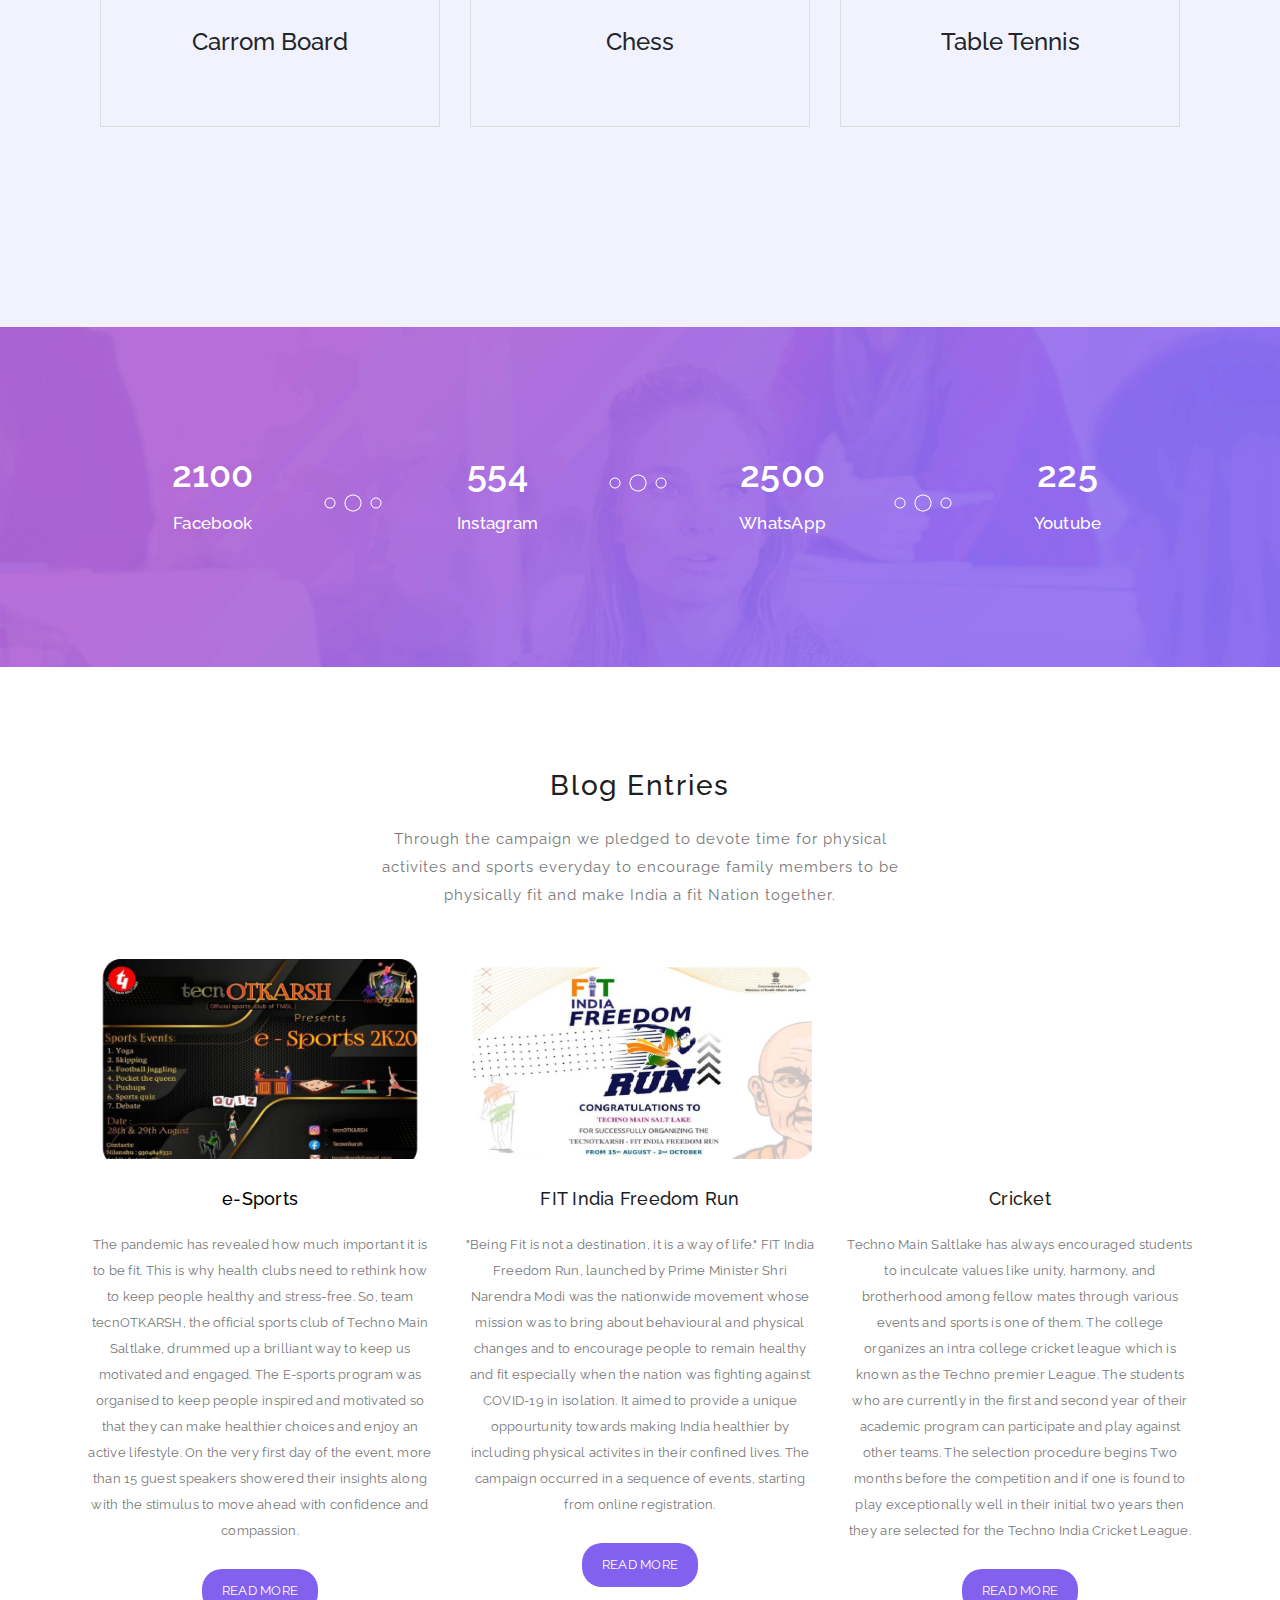
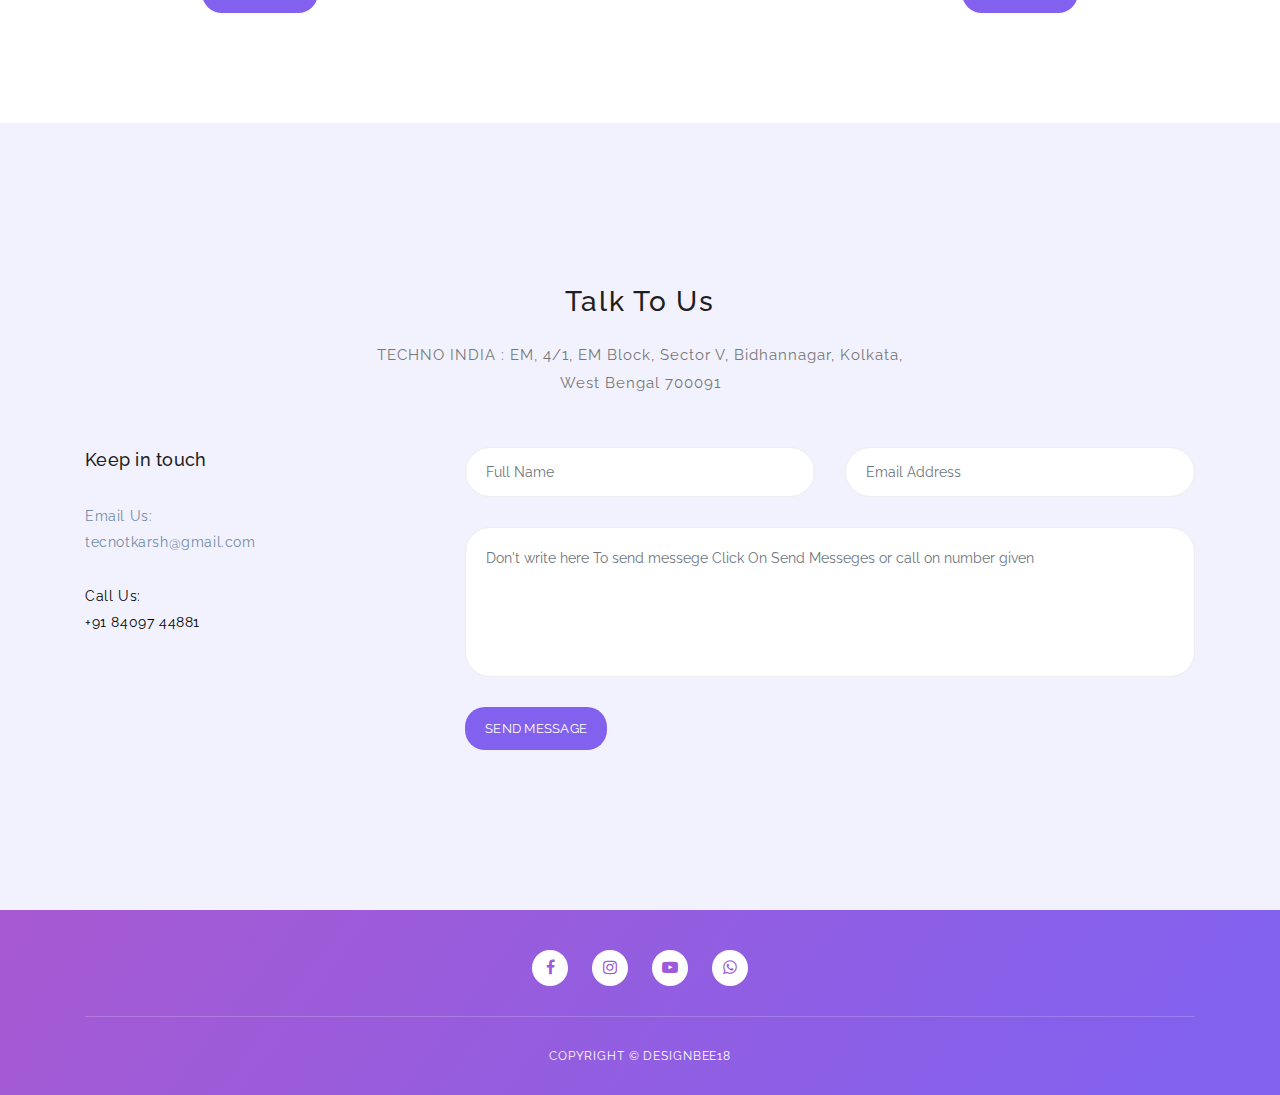
==== commit f83160e4: "Add files via upload" ====
--- a/index.html
+++ b/index.html
@@ -38,8 +38,14 @@
     
     <body>
     
-    <!-- prelooder starts -->
-    <div id="loader"></div>
+    <!-- prelooder starts --><div id="preloader">
+        <div class="jumper">
+            <div></div>
+            <div></div>
+            <div></div>
+        </div>
+    </div>
+    
     <!-- preloader ends -->
     <!-- ***** Header Area Start ***** -->
     <header class="header-area header-sticky">
--- a/normal.css
+++ b/normal.css
@@ -24,15 +24,70 @@
 --------------------------------------------- 
 */
 @import url("https://fonts.googleapis.com/css?family=Raleway:100,300,400,500,700,900");
+
 /* 
 ---------------------------------------------
 reset
 --------------------------------------------- 
 */
-html, body, div, span, applet, object, iframe, h1, h2, h3, h4, h5, h6, p, blockquote, div
-pre, a, abbr, acronym, address, big, cite, code, del, dfn, em, font, img, ins, kbd, q,
-s, samp, small, strike, strong, sub, sup, tt, var, b, u, i, center, dl, dt, dd, ol, ul, li,
-figure, header, nav, section, article, aside, footer, figcaption {
+html,
+body,
+div,
+span,
+applet,
+object,
+iframe,
+h1,
+h2,
+h3,
+h4,
+h5,
+h6,
+p,
+blockquote,
+div pre,
+a,
+abbr,
+acronym,
+address,
+big,
+cite,
+code,
+del,
+dfn,
+em,
+font,
+img,
+ins,
+kbd,
+q,
+s,
+samp,
+small,
+strike,
+strong,
+sub,
+sup,
+tt,
+var,
+b,
+u,
+i,
+center,
+dl,
+dt,
+dd,
+ol,
+ul,
+li,
+figure,
+header,
+nav,
+section,
+article,
+aside,
+footer,
+figcaption {
   margin: 0;
   padding: 0;
   border: 0;
@@ -60,13 +115,20 @@
   height: 1%;
 }
 
-ul, li {
+ul,
+li {
   padding: 0;
   margin: 0;
   list-style: none;
 }
 
-header, nav, section, article, aside, footer, hgroup {
+header,
+nav,
+section,
+article,
+aside,
+footer,
+hgroup {
   display: block;
 }
 
@@ -74,7 +136,8 @@
   box-sizing: border-box;
 }
 
-html, body {
+html,
+body {
   font-family: "Raleway", sans-serif;
   font-weight: 400;
   background-color: #fff;
@@ -88,7 +151,12 @@
   text-decoration: none !important;
 }
 
-h1, h2, h3, h4, h5, h6 {
+h1,
+h2,
+h3,
+h4,
+h5,
+h6 {
   margin-top: 0px;
   margin-bottom: 0px;
 }
@@ -291,16 +359,21 @@
 }
 
 @media (max-width: 991px) {
-  html, body {
+
+  html,
+  body {
     overflow-x: hidden;
   }
+
   .mobile-top-fix {
     margin-top: 30px;
     margin-bottom: 0px;
   }
+
   .mobile-bottom-fix {
     margin-bottom: 30px;
   }
+
   .mobile-bottom-fix-big {
     margin-bottom: 60px;
   }
@@ -383,9 +456,9 @@
 }
 
 .header-area .main-nav {
-  box-shadow: 0px 0px 15px rgba(0,0,0,0.1);
+  box-shadow: 0px 0px 15px rgba(0, 0, 0, 0.1);
   border-radius: 40px;
-  min-height: 80px;
+  min-height:80px;
   background: #fff;
 }
 
@@ -564,6 +637,7 @@
     padding-left: 12px;
     padding-right: 12px;
   }
+
   .header-area .main-nav:before {
     display: none;
   }
@@ -576,19 +650,24 @@
     box-shadow: none;
     text-align: center;
   }
+
   .header-area .container {
     padding: 0px;
   }
+
   .header-area .logo {
     margin-top: 27px !important;
     margin-left: 30px;
   }
+
   .header-area .menu-trigger {
     display: block !important;
   }
+
   .header-area .main-nav {
     overflow: hidden;
   }
+
   .header-area .main-nav .nav {
     float: none;
     width: 100%;
@@ -600,9 +679,11 @@
     transition: all 0s ease 0s;
     margin-left: 0px;
   }
+
   .header-area .main-nav .nav li:first-child {
     border-top: 1px solid #eee;
   }
+
   .header-area .main-nav .nav li {
     width: 100%;
     background: #fff;
@@ -610,6 +691,7 @@
     padding-left: 0px !important;
     padding-right: 0px !important;
   }
+
   .header-area .main-nav .nav li a {
     height: 50px !important;
     line-height: 50px !important;
@@ -618,6 +700,7 @@
     background: #fff !important;
     color: #3B566E !important;
   }
+
   .header-area .main-nav .nav li a:hover {
     background: #eee !important;
   }
@@ -643,7 +726,7 @@
   background-image: url(banner-bg.png);
   background-repeat: no-repeat;
   background-position: center center;
-  background-size: cover; 
+  background-size: cover;
   height: 100vh;
 }
 
@@ -680,14 +763,17 @@
     transform: perspective(1px) translateY(-60%) !important;
     text-align: center;
   }
+
   .welcome-area .header-text h1 {
     text-align: center;
     color: #fff;
     margin-bottom: 15px;
   }
+
   .welcome-area .header-text h1 span {
     color: #fff;
   }
+
   .welcome-area .header-text p {
     text-align: center;
     color: #fff;
@@ -700,11 +786,13 @@
     top: 65% !important;
     transform: perspective(1px) translateY(-60%) !important;
   }
-   .welcome-area .header-text h1 {
+
+  .welcome-area .header-text h1 {
     font-size: 22px;
     line-height: 30px;
     margin-bottom: 15px;
   }
+
   .welcome-area .header-text p {
     margin-bottom: 20px;
   }
@@ -714,23 +802,28 @@
   .welcome-area {
     margin-bottom: 100px;
   }
+
   .welcome-area .header-text {
     top: 50% !important;
     transform: perspective(1px) translateY(-50%) !important;
     text-align: center;
   }
+
   .welcome-area .header-text .buttons {
     display: none;
   }
+
   .welcome-area .header-text h1 {
     font-weight: 600;
     font-size: 24px !important;
     line-height: 30px !important;
     margin-bottom: 30px !important;
   }
+
   .welcome-area .header-text h1 span {
     color: #fff;
   }
+
   .welcome-area .header-text p {
     text-align: center;
     color: #fff;
@@ -1068,34 +1161,42 @@
     padding-bottom: 60px;
     min-height: auto;
   }
+
   .parallax .content {
     position: relative !important;
     top: 0% !important;
     transform: perspective(1px) translateY(0%) !important;
   }
+
   .counter {
     padding-top: 60px;
     padding-bottom: 60px;
   }
+
   .counter .content {
     position: relative !important;
     top: 0% !important;
     transform: perspective(1px) translateY(0%) !important;
   }
+
   .counter .content .count-item {
     height: auto;
     padding-top: 20px;
     padding-bottom: 20px;
   }
+
   .counter .content .count-item:hover strong {
     margin-top: 0px;
   }
+
   .counter .content .count-item:before {
     display: none;
   }
+
   .counter .content .count-item:after {
     display: none;
   }
+
   .counter .content .count-item strong {
     margin-top: 0px;
   }
@@ -1369,7 +1470,7 @@
   padding-left: 30px;
 }
 
-.blog-post-thumb a.main-button  {
+.blog-post-thumb a.main-button {
   margin-top: 10px;
   display: inline-block;
 }
@@ -1455,7 +1556,7 @@
 
 footer .social li a {
   color: #9d5bd9;
-   text-align: center;
+  text-align: center;
   background-color: #fff;
   width: 36px;
   height: 36px;
@@ -1476,7 +1577,7 @@
 
 footer .copyright {
   text-align: center;
-  border-top: 1px solid rgba(250,250,250,0.2);
+  border-top: 1px solid rgba(250, 250, 250, 0.2);
   margin-top: 30px;
   padding-top: 30px;
   padding-bottom: 30px;
@@ -1491,9 +1592,11 @@
   footer .text {
     margin-bottom: 30px;
   }
+
   footer h5 {
     margin-bottom: 15px;
   }
+
   footer .footer-nav {
     margin-bottom: 30px;
   }
@@ -1504,7 +1607,7 @@
 preloader
 --------------------------------------------- 
 */
-#preloader {
+ #preloader {
   overflow: hidden;
   background-image: linear-gradient(135deg, #a759d1 0%, #8261ee 100%);
   left: 0;
@@ -1513,8 +1616,8 @@
   bottom: 0;
   position: fixed;
   z-index: 9999;
-  color: #fff;
-}
+  color: #fff; 
+ }
 
 #preloader .jumper {
   left: 0;
@@ -1581,69 +1684,104 @@
   100% {
     opacity: 0;
   }
-}
+} 
+/* preloder*/
+body::-webkit-scrollbar {
+  width: 0.40rem;
+}
+
+body::-webkit-scrollbar-track {
+  background-color: #000;
+}
+
+body::-webkit-scrollbar-thumb {
+  background-color: #e8b600;
+}
+
+.min-ht-container {
+  min-height: 80vh;
+}
+/* #home-body {
+	animation: fadeInAnimation ease-out 0.75s;
+	animation-iteration-count: 1;
+	animation-fill-mode: forwards;
+  }
+  
+  #loader {
+	position: fixed;
+	width: 100%;
+	height: 100vh;
+	overflow-x: hidden;
+	background: purple url("G") no-repeat center;
+	z-index: 99999;
+  } */
+  
+
+
+/* -------- */
+
 .services {
-	margin: 40px 0;
+  margin: 40px 0;
 }
 
 .service {
-	width: 100%;
-	height: 320px;
-	margin: 80px 0;
-	text-align: center;
-	border: 1px solid #ddd;
-	-webkit-transition: all 0.3s ease;
-	transition: all 0.3s ease;
+  width: 100%;
+  height: 320px;
+  margin: 80px 0;
+  text-align: center;
+  border: 1px solid #ddd;
+  -webkit-transition: all 0.3s ease;
+  transition: all 0.3s ease;
 }
 
 .service .icon-holder {
-	position: relative;
-	top: 100px;
-	display: inline-block;
-	margin-bottom: 40px;
-	padding: 10px;
-	background: white;
-	-webkit-transition: all 0.3s ease;
-	transition: all 0.3s ease;
+  position: relative;
+  top: 100px;
+  display: inline-block;
+  margin-bottom: 40px;
+  padding: 10px;
+  /* background: #ddd; */
+  -webkit-transition: all 0.3s ease;
+  transition: all 0.3s ease;
 }
 
 .service .heading {
-	position: relative;
-	top: 80px;
-	-webkit-transition: all 600ms cubic-bezier(0.68, -0.55, 0.265, 1.55);
-	transition: all 600ms cubic-bezier(0.68, -0.55, 0.265, 1.55);
-}
-
-.service .icon-holder > img.icon {
-	width: 40px;
+  position: relative;
+  top: 80px;
+  -webkit-transition: all 600ms cubic-bezier(0.68, -0.55, 0.265, 1.55);
+  transition: all 600ms cubic-bezier(0.68, -0.55, 0.265, 1.55);
+}
+
+.service .icon-holder>img.icon {
+  width: 40px;
 }
 
 .service:hover {
-	border-color: #00a8ff;
+  border-color: #8261ee;
 }
 
 .service:hover .icon-holder {
-	top: -30px;
+  top: -30px;
 }
 
 .service:hover .heading {
-	top: -30px;
+  top: -30px;
 }
 
 .service .description {
-	width: 80%;
-	margin: 0 auto;
-	opacity: 0;
-	-webkit-transition: all 600ms cubic-bezier(0.68, -0.55, 0.265, 1.55);
-	transition: all 600ms cubic-bezier(0.68, -0.55, 0.265, 1.55);
-	-webkit-transform: scale(0);
-	-ms-transform: scale(0);
-	transform: scale(0);
+  width: 80%;
+  margin: 0 auto;
+  opacity: 0;
+  -webkit-transition: all 600ms cubic-bezier(0.68, -0.55, 0.265, 1.55);
+  transition: all 600ms cubic-bezier(0.68, -0.55, 0.265, 1.55);
+  -webkit-transform: scale(0);
+  -ms-transform: scale(0);
+  transform: scale(0);
 }
 
 .service:hover .description {
-	opacity: 1;
-	-webkit-transform: scale(1);
-	-ms-transform: scale(1);
-	transform: scale(1);
-}
+  opacity: 1;
+  -webkit-transform: scale(1);
+  -ms-transform: scale(1);
+  transform: scale(1);
+}